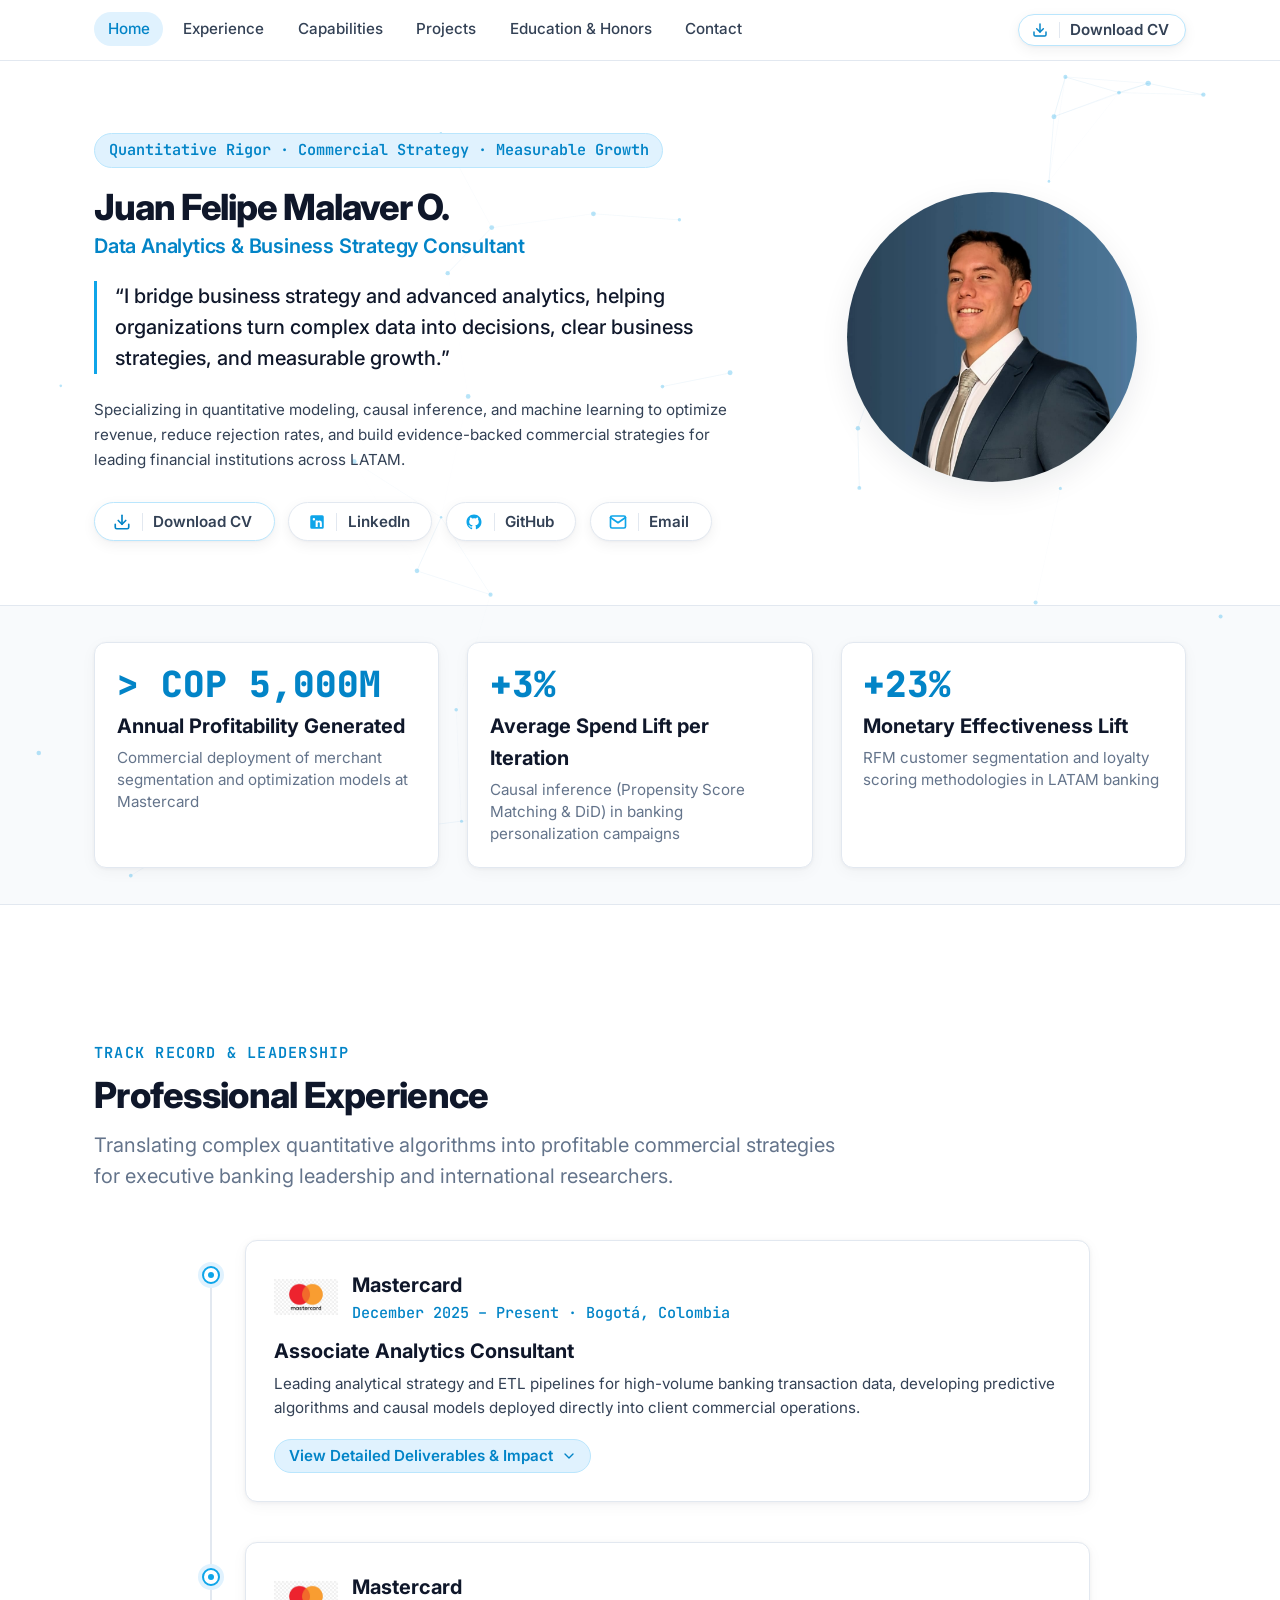
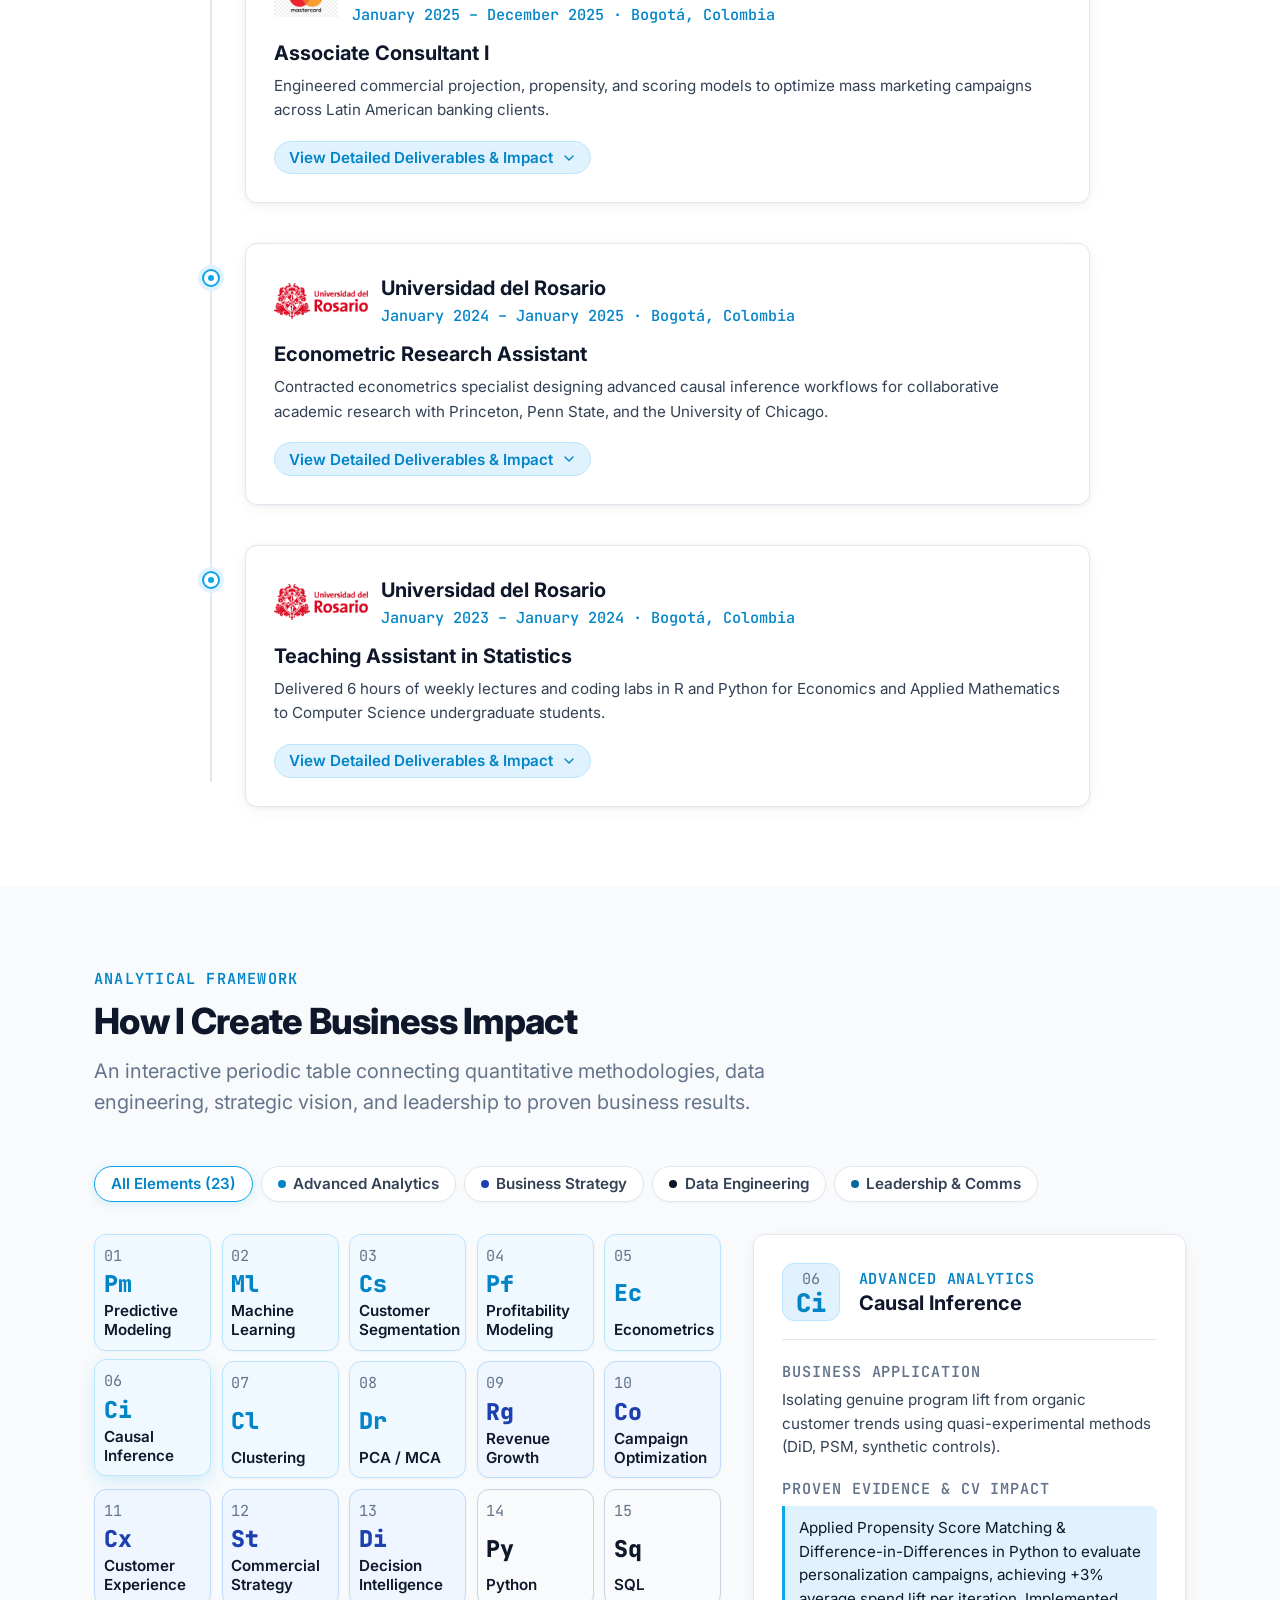
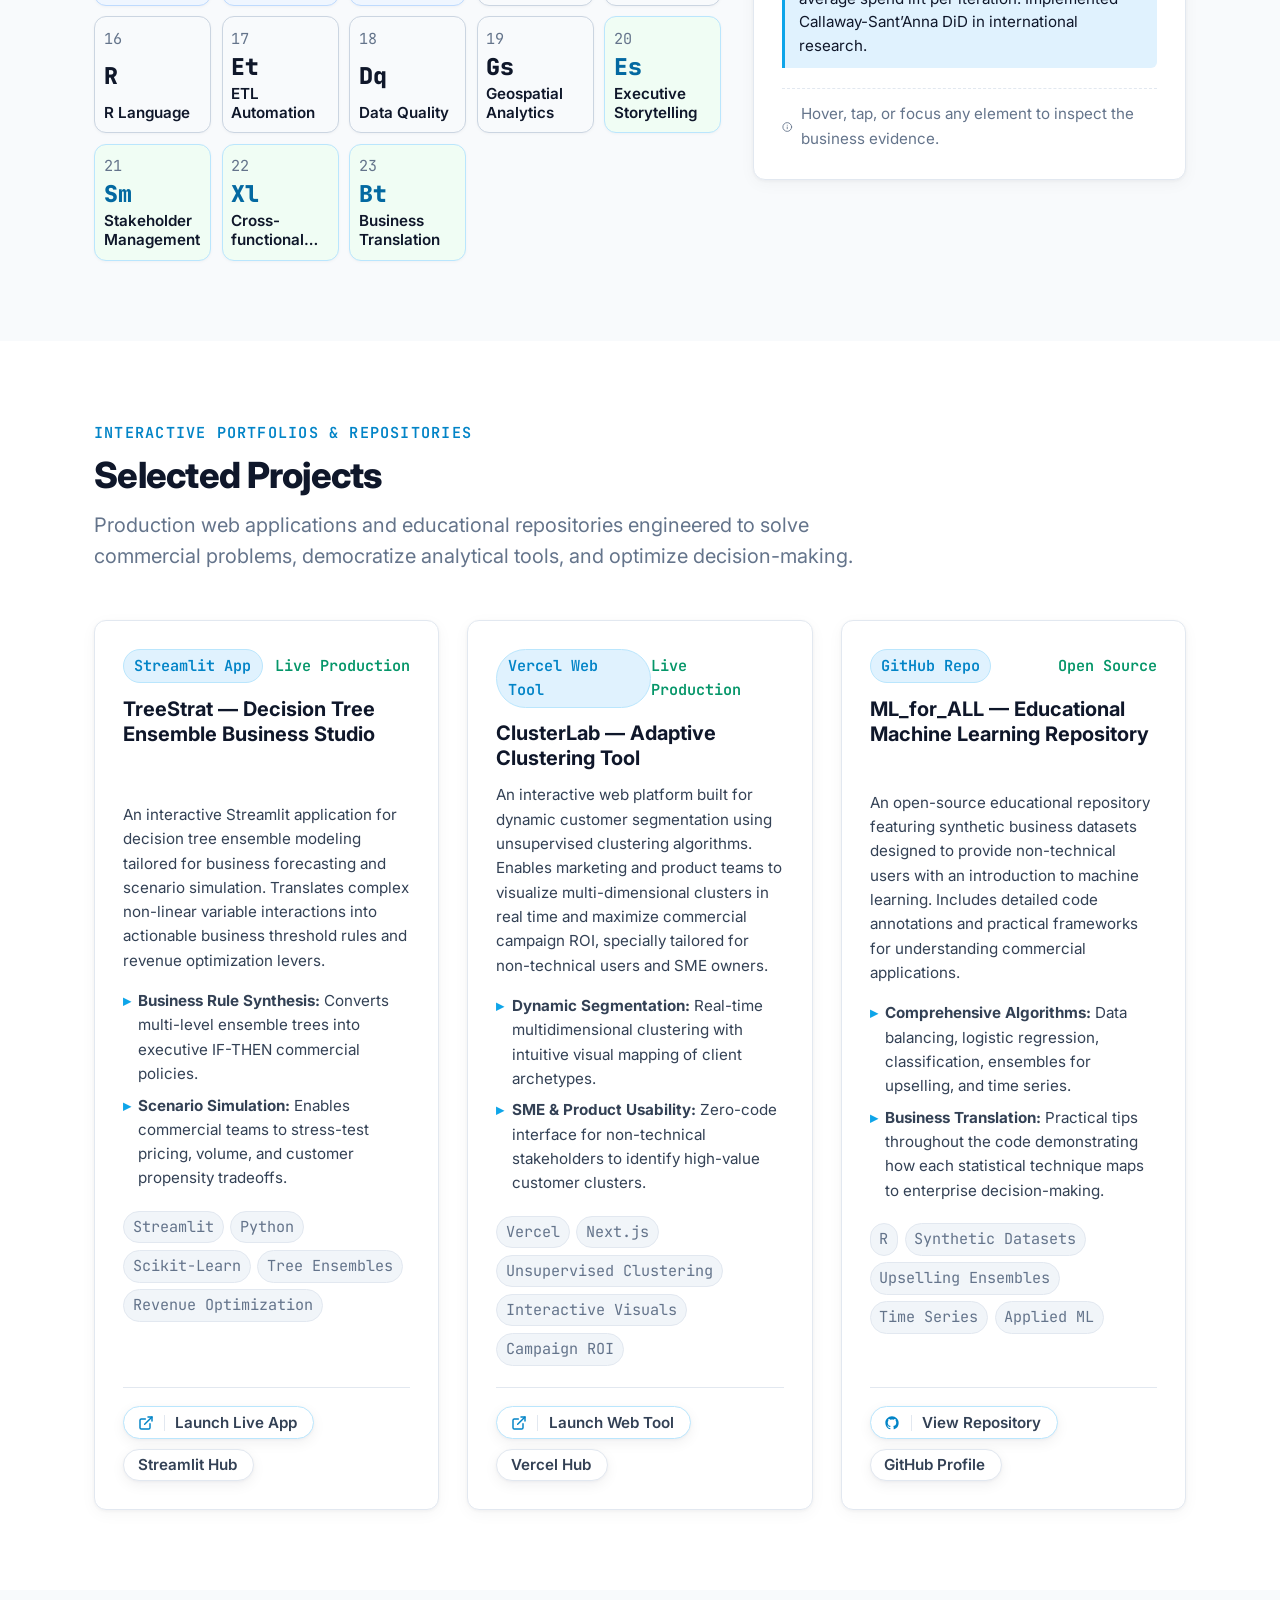
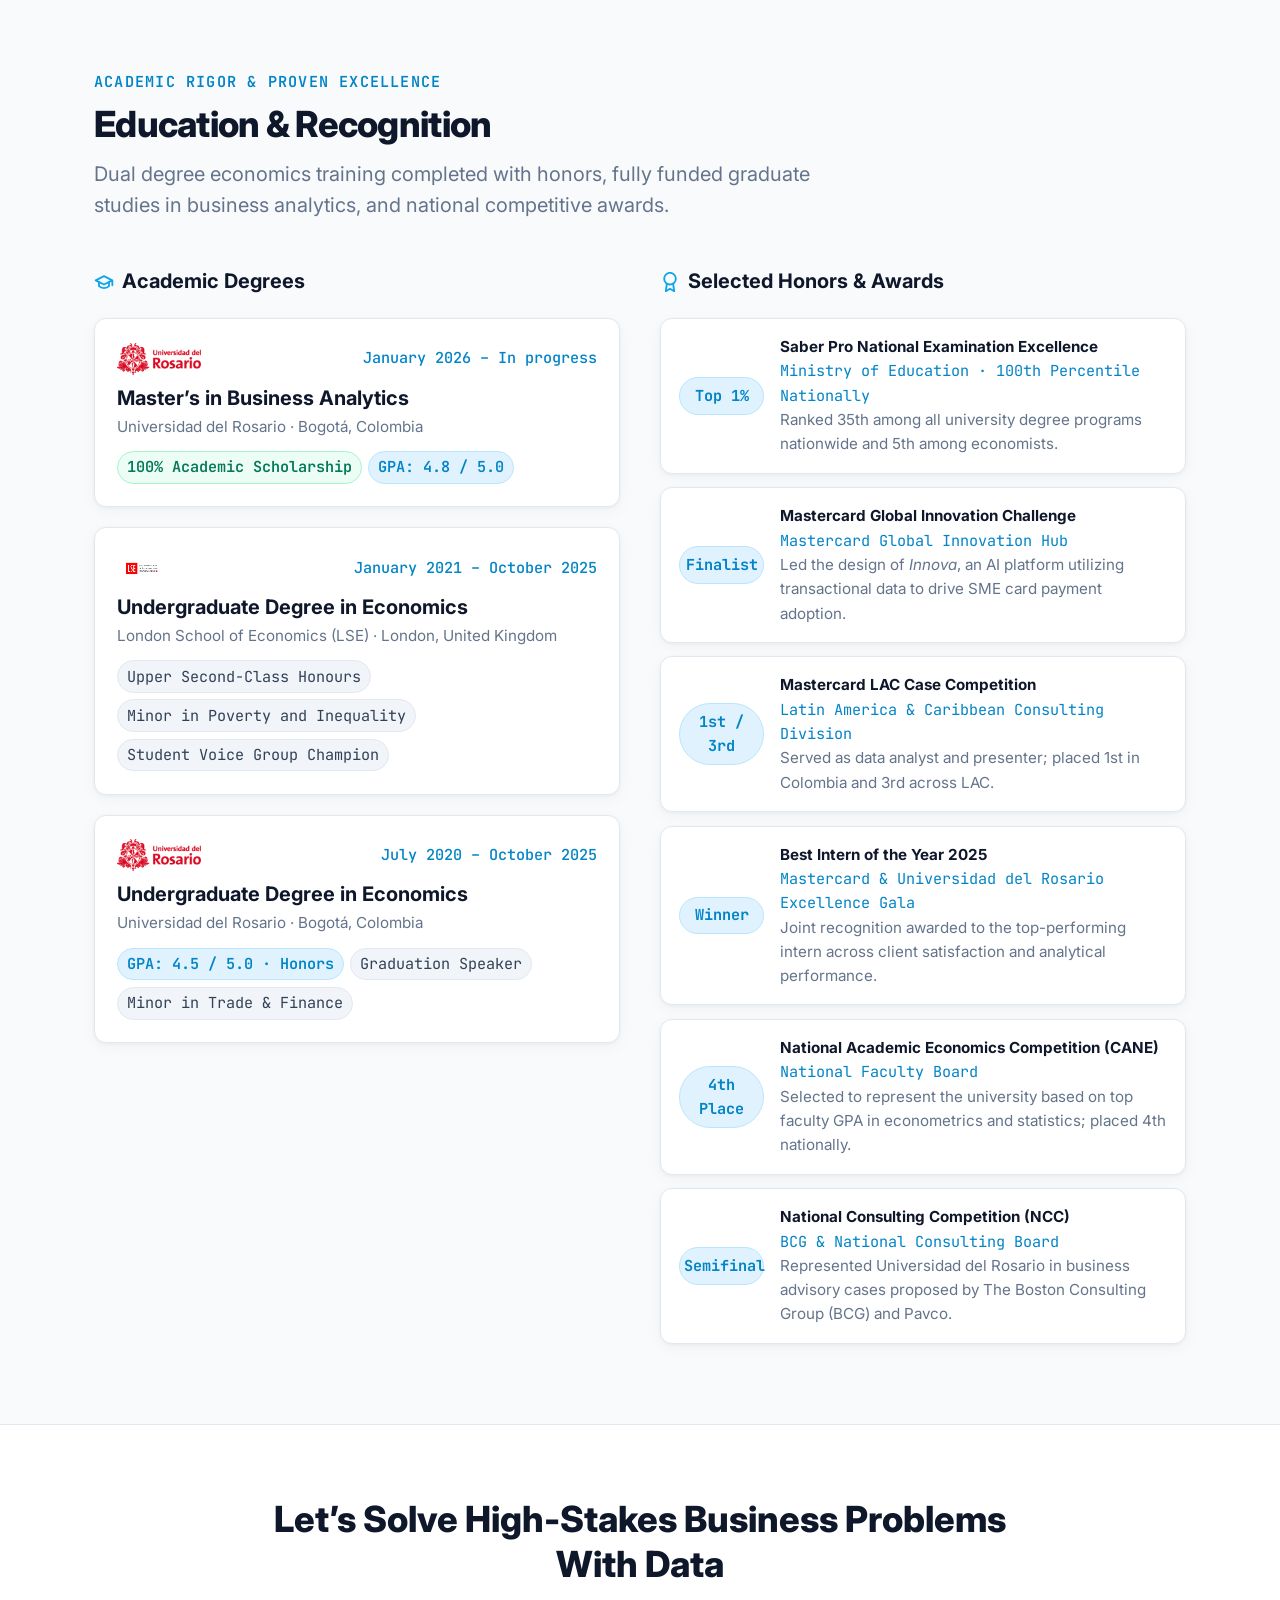
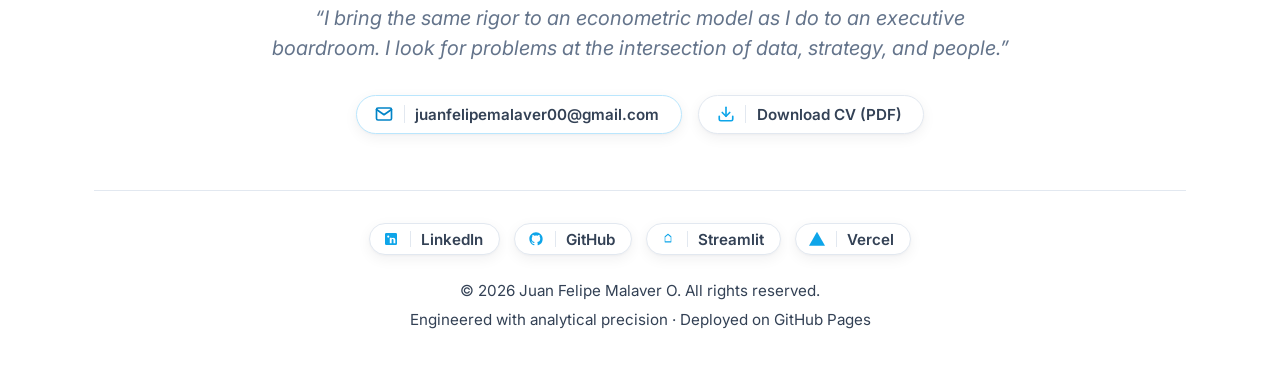
==== Landing Page/index.html @ 84e46c02 "style: white theme with sky-blue accents, tactile pill buttons, circular portrait and institutional " ====
<!DOCTYPE html>
<html lang="en">
<head>
  <meta charset="UTF-8">
  <meta name="viewport" content="width=device-width, initial-scale=1.0">
  <title>Juan Felipe Malaver O. | Data Analytics &amp; Business Strategy Consultant</title>
  
  <!-- Primary Meta Tags -->
  <meta name="title" content="Juan Felipe Malaver O. | Data Analytics &amp; Business Strategy Consultant">
  <meta name="description" content="Senior Data Analytics &amp; Business Strategy Consultant specializing in advanced quantitative modeling, causal inference, machine learning, and enterprise revenue optimization.">
  <meta name="author" content="Juan Felipe Malaver O.">
  <meta name="keywords" content="Data Analytics, Business Strategy, Econometrics, Machine Learning, Causal Inference, Mastercard, LSE, Universidad del Rosario, Juan Felipe Malaver">
  
  <!-- Open Graph / LinkedIn -->
  <meta property="og:type" content="profile">
  <meta property="og:url" content="https://juanfelipemalaver00-arch.github.io/About_me/">
  <meta property="og:title" content="Juan Felipe Malaver O. | Data Analytics &amp; Business Strategy Consultant">
  <meta property="og:description" content="I bridge business strategy and advanced analytics, helping organizations turn complex data into decisions, clear business strategies, and measurable growth.">
  <meta property="og:image" content="./Foto%20formal.jpg">
  
  <!-- Twitter -->
  <meta name="twitter:card" content="summary_large_image">
  <meta name="twitter:title" content="Juan Felipe Malaver O. | Data Analytics &amp; Business Strategy Consultant">
  <meta name="twitter:description" content="I bridge business strategy and advanced analytics, turning complex data into measurable commercial growth.">
  <meta name="twitter:image" content="./Foto%20formal.jpg">

  <!-- Favicon -->
  <link rel="icon" type="image/svg+xml" href="./assets/favicon.svg">

  <!-- Google Fonts: Inter & JetBrains Mono -->
  <link rel="preconnect" href="https://fonts.googleapis.com">
  <link rel="preconnect" href="https://fonts.gstatic.com" crossorigin>
  <link href="https://fonts.googleapis.com/css2?family=Inter:wght@400;500;600;700;800&family=JetBrains+Mono:wght@500;600;700&display=swap" rel="stylesheet">

  <!-- Main Stylesheet -->
  <link rel="stylesheet" href="./styles.css">

  <!-- Structured Data JSON-LD -->
  <script type="application/ld+json">
  {
    "@context": "https://schema.org",
    "@type": "Person",
    "name": "Juan Felipe Malaver O.",
    "jobTitle": "Data Analytics & Business Strategy Consultant",
    "worksFor": {
      "@type": "Organization",
      "name": "Mastercard"
    },
    "alumniOf": [
      {
        "@type": "EducationalOrganization",
        "name": "London School of Economics and Political Science (LSE)"
      },
      {
        "@type": "EducationalOrganization",
        "name": "Universidad del Rosario"
      }
    ],
    "email": "mailto:juanfelipemalaver00@gmail.com",
    "url": "https://juanfelipemalaver00-arch.github.io/About_me/",
    "sameAs": [
      "https://www.linkedin.com/in/juanfmalaverdataconsultant/",
      "https://github.com/juanfelipemalaver00-arch"
    ]
  }
  </script>
</head>
<body>
  <!-- Subtle Sky-Blue Analytical Canvas on White -->
  <canvas id="analytical-canvas" aria-hidden="true"></canvas>

  <!-- Clean Header: Sections Menu Only -->
  <header class="site-header" id="header">
    <div class="header-container">
      <nav class="main-nav" id="main-nav" aria-label="Sections Navigation">
        <ul class="nav-list">
          <li><a href="#hero" class="nav-link">Home</a></li>
          <li><a href="#experience" class="nav-link">Experience</a></li>
          <li><a href="#capabilities" class="nav-link">Capabilities</a></li>
          <li><a href="#projects" class="nav-link">Projects</a></li>
          <li><a href="#education" class="nav-link">Education &amp; Honors</a></li>
          <li><a href="#contact" class="nav-link">Contact</a></li>
        </ul>
      </nav>

      <div class="header-actions">
        <a href="./01_Juan_Felipe_Malaver_CV_EN.pdf" download="Juan_Felipe_Malaver_CV.pdf" class="btn-pill btn-pill-sm btn-pill-primary" id="nav-cv-btn">
          <span class="btn-pill-icon">
            <svg viewBox="0 0 24 24" width="16" height="16" fill="none" stroke="currentColor" stroke-width="2.2" stroke-linecap="round" stroke-linejoin="round" aria-hidden="true">
              <path d="M21 15v4a2 2 0 0 1-2 2H5a2 2 0 0 1-2-2v-4"></path>
              <polyline points="7 10 12 15 17 10"></polyline>
              <line x1="12" y1="15" x2="12" y2="3"></line>
            </svg>
          </span>
          <span class="btn-pill-text">Download CV</span>
        </a>

        <button class="mobile-toggle" id="mobile-menu-toggle" aria-expanded="false" aria-controls="main-nav" aria-label="Toggle navigation menu">
          <span class="hamburger-line"></span>
          <span class="hamburger-line"></span>
          <span class="hamburger-line"></span>
        </button>
      </div>
    </div>
  </header>

  <main id="main-content">
    <!-- HERO SECTION -->
    <section class="hero-section" id="hero" aria-labelledby="hero-name-id">
      <div class="section-container hero-container">
        
        <!-- Left: Editorial Content -->
        <div class="hero-content">
          <div class="hero-kicker-pill">
            <span>Quantitative Rigor · Commercial Strategy · Measurable Growth</span>
          </div>

          <div class="hero-title">
            <h1 class="hero-name" id="hero-name-id">Juan Felipe Malaver O.</h1>
            <h2 class="hero-role">Data Analytics &amp; Business Strategy Consultant</h2>
          </div>

          <p class="hero-value-prop">
            &ldquo;I bridge business strategy and advanced analytics, helping organizations turn complex data into decisions, clear business strategies, and measurable growth.&rdquo;
          </p>

          <p class="hero-narrative">
            Specializing in quantitative modeling, causal inference, and machine learning to optimize revenue, reduce rejection rates, and build evidence-backed commercial strategies for leading financial institutions across LATAM.
          </p>

          <!-- Tactile Pill Action Buttons (Matching User Reference) -->
          <div class="hero-cta-cluster" role="group" aria-label="Key Actions">
            <!-- 1. Download CV -->
            <a href="./01_Juan_Felipe_Malaver_CV_EN.pdf" download="Juan_Felipe_Malaver_CV.pdf" class="btn-pill btn-pill-primary" id="hero-download-cv">
              <span class="btn-pill-icon">
                <svg viewBox="0 0 24 24" width="18" height="18" fill="none" stroke="currentColor" stroke-width="2.2" stroke-linecap="round" stroke-linejoin="round" aria-hidden="true">
                  <path d="M21 15v4a2 2 0 0 1-2 2H5a2 2 0 0 1-2-2v-4"></path>
                  <polyline points="7 10 12 15 17 10"></polyline>
                  <line x1="12" y1="15" x2="12" y2="3"></line>
                </svg>
              </span>
              <span class="btn-pill-text">Download CV</span>
            </a>

            <!-- 2. LinkedIn -->
            <a href="https://www.linkedin.com/in/juanfmalaverdataconsultant/" target="_blank" rel="noopener noreferrer" class="btn-pill" id="hero-linkedin" aria-label="LinkedIn Profile">
              <span class="btn-pill-icon">
                <svg viewBox="0 0 24 24" width="18" height="18" fill="currentColor" aria-hidden="true">
                  <path d="M19 3a2 2 0 0 1 2 2v14a2 2 0 0 1-2 2H5a2 2 0 0 1-2-2V5a2 2 0 0 1 2-2h14m-.5 15.5v-5.3a3.26 3.26 0 0 0-3.26-3.26c-.85 0-1.84.52-2.28 1.3v-1.11h-2.79v8.37h2.79v-4.93c0-.77.62-1.4 1.39-1.4a1.4 1.4 0 0 1 1.4 1.4v4.93h2.75M6.46 10.9h2.79v8.37H6.46v-8.37M7.86 6.75a1.62 1.62 0 1 0 0 3.24 1.62 1.62 0 0 0 0-3.24z"/>
                </svg>
              </span>
              <span class="btn-pill-text">LinkedIn</span>
            </a>

            <!-- 3. GitHub -->
            <a href="https://github.com/juanfelipemalaver00-arch" target="_blank" rel="noopener noreferrer" class="btn-pill" id="hero-github" aria-label="GitHub Profile">
              <span class="btn-pill-icon">
                <svg viewBox="0 0 24 24" width="18" height="18" fill="currentColor" aria-hidden="true">
                  <path d="M12 2C6.477 2 2 6.484 2 12.017c0 4.425 2.865 8.18 6.839 9.504.5.092.682-.217.682-.483 0-.237-.008-.868-.013-1.703-2.782.605-3.369-1.343-3.369-1.343-.454-1.158-1.11-1.466-1.11-1.466-.908-.62.069-.608.069-.608 1.003.07 1.53 1.032 1.53 1.032.892 1.53 2.341 1.088 2.91.832.092-.647.35-1.088.636-1.338-2.22-.253-4.555-1.113-4.555-4.951 0-1.093.39-1.988 1.029-2.688-.103-.253-.446-1.272.098-2.65 0 0 .84-.27 2.75 1.026A9.564 9.564 0 0112 6.844c.85.004 1.705.115 2.504.337 1.909-1.296 2.747-1.027 2.747-1.027.546 1.379.202 2.398.1 2.651.64.7 1.028 1.595 1.028 2.688 0 3.848-2.339 4.695-4.566 4.943.359.309.678.92.678 1.855 0 1.338-.012 2.419-.012 2.747 0 .268.18.58.688.482A10.019 10.019 0 0022 12.017C22 6.484 17.522 2 12 2z"/>
                </svg>
              </span>
              <span class="btn-pill-text">GitHub</span>
            </a>

            <!-- 4. Email -->
            <a href="mailto:juanfelipemalaver00@gmail.com" class="btn-pill" id="hero-email" aria-label="Send Email">
              <span class="btn-pill-icon">
                <svg viewBox="0 0 24 24" width="18" height="18" fill="none" stroke="currentColor" stroke-width="2.2" stroke-linecap="round" stroke-linejoin="round" aria-hidden="true">
                  <path d="M4 4h16c1.1 0 2 .9 2 2v12c0 1.1-.9 2-2 2H4c-1.1 0-2-.9-2-2V6c0-1.1.9-2 2-2z"></path>
                  <polyline points="22,6 12,13 2,6"></polyline>
                </svg>
              </span>
              <span class="btn-pill-text">Email</span>
            </a>
          </div>
        </div>

        <!-- Right: Pure Circular Photo (No outline, no buttons) -->
        <div class="hero-visual">
          <div class="portrait-circle">
            <img src="./Foto%20formal.jpg" alt="Juan Felipe Malaver O." class="portrait-img" loading="eager" width="290" height="290">
          </div>
        </div>
      </div>

      <!-- Quantified Results Banner -->
      <div class="metrics-ribbon" role="region" aria-label="Quantified Business Impact">
        <div class="section-container metrics-grid">
          <div class="metric-card">
            <div class="metric-value">&gt; COP 5,000M</div>
            <div class="metric-label">Annual Profitability Generated</div>
            <div class="metric-context">Commercial deployment of merchant segmentation and optimization models at Mastercard</div>
          </div>
          <div class="metric-card">
            <div class="metric-value">+3%</div>
            <div class="metric-label">Average Spend Lift per Iteration</div>
            <div class="metric-context">Causal inference (Propensity Score Matching &amp; DiD) in banking personalization campaigns</div>
          </div>
          <div class="metric-card">
            <div class="metric-value">+23%</div>
            <div class="metric-label">Monetary Effectiveness Lift</div>
            <div class="metric-context">RFM customer segmentation and loyalty scoring methodologies in LATAM banking</div>
          </div>
        </div>
      </div>
    </section>

    <!-- PROFESSIONAL EXPERIENCE SECTION (With Official Logos) -->
    <section class="section experience-section" id="experience" aria-labelledby="experience-title">
      <div class="section-container">
        <div class="section-header">
          <div class="section-kicker">Track Record &amp; Leadership</div>
          <h2 class="section-title" id="experience-title">Professional Experience</h2>
          <p class="section-subtitle">
            Translating complex quantitative algorithms into profitable commercial strategies for executive banking leadership and international researchers.
          </p>
        </div>

        <div class="timeline-container">
          <div class="timeline-track" aria-hidden="true"></div>

          <!-- Mastercard: Associate Analytics Consultant -->
          <article class="timeline-item" data-timeline-id="exp-1">
            <div class="timeline-node" aria-hidden="true">
              <span class="node-inner"></span>
            </div>
            <div class="timeline-card">
              <div class="timeline-top-bar">
                <div class="timeline-org-brand">
                  <div class="org-logo-frame">
                    <img src="./Logos/Mastercard.webp" alt="Mastercard" class="org-logo-img">
                  </div>
                  <div class="timeline-meta">
                    <span class="company-title">Mastercard</span>
                    <span class="timeline-period-badge">December 2025 – Present · Bogotá, Colombia</span>
                  </div>
                </div>
              </div>

              <h3 class="timeline-role">Associate Analytics Consultant</h3>
              <p class="timeline-summary">
                Leading analytical strategy and ETL pipelines for high-volume banking transaction data, developing predictive algorithms and causal models deployed directly into client commercial operations.
              </p>

              <button class="timeline-expand-btn" aria-expanded="false" aria-controls="details-exp-1">
                <span class="btn-text">View Detailed Deliverables &amp; Impact</span>
                <svg class="chevron-icon" viewBox="0 0 24 24" width="16" height="16" fill="none" stroke="currentColor" stroke-width="2" stroke-linecap="round" stroke-linejoin="round" aria-hidden="true">
                  <polyline points="6 9 12 15 18 9"></polyline>
                </svg>
              </button>

              <div class="timeline-details" id="details-exp-1" hidden>
                <h4 class="detail-heading">Key Accomplishments &amp; Rigorous Methods</h4>
                <ul class="detail-list">
                  <li><strong>Automated Data Pipelines:</strong> Developed robust ETL pipelines in Python and SQL for large-scale transactional data, optimizing team throughput while strictly complying with PII and GDPR regulations.</li>
                  <li><strong>Merchant Segmentation &amp; Optimization:</strong> Designed and implemented Machine Learning solutions utilizing <em>K-Medoids Clustering with Gower Distance</em> alongside optimization models to segment merchants, generating <strong>over COP 5,000 million in annual profitability</strong> post-deployment.</li>
                  <li><strong>Causal Inference for Personalization:</strong> Applied Propensity Score Matching (PSM) and Difference-in-Differences (DiD) in Python to evaluate customer personalization campaigns, achieving a <strong>3% average spend lift per iteration</strong>.</li>
                  <li><strong>Executive Storytelling:</strong> Translated complex predictive models and data science metrics into clear C-level dashboards for bank boards of directors to drive strategic decisions.</li>
                </ul>
                <div class="tech-stack-row">
                  <span class="tech-tag">Python</span>
                  <span class="tech-tag">SQL</span>
                  <span class="tech-tag">K-Medoids (Gower)</span>
                  <span class="tech-tag">Causal DiD &amp; PSM</span>
                  <span class="tech-tag">GDPR &amp; PII Protocols</span>
                  <span class="tech-tag">Board Dashboards</span>
                </div>
              </div>
            </div>
          </article>

          <!-- Mastercard: Associate Consultant I -->
          <article class="timeline-item" data-timeline-id="exp-2">
            <div class="timeline-node" aria-hidden="true">
              <span class="node-inner"></span>
            </div>
            <div class="timeline-card">
              <div class="timeline-top-bar">
                <div class="timeline-org-brand">
                  <div class="org-logo-frame">
                    <img src="./Logos/Mastercard.webp" alt="Mastercard" class="org-logo-img">
                  </div>
                  <div class="timeline-meta">
                    <span class="company-title">Mastercard</span>
                    <span class="timeline-period-badge">January 2025 – December 2025 · Bogotá, Colombia</span>
                  </div>
                </div>
              </div>

              <h3 class="timeline-role">Associate Consultant I</h3>
              <p class="timeline-summary">
                Engineered commercial projection, propensity, and scoring models to optimize mass marketing campaigns across Latin American banking clients.
              </p>

              <button class="timeline-expand-btn" aria-expanded="false" aria-controls="details-exp-2">
                <span class="btn-text">View Detailed Deliverables &amp; Impact</span>
                <svg class="chevron-icon" viewBox="0 0 24 24" width="16" height="16" fill="none" stroke="currentColor" stroke-width="2" stroke-linecap="round" stroke-linejoin="round" aria-hidden="true">
                  <polyline points="6 9 12 15 18 9"></polyline>
                </svg>
              </button>

              <div class="timeline-details" id="details-exp-2" hidden>
                <h4 class="detail-heading">Key Accomplishments &amp; Rigorous Methods</h4>
                <ul class="detail-list">
                  <li><strong>Commercial Forecasting Models:</strong> Built predictive projection models in Python, R, and SQL to optimize high-impact campaigns in LATAM banking, establishing feature engineering, data governance, and data quality protocols.</li>
                  <li><strong>RFM Loyalty Optimization:</strong> Designed customer segmentation and scoring methodologies based on RFM models, increasing the <strong>monetary effectiveness of loyalty programs by 23%</strong>.</li>
                  <li><strong>Customer Propensity Ensembles:</strong> Constructed an ensemble classification system (Random Forest and XGBoost) to optimize communication strategies and predict purchase propensities, translating results into actionable marketing archetypes.</li>
                </ul>
                <div class="tech-stack-row">
                  <span class="tech-tag">Python</span>
                  <span class="tech-tag">R</span>
                  <span class="tech-tag">SQL</span>
                  <span class="tech-tag">Random Forest</span>
                  <span class="tech-tag">XGBoost</span>
                  <span class="tech-tag">RFM Scoring</span>
                </div>
              </div>
            </div>
          </article>

          <!-- Universidad del Rosario: Econometric Research Assistant -->
          <article class="timeline-item" data-timeline-id="exp-3">
            <div class="timeline-node" aria-hidden="true">
              <span class="node-inner"></span>
            </div>
            <div class="timeline-card">
              <div class="timeline-top-bar">
                <div class="timeline-org-brand">
                  <div class="org-logo-frame">
                    <img src="./Logos/Universidad%20del%20Rosario.png" alt="Universidad del Rosario" class="org-logo-img">
                  </div>
                  <div class="timeline-meta">
                    <span class="company-title">Universidad del Rosario</span>
                    <span class="timeline-period-badge">January 2024 – January 2025 · Bogotá, Colombia</span>
                  </div>
                </div>
              </div>

              <h3 class="timeline-role">Econometric Research Assistant</h3>
              <p class="timeline-summary">
                Contracted econometrics specialist designing advanced causal inference workflows for collaborative academic research with Princeton, Penn State, and the University of Chicago.
              </p>

              <button class="timeline-expand-btn" aria-expanded="false" aria-controls="details-exp-3">
                <span class="btn-text">View Detailed Deliverables &amp; Impact</span>
                <svg class="chevron-icon" viewBox="0 0 24 24" width="16" height="16" fill="none" stroke="currentColor" stroke-width="2" stroke-linecap="round" stroke-linejoin="round" aria-hidden="true">
                  <polyline points="6 9 12 15 18 9"></polyline>
                </svg>
              </button>

              <div class="timeline-details" id="details-exp-3" hidden>
                <h4 class="detail-heading">Key Accomplishments &amp; Rigorous Methods</h4>
                <ul class="detail-list">
                  <li><strong>Frontier Econometric Modeling:</strong> Implemented Callaway-Sant&rsquo;Anna Difference-in-Differences (DiD) estimators to resolve multi-period treatment effects in high-stakes socioeconomic research.</li>
                  <li><strong>Geospatial &amp; Satellite Analysis:</strong> Processed extensive spatial databases and built automated pipelines in Python and R for satellite image feature extraction.</li>
                  <li><strong>International Academic Collaboration:</strong> Partnered with faculty and doctoral researchers from Princeton, Penn State, and University of Chicago on reproducible empirical research.</li>
                </ul>
                <div class="tech-stack-row">
                  <span class="tech-tag">Callaway-Sant&rsquo;Anna DiD</span>
                  <span class="tech-tag">R</span>
                  <span class="tech-tag">Python</span>
                  <span class="tech-tag">Geospatial Analytics</span>
                  <span class="tech-tag">Satellite Imagery</span>
                </div>
              </div>
            </div>
          </article>

          <!-- Universidad del Rosario: Teaching Assistant in Statistics -->
          <article class="timeline-item" data-timeline-id="exp-4">
            <div class="timeline-node" aria-hidden="true">
              <span class="node-inner"></span>
            </div>
            <div class="timeline-card">
              <div class="timeline-top-bar">
                <div class="timeline-org-brand">
                  <div class="org-logo-frame">
                    <img src="./Logos/Universidad%20del%20Rosario.png" alt="Universidad del Rosario" class="org-logo-img">
                  </div>
                  <div class="timeline-meta">
                    <span class="company-title">Universidad del Rosario</span>
                    <span class="timeline-period-badge">January 2023 – January 2024 · Bogotá, Colombia</span>
                  </div>
                </div>
              </div>

              <h3 class="timeline-role">Teaching Assistant in Statistics</h3>
              <p class="timeline-summary">
                Delivered 6 hours of weekly lectures and coding labs in R and Python for Economics and Applied Mathematics to Computer Science undergraduate students.
              </p>

              <button class="timeline-expand-btn" aria-expanded="false" aria-controls="details-exp-4">
                <span class="btn-text">View Detailed Deliverables &amp; Impact</span>
                <svg class="chevron-icon" viewBox="0 0 24 24" width="16" height="16" fill="none" stroke="currentColor" stroke-width="2" stroke-linecap="round" stroke-linejoin="round" aria-hidden="true">
                  <polyline points="6 9 12 15 18 9"></polyline>
                </svg>
              </button>

              <div class="timeline-details" id="details-exp-4" hidden>
                <h4 class="detail-heading">Curriculum &amp; Pedagogical Scope</h4>
                <ul class="detail-list">
                  <li><strong>Core Methodology:</strong> Taught sampling designs, bias diagnosis, descriptive statistics, visualization, probability theory, hypothesis testing, and econometric regression.</li>
                  <li><strong>Computational Labs:</strong> Directed hands-on code sessions in R and Python covering panel data, Difference-in-Differences (DiD), Propensity Score Matching (PSM), and Monte Carlo simulations.</li>
                </ul>
                <div class="tech-stack-row">
                  <span class="tech-tag">R</span>
                  <span class="tech-tag">Python</span>
                  <span class="tech-tag">Monte Carlo</span>
                  <span class="tech-tag">Inference &amp; Hypothesis Testing</span>
                  <span class="tech-tag">Panel Data</span>
                </div>
              </div>
            </div>
          </article>
        </div>
      </div>
    </section>

    <!-- PERIODIC TABLE OF CAPABILITIES SECTION -->
    <section class="section capabilities-section" id="capabilities" aria-labelledby="capabilities-title">
      <div class="section-container">
        <div class="section-header">
          <div class="section-kicker">Analytical Framework</div>
          <h2 class="section-title" id="capabilities-title">How I Create Business Impact</h2>
          <p class="section-subtitle">
            An interactive periodic table connecting quantitative methodologies, data engineering, strategic vision, and leadership to proven business results.
          </p>
        </div>

        <!-- Category Filter Tabs -->
        <div class="capabilities-nav" role="tablist" aria-label="Filter capabilities by family">
          <button class="filter-tab active" data-filter="all" role="tab" aria-selected="true">All Elements (23)</button>
          <button class="filter-tab" data-filter="aa" role="tab" aria-selected="false">
            <span class="tab-indicator cat-aa-bg"></span> Advanced Analytics
          </button>
          <button class="filter-tab" data-filter="bs" role="tab" aria-selected="false">
            <span class="tab-indicator cat-bs-bg"></span> Business Strategy
          </button>
          <button class="filter-tab" data-filter="de" role="tab" aria-selected="false">
            <span class="tab-indicator cat-de-bg"></span> Data Engineering
          </button>
          <button class="filter-tab" data-filter="lc" role="tab" aria-selected="false">
            <span class="tab-indicator cat-lc-bg"></span> Leadership &amp; Comms
          </button>
        </div>

        <div class="periodic-layout">
          <div class="periodic-grid" id="periodic-table" role="region" aria-label="Periodic Table Elements">
            
            <!-- Category: Advanced Analytics (AA) -->
            <button class="pt-cell cat-aa" data-id="aa-1" data-cat="aa" tabindex="0">
              <span class="pt-number">01</span>
              <span class="pt-symbol">Pm</span>
              <span class="pt-name">Predictive Modeling</span>
            </button>

            <button class="pt-cell cat-aa" data-id="aa-2" data-cat="aa" tabindex="0">
              <span class="pt-number">02</span>
              <span class="pt-symbol">Ml</span>
              <span class="pt-name">Machine Learning</span>
            </button>

            <button class="pt-cell cat-aa" data-id="aa-3" data-cat="aa" tabindex="0">
              <span class="pt-number">03</span>
              <span class="pt-symbol">Cs</span>
              <span class="pt-name">Customer Segmentation</span>
            </button>

            <button class="pt-cell cat-aa" data-id="aa-4" data-cat="aa" tabindex="0">
              <span class="pt-number">04</span>
              <span class="pt-symbol">Pf</span>
              <span class="pt-name">Profitability Modeling</span>
            </button>

            <button class="pt-cell cat-aa" data-id="aa-5" data-cat="aa" tabindex="0">
              <span class="pt-number">05</span>
              <span class="pt-symbol">Ec</span>
              <span class="pt-name">Econometrics</span>
            </button>

            <button class="pt-cell cat-aa" data-id="aa-6" data-cat="aa" tabindex="0">
              <span class="pt-number">06</span>
              <span class="pt-symbol">Ci</span>
              <span class="pt-name">Causal Inference</span>
            </button>

            <button class="pt-cell cat-aa" data-id="aa-7" data-cat="aa" tabindex="0">
              <span class="pt-number">07</span>
              <span class="pt-symbol">Cl</span>
              <span class="pt-name">Clustering</span>
            </button>

            <button class="pt-cell cat-aa" data-id="aa-8" data-cat="aa" tabindex="0">
              <span class="pt-number">08</span>
              <span class="pt-symbol">Dr</span>
              <span class="pt-name">PCA / MCA</span>
            </button>

            <!-- Category: Business Strategy (BS) -->
            <button class="pt-cell cat-bs" data-id="bs-1" data-cat="bs" tabindex="0">
              <span class="pt-number">09</span>
              <span class="pt-symbol">Rg</span>
              <span class="pt-name">Revenue Growth</span>
            </button>

            <button class="pt-cell cat-bs" data-id="bs-2" data-cat="bs" tabindex="0">
              <span class="pt-number">10</span>
              <span class="pt-symbol">Co</span>
              <span class="pt-name">Campaign Optimization</span>
            </button>

            <button class="pt-cell cat-bs" data-id="bs-3" data-cat="bs" tabindex="0">
              <span class="pt-number">11</span>
              <span class="pt-symbol">Cx</span>
              <span class="pt-name">Customer Experience</span>
            </button>

            <button class="pt-cell cat-bs" data-id="bs-4" data-cat="bs" tabindex="0">
              <span class="pt-number">12</span>
              <span class="pt-symbol">St</span>
              <span class="pt-name">Commercial Strategy</span>
            </button>

            <button class="pt-cell cat-bs" data-id="bs-5" data-cat="bs" tabindex="0">
              <span class="pt-number">13</span>
              <span class="pt-symbol">Di</span>
              <span class="pt-name">Decision Intelligence</span>
            </button>

            <!-- Category: Data Engineering (DE) -->
            <button class="pt-cell cat-de" data-id="de-1" data-cat="de" tabindex="0">
              <span class="pt-number">14</span>
              <span class="pt-symbol">Py</span>
              <span class="pt-name">Python</span>
            </button>

            <button class="pt-cell cat-de" data-id="de-2" data-cat="de" tabindex="0">
              <span class="pt-number">15</span>
              <span class="pt-symbol">Sq</span>
              <span class="pt-name">SQL</span>
            </button>

            <button class="pt-cell cat-de" data-id="de-3" data-cat="de" tabindex="0">
              <span class="pt-number">16</span>
              <span class="pt-symbol">R</span>
              <span class="pt-name">R Language</span>
            </button>

            <button class="pt-cell cat-de" data-id="de-4" data-cat="de" tabindex="0">
              <span class="pt-number">17</span>
              <span class="pt-symbol">Et</span>
              <span class="pt-name">ETL Automation</span>
            </button>

            <button class="pt-cell cat-de" data-id="de-5" data-cat="de" tabindex="0">
              <span class="pt-number">18</span>
              <span class="pt-symbol">Dq</span>
              <span class="pt-name">Data Quality</span>
            </button>

            <button class="pt-cell cat-de" data-id="de-6" data-cat="de" tabindex="0">
              <span class="pt-number">19</span>
              <span class="pt-symbol">Gs</span>
              <span class="pt-name">Geospatial Analytics</span>
            </button>

            <!-- Category: Leadership & Communication (LC) -->
            <button class="pt-cell cat-lc" data-id="lc-1" data-cat="lc" tabindex="0">
              <span class="pt-number">20</span>
              <span class="pt-symbol">Es</span>
              <span class="pt-name">Executive Storytelling</span>
            </button>

            <button class="pt-cell cat-lc" data-id="lc-2" data-cat="lc" tabindex="0">
              <span class="pt-number">21</span>
              <span class="pt-symbol">Sm</span>
              <span class="pt-name">Stakeholder Management</span>
            </button>

            <button class="pt-cell cat-lc" data-id="lc-3" data-cat="lc" tabindex="0">
              <span class="pt-number">22</span>
              <span class="pt-symbol">Xl</span>
              <span class="pt-name">Cross-functional Lead</span>
            </button>

            <button class="pt-cell cat-lc" data-id="lc-4" data-cat="lc" tabindex="0">
              <span class="pt-number">23</span>
              <span class="pt-symbol">Bt</span>
              <span class="pt-name">Business Translation</span>
            </button>
          </div>

          <!-- Dynamic Capability Inspector Card -->
          <div class="capability-inspector" id="capability-inspector" aria-live="polite">
            <div class="inspector-header">
              <div class="inspector-badge-group">
                <span class="inspector-number" id="inspector-number">06</span>
                <span class="inspector-symbol" id="inspector-symbol">Ci</span>
              </div>
              <div class="inspector-title-group">
                <span class="inspector-family" id="inspector-family">Advanced Analytics</span>
                <h3 class="inspector-name" id="inspector-name">Causal Inference</h3>
              </div>
            </div>

            <div class="inspector-body">
              <div class="inspector-field">
                <span class="field-label">Business Application</span>
                <p class="field-value" id="inspector-app">
                  Measuring true incremental revenue and separating genuine program lift from organic customer trends through quasi-experimental designs.
                </p>
              </div>

              <div class="inspector-field">
                <span class="field-label">Proven Evidence &amp; CV Impact</span>
                <p class="field-value highlight-impact" id="inspector-impact">
                  Applied Propensity Score Matching (PSM) and Difference-in-Differences (DiD) at Mastercard to evaluate personalization campaigns, achieving a <strong>+3% average spend lift per iteration</strong>. Implemented Callaway-Sant&rsquo;Anna multi-period DiD models for academic research.
                </p>
              </div>
            </div>
            <div class="inspector-hint">
              <svg width="14" height="14" viewBox="0 0 24 24" fill="none" stroke="currentColor" stroke-width="2" stroke-linecap="round" stroke-linejoin="round" aria-hidden="true"><circle cx="12" cy="12" r="10"></circle><line x1="12" y1="16" x2="12" y2="12"></line><line x1="12" y1="8" x2="12.01" y2="8"></line></svg>
              <span>Hover, tap, or focus any element to inspect the business evidence.</span>
            </div>
          </div>
        </div>
      </div>
    </section>

    <!-- SELECTED PROJECTS SECTION -->
    <section class="section projects-section" id="projects" aria-labelledby="projects-title">
      <div class="section-container">
        <div class="section-header">
          <div class="section-kicker">Interactive Portfolios &amp; Repositories</div>
          <h2 class="section-title" id="projects-title">Selected Projects</h2>
          <p class="section-subtitle">
            Production web applications and educational repositories engineered to solve commercial problems, democratize analytical tools, and optimize decision-making.
          </p>
        </div>

        <div class="projects-grid">
          
          <!-- TreeStrat -->
          <article class="project-card">
            <div class="project-header">
              <div class="project-badge-row">
                <span class="project-platform-badge">Streamlit App</span>
                <span class="project-status">Live Production</span>
              </div>
              <h3 class="project-title">TreeStrat — Decision Tree Ensemble Business Studio</h3>
            </div>

            <div class="project-body">
              <p class="project-desc">
                An interactive Streamlit application for decision tree ensemble modeling tailored for business forecasting and scenario simulation. Translates complex non-linear variable interactions into actionable business threshold rules and revenue optimization levers.
              </p>

              <div class="project-feature-list">
                <div class="feature-item">
                  <span class="feature-bullet">▸</span>
                  <span><strong>Business Rule Synthesis:</strong> Converts multi-level ensemble trees into executive IF-THEN commercial policies.</span>
                </div>
                <div class="feature-item">
                  <span class="feature-bullet">▸</span>
                  <span><strong>Scenario Simulation:</strong> Enables commercial teams to stress-test pricing, volume, and customer propensity tradeoffs.</span>
                </div>
              </div>

              <div class="project-stack">
                <span class="stack-item">Streamlit</span>
                <span class="stack-item">Python</span>
                <span class="stack-item">Scikit-Learn</span>
                <span class="stack-item">Tree Ensembles</span>
                <span class="stack-item">Revenue Optimization</span>
              </div>
            </div>

            <div class="project-footer">
              <a href="https://treestrat-app-decision-tree-ensemble-business-studio.streamlit.app/" target="_blank" rel="noopener noreferrer" class="btn-pill btn-pill-sm btn-pill-primary" aria-label="Launch TreeStrat Live Application">
                <span class="btn-pill-icon">
                  <svg viewBox="0 0 24 24" width="16" height="16" fill="none" stroke="currentColor" stroke-width="2.2" stroke-linecap="round" stroke-linejoin="round" aria-hidden="true">
                    <path d="M18 13v6a2 2 0 0 1-2 2H5a2 2 0 0 1-2-2V8a2 2 0 0 1 2-2h6"></path>
                    <polyline points="15 3 21 3 21 9"></polyline>
                    <line x1="10" y1="14" x2="21" y2="3"></line>
                  </svg>
                </span>
                <span class="btn-pill-text">Launch Live App</span>
              </a>
              <a href="https://share.streamlit.io/user/juanfelipemalaver00-arch" target="_blank" rel="noopener noreferrer" class="btn-pill btn-pill-sm" aria-label="Streamlit Hub Profile">
                <span class="btn-pill-text">Streamlit Hub</span>
              </a>
            </div>
          </article>

          <!-- ClusterLab -->
          <article class="project-card">
            <div class="project-header">
              <div class="project-badge-row">
                <span class="project-platform-badge">Vercel Web Tool</span>
                <span class="project-status">Live Production</span>
              </div>
              <h3 class="project-title">ClusterLab — Adaptive Clustering Tool</h3>
            </div>

            <div class="project-body">
              <p class="project-desc">
                An interactive web platform built for dynamic customer segmentation using unsupervised clustering algorithms. Enables marketing and product teams to visualize multi-dimensional clusters in real time and maximize commercial campaign ROI, specially tailored for non-technical users and SME owners.
              </p>

              <div class="project-feature-list">
                <div class="feature-item">
                  <span class="feature-bullet">▸</span>
                  <span><strong>Dynamic Segmentation:</strong> Real-time multidimensional clustering with intuitive visual mapping of client archetypes.</span>
                </div>
                <div class="feature-item">
                  <span class="feature-bullet">▸</span>
                  <span><strong>SME &amp; Product Usability:</strong> Zero-code interface for non-technical stakeholders to identify high-value customer clusters.</span>
                </div>
              </div>

              <div class="project-stack">
                <span class="stack-item">Vercel</span>
                <span class="stack-item">Next.js</span>
                <span class="stack-item">Unsupervised Clustering</span>
                <span class="stack-item">Interactive Visuals</span>
                <span class="stack-item">Campaign ROI</span>
              </div>
            </div>

            <div class="project-footer">
              <a href="https://adaptative-clustering-tool-business.vercel.app/" target="_blank" rel="noopener noreferrer" class="btn-pill btn-pill-sm btn-pill-primary" aria-label="Launch ClusterLab Live Web Tool">
                <span class="btn-pill-icon">
                  <svg viewBox="0 0 24 24" width="16" height="16" fill="none" stroke="currentColor" stroke-width="2.2" stroke-linecap="round" stroke-linejoin="round" aria-hidden="true">
                    <path d="M18 13v6a2 2 0 0 1-2 2H5a2 2 0 0 1-2-2V8a2 2 0 0 1 2-2h6"></path>
                    <polyline points="15 3 21 3 21 9"></polyline>
                    <line x1="10" y1="14" x2="21" y2="3"></line>
                  </svg>
                </span>
                <span class="btn-pill-text">Launch Web Tool</span>
              </a>
              <a href="https://vercel.com/juanfelipemalaver00-arch" target="_blank" rel="noopener noreferrer" class="btn-pill btn-pill-sm" aria-label="Vercel Profile">
                <span class="btn-pill-text">Vercel Hub</span>
              </a>
            </div>
          </article>

          <!-- ML_for_ALL -->
          <article class="project-card">
            <div class="project-header">
              <div class="project-badge-row">
                <span class="project-platform-badge">GitHub Repo</span>
                <span class="project-status">Open Source</span>
              </div>
              <h3 class="project-title">ML_for_ALL — Educational Machine Learning Repository</h3>
            </div>

            <div class="project-body">
              <p class="project-desc">
                An open-source educational repository featuring synthetic business datasets designed to provide non-technical users with an introduction to machine learning. Includes detailed code annotations and practical frameworks for understanding commercial applications.
              </p>

              <div class="project-feature-list">
                <div class="feature-item">
                  <span class="feature-bullet">▸</span>
                  <span><strong>Comprehensive Algorithms:</strong> Data balancing, logistic regression, classification, ensembles for upselling, and time series.</span>
                </div>
                <div class="feature-item">
                  <span class="feature-bullet">▸</span>
                  <span><strong>Business Translation:</strong> Practical tips throughout the code demonstrating how each statistical technique maps to enterprise decision-making.</span>
                </div>
              </div>

              <div class="project-stack">
                <span class="stack-item">R</span>
                <span class="stack-item">Synthetic Datasets</span>
                <span class="stack-item">Upselling Ensembles</span>
                <span class="stack-item">Time Series</span>
                <span class="stack-item">Applied ML</span>
              </div>
            </div>

            <div class="project-footer">
              <a href="https://github.com/juanfelipemalaver00-arch/Educational_ML_Scripts" target="_blank" rel="noopener noreferrer" class="btn-pill btn-pill-sm btn-pill-primary" aria-label="View Educational_ML_Scripts Repository on GitHub">
                <span class="btn-pill-icon">
                  <svg viewBox="0 0 24 24" width="16" height="16" fill="currentColor" aria-hidden="true">
                    <path d="M12 2C6.477 2 2 6.484 2 12.017c0 4.425 2.865 8.18 6.839 9.504.5.092.682-.217.682-.483 0-.237-.008-.868-.013-1.703-2.782.605-3.369-1.343-3.369-1.343-.454-1.158-1.11-1.466-1.11-1.466-.908-.62.069-.608.069-.608 1.003.07 1.53 1.032 1.53 1.032.892 1.53 2.341 1.088 2.91.832.092-.647.35-1.088.636-1.338-2.22-.253-4.555-1.113-4.555-4.951 0-1.093.39-1.988 1.029-2.688-.103-.253-.446-1.272.098-2.65 0 0 .84-.27 2.75 1.026A9.564 9.564 0 0112 6.844c.85.004 1.705.115 2.504.337 1.909-1.296 2.747-1.027 2.747-1.027.546 1.379.202 2.398.1 2.651.64.7 1.028 1.595 1.028 2.688 0 3.848-2.339 4.695-4.566 4.943.359.309.678.92.678 1.855 0 1.338-.012 2.419-.012 2.747 0 .268.18.58.688.482A10.019 10.019 0 0022 12.017C22 6.484 17.522 2 12 2z"/>
                  </svg>
                </span>
                <span class="btn-pill-text">View Repository</span>
              </a>
              <a href="https://github.com/juanfelipemalaver00-arch" target="_blank" rel="noopener noreferrer" class="btn-pill btn-pill-sm" aria-label="GitHub Profile">
                <span class="btn-pill-text">GitHub Profile</span>
              </a>
            </div>
          </article>
        </div>
      </div>
    </section>

    <!-- EDUCATION & RECOGNITION (With Official Logos) -->
    <section class="section education-section" id="education" aria-labelledby="education-title">
      <div class="section-container">
        <div class="section-header">
          <div class="section-kicker">Academic Rigor &amp; Proven Excellence</div>
          <h2 class="section-title" id="education-title">Education &amp; Recognition</h2>
          <p class="section-subtitle">
            Dual degree economics training completed with honors, fully funded graduate studies in business analytics, and national competitive awards.
          </p>
        </div>

        <div class="edu-recognition-grid">
          
          <!-- Column 1: Academic Degrees -->
          <div class="edu-column">
            <h3 class="column-title">
              <svg viewBox="0 0 24 24" width="20" height="20" fill="none" stroke="currentColor" stroke-width="2.2" stroke-linecap="round" stroke-linejoin="round" aria-hidden="true" style="color: var(--accent-sky);">
                <path d="M22 10v6M2 10l10-5 10 5-10 5z"></path>
                <path d="M6 12v5c3 3 9 3 12 0v-5"></path>
              </svg>
              <span>Academic Degrees</span>
            </h3>

            <div class="edu-cards-wrapper">
              <!-- Rosario Masters -->
              <div class="credential-card">
                <div class="credential-header-row">
                  <div class="edu-logo-frame">
                    <img src="./Logos/Universidad%20del%20Rosario.png" alt="Universidad del Rosario" class="edu-logo-img">
                  </div>
                  <span class="credential-period">January 2026 – In progress</span>
                </div>
                <h4 class="credential-degree">Master&rsquo;s in Business Analytics</h4>
                <div class="credential-school">Universidad del Rosario · Bogotá, Colombia</div>
                <div class="credential-details">
                  <span class="credential-badge badge-scholarship">100% Academic Scholarship</span>
                  <span class="credential-badge badge-gpa">GPA: 4.8 / 5.0</span>
                </div>
              </div>

              <!-- LSE -->
              <div class="credential-card">
                <div class="credential-header-row">
                  <div class="edu-logo-frame">
                    <img src="./Logos/LSE.png" alt="London School of Economics" class="edu-logo-img">
                  </div>
                  <span class="credential-period">January 2021 – October 2025</span>
                </div>
                <h4 class="credential-degree">Undergraduate Degree in Economics</h4>
                <div class="credential-school">London School of Economics (LSE) · London, United Kingdom</div>
                <div class="credential-details">
                  <span class="credential-badge">Upper Second-Class Honours</span>
                  <span class="credential-badge">Minor in Poverty and Inequality</span>
                  <span class="credential-badge">Student Voice Group Champion</span>
                </div>
              </div>

              <!-- Rosario BSc -->
              <div class="credential-card">
                <div class="credential-header-row">
                  <div class="edu-logo-frame">
                    <img src="./Logos/Universidad%20del%20Rosario.png" alt="Universidad del Rosario" class="edu-logo-img">
                  </div>
                  <span class="credential-period">July 2020 – October 2025</span>
                </div>
                <h4 class="credential-degree">Undergraduate Degree in Economics</h4>
                <div class="credential-school">Universidad del Rosario · Bogotá, Colombia</div>
                <div class="credential-details">
                  <span class="credential-badge badge-gpa">GPA: 4.5 / 5.0 · Honors</span>
                  <span class="credential-badge">Graduation Speaker</span>
                  <span class="credential-badge">Minor in Trade &amp; Finance</span>
                </div>
              </div>
            </div>
          </div>

          <!-- Column 2: Selected Recognitions & Awards -->
          <div class="recognition-column">
            <h3 class="column-title">
              <svg viewBox="0 0 24 24" width="20" height="20" fill="none" stroke="currentColor" stroke-width="2.2" stroke-linecap="round" stroke-linejoin="round" aria-hidden="true" style="color: var(--accent-sky);">
                <circle cx="12" cy="8" r="7"></circle>
                <polyline points="8.21 13.89 7 23 12 20 17 23 15.79 13.88"></polyline>
              </svg>
              <span>Selected Honors &amp; Awards</span>
            </h3>

            <div class="recognition-list">
              <!-- Saber Pro -->
              <div class="recognition-item">
                <div class="recognition-rank">Top 1%</div>
                <div class="recognition-content">
                  <div class="recognition-name">Saber Pro National Examination Excellence</div>
                  <div class="recognition-source">Ministry of Education · 100th Percentile Nationally</div>
                  <p class="recognition-desc">Ranked 35th among all university degree programs nationwide and 5th among economists.</p>
                </div>
              </div>

              <!-- Innovation Challenge -->
              <div class="recognition-item">
                <div class="recognition-rank">Finalist</div>
                <div class="recognition-content">
                  <div class="recognition-name">Mastercard Global Innovation Challenge</div>
                  <div class="recognition-source">Mastercard Global Innovation Hub</div>
                  <p class="recognition-desc">Led the design of <em>Innova</em>, an AI platform utilizing transactional data to drive SME card payment adoption.</p>
                </div>
              </div>

              <!-- LAC Case -->
              <div class="recognition-item">
                <div class="recognition-rank">1st / 3rd</div>
                <div class="recognition-content">
                  <div class="recognition-name">Mastercard LAC Case Competition</div>
                  <div class="recognition-source">Latin America &amp; Caribbean Consulting Division</div>
                  <p class="recognition-desc">Served as data analyst and presenter; placed 1st in Colombia and 3rd across LAC.</p>
                </div>
              </div>

              <!-- Best Intern -->
              <div class="recognition-item">
                <div class="recognition-rank">Winner</div>
                <div class="recognition-content">
                  <div class="recognition-name">Best Intern of the Year 2025</div>
                  <div class="recognition-source">Mastercard &amp; Universidad del Rosario Excellence Gala</div>
                  <p class="recognition-desc">Joint recognition awarded to the top-performing intern across client satisfaction and analytical performance.</p>
                </div>
              </div>

              <!-- CANE -->
              <div class="recognition-item">
                <div class="recognition-rank">4th Place</div>
                <div class="recognition-content">
                  <div class="recognition-name">National Academic Economics Competition (CANE)</div>
                  <div class="recognition-source">National Faculty Board</div>
                  <p class="recognition-desc">Selected to represent the university based on top faculty GPA in econometrics and statistics; placed 4th nationally.</p>
                </div>
              </div>

              <!-- NCC -->
              <div class="recognition-item">
                <div class="recognition-rank">Semifinal</div>
                <div class="recognition-content">
                  <div class="recognition-name">National Consulting Competition (NCC)</div>
                  <div class="recognition-source">BCG &amp; National Consulting Board</div>
                  <p class="recognition-desc">Represented Universidad del Rosario in business advisory cases proposed by The Boston Consulting Group (BCG) and Pavco.</p>
                </div>
              </div>
            </div>
          </div>
        </div>
      </div>
    </section>
  </main>

  <!-- FOOTER SECTION -->
  <footer class="site-footer" id="contact" aria-labelledby="footer-title">
    <div class="section-container footer-container">
      <div class="footer-cta-block">
        <h2 class="footer-title" id="footer-title">Let&rsquo;s Solve High-Stakes Business Problems With Data</h2>
        <p class="footer-quote">
          &ldquo;I bring the same rigor to an econometric model as I do to an executive boardroom. I look for problems at the intersection of data, strategy, and people.&rdquo;
        </p>
        <div class="footer-cta-actions">
          <a href="mailto:juanfelipemalaver00@gmail.com" class="btn-pill btn-pill-primary" id="footer-email-btn">
            <span class="btn-pill-icon">
              <svg viewBox="0 0 24 24" width="18" height="18" fill="none" stroke="currentColor" stroke-width="2.2" stroke-linecap="round" stroke-linejoin="round" aria-hidden="true">
                <path d="M4 4h16c1.1 0 2 .9 2 2v12c0 1.1-.9 2-2 2H4c-1.1 0-2-.9-2-2V6c0-1.1.9-2 2-2z"></path>
                <polyline points="22,6 12,13 2,6"></polyline>
              </svg>
            </span>
            <span class="btn-pill-text">juanfelipemalaver00@gmail.com</span>
          </a>
          <a href="./01_Juan_Felipe_Malaver_CV_EN.pdf" download="Juan_Felipe_Malaver_CV.pdf" class="btn-pill" id="footer-cv-btn">
            <span class="btn-pill-icon">
              <svg viewBox="0 0 24 24" width="18" height="18" fill="none" stroke="currentColor" stroke-width="2.2" stroke-linecap="round" stroke-linejoin="round" aria-hidden="true">
                <path d="M21 15v4a2 2 0 0 1-2 2H5a2 2 0 0 1-2-2v-4"></path>
                <polyline points="7 10 12 15 17 10"></polyline>
                <line x1="12" y1="15" x2="12" y2="3"></line>
              </svg>
            </span>
            <span class="btn-pill-text">Download CV (PDF)</span>
          </a>
        </div>
      </div>

      <div class="footer-bottom">
        <div class="footer-social-links" aria-label="Social and Portfolio Links">
          <a href="https://www.linkedin.com/in/juanfmalaverdataconsultant/" target="_blank" rel="noopener noreferrer" class="btn-pill btn-pill-sm" aria-label="LinkedIn">
            <span class="btn-pill-icon">
              <svg viewBox="0 0 24 24" width="16" height="16" fill="currentColor" aria-hidden="true">
                <path d="M19 3a2 2 0 0 1 2 2v14a2 2 0 0 1-2 2H5a2 2 0 0 1-2-2V5a2 2 0 0 1 2-2h14m-.5 15.5v-5.3a3.26 3.26 0 0 0-3.26-3.26c-.85 0-1.84.52-2.28 1.3v-1.11h-2.79v8.37h2.79v-4.93c0-.77.62-1.4 1.39-1.4a1.4 1.4 0 0 1 1.4 1.4v4.93h2.75M6.46 10.9h2.79v8.37H6.46v-8.37M7.86 6.75a1.62 1.62 0 1 0 0 3.24 1.62 1.62 0 0 0 0-3.24z"/>
              </svg>
            </span>
            <span class="btn-pill-text">LinkedIn</span>
          </a>
          <a href="https://github.com/juanfelipemalaver00-arch" target="_blank" rel="noopener noreferrer" class="btn-pill btn-pill-sm" aria-label="GitHub">
            <span class="btn-pill-icon">
              <svg viewBox="0 0 24 24" width="16" height="16" fill="currentColor" aria-hidden="true">
                <path d="M12 2C6.477 2 2 6.484 2 12.017c0 4.425 2.865 8.18 6.839 9.504.5.092.682-.217.682-.483 0-.237-.008-.868-.013-1.703-2.782.605-3.369-1.343-3.369-1.343-.454-1.158-1.11-1.466-1.11-1.466-.908-.62.069-.608.069-.608 1.003.07 1.53 1.032 1.53 1.032.892 1.53 2.341 1.088 2.91.832.092-.647.35-1.088.636-1.338-2.22-.253-4.555-1.113-4.555-4.951 0-1.093.39-1.988 1.029-2.688-.103-.253-.446-1.272.098-2.65 0 0 .84-.27 2.75 1.026A9.564 9.564 0 0112 6.844c.85.004 1.705.115 2.504.337 1.909-1.296 2.747-1.027 2.747-1.027.546 1.379.202 2.398.1 2.651.64.7 1.028 1.595 1.028 2.688 0 3.848-2.339 4.695-4.566 4.943.359.309.678.92.678 1.855 0 1.338-.012 2.419-.012 2.747 0 .268.18.58.688.482A10.019 10.019 0 0022 12.017C22 6.484 17.522 2 12 2z"/>
              </svg>
            </span>
            <span class="btn-pill-text">GitHub</span>
          </a>
          <a href="https://share.streamlit.io/user/juanfelipemalaver00-arch" target="_blank" rel="noopener noreferrer" class="btn-pill btn-pill-sm" aria-label="Streamlit Hub">
            <span class="btn-pill-icon">
              <svg viewBox="0 0 24 24" width="16" height="16" fill="currentColor" aria-hidden="true">
                <path d="M11.666 4.093a.5.5 0 0 1 .668 0l4.5 3.857a.5.5 0 0 1 .174.378v8.344a.5.5 0 0 1-.5.5h-9a.5.5 0 0 1-.5-.5V8.328a.5.5 0 0 1 .174-.378l4.5-3.857zM8 9.5v6h8v-6l-4-3.429L8 9.5z"/>
              </svg>
            </span>
            <span class="btn-pill-text">Streamlit</span>
          </a>
          <a href="https://vercel.com/juanfelipemalaver00-arch" target="_blank" rel="noopener noreferrer" class="btn-pill btn-pill-sm" aria-label="Vercel Hub">
            <span class="btn-pill-icon">
              <svg viewBox="0 0 24 24" width="16" height="16" fill="currentColor" aria-hidden="true">
                <path d="M12 1L24 22H0L12 1Z"/>
              </svg>
            </span>
            <span class="btn-pill-text">Vercel</span>
          </a>
        </div>

        <div class="footer-meta">
          <p>&copy; 2026 Juan Felipe Malaver O. All rights reserved.</p>
          <p>Engineered with analytical precision · Deployed on GitHub Pages</p>
        </div>
      </div>
    </div>
  </footer>

  <div class="toast-notification" id="toast" role="status" aria-live="polite"></div>

  <script src="./script.js"></script>
</body>
</html>
---- Landing Page/styles.css ----
/* ==========================================================================
   JUAN FELIPE MALAVER O. - PORTFOLIO STYLESHEET
   Design System: Clean White Editorial, Sky Blue Details, Navy & Grayscale
   ========================================================================== */

/* --- CSS Variables & Design Tokens --- */
:root {
  /* Color Palette - White Background, Sky Blue Accents, Dark Navy & Grays */
  --bg-primary: #FFFFFF;
  --bg-secondary: #F8FAFC;
  --bg-subtle: #F1F5F9;
  --bg-card: #FFFFFF;
  --bg-card-hover: #F8FAFC;

  --border-subtle: #E2E8F0;
  --border-medium: #CBD5E1;
  --border-accent: #38BDF8;

  --accent-sky: #0EA5E9;
  --accent-sky-dark: #0284C7;
  --accent-sky-light: #E0F2FE;
  --accent-navy: #0F172A;
  --accent-blue-deep: #1E3A8A;

  --text-dark: #0F172A;        /* Dark navy/black for primary titles when needed */
  --text-body: #334155;        /* Neutral dark slate for comfortable reading */
  --text-muted: #64748B;       /* Neutral gray for secondary annotations */
  --text-sky: #0284C7;         /* Accent sky blue text */

  /* Capabilities Categories (strictly blue, navy, and slate tones) */
  --cat-aa-color: #0284C7;
  --cat-aa-bg: #F0F9FF;
  --cat-aa-border: #BAE6FD;

  --cat-bs-color: #1E40AF;
  --cat-bs-bg: #EFF6FF;
  --cat-bs-border: #BFDBFE;

  --cat-de-color: #0F172A;
  --cat-de-bg: #F8FAFC;
  --cat-de-border: #CBD5E1;

  --cat-lc-color: #0369A1;
  --cat-lc-bg: #F0FDF4;
  --cat-lc-border: #BAE6FD;

  /* Typography: ONLY THREE FIXED FONT SIZES across the entire site */
  --font-size-title: 2.25rem;     /* 1. Grandes títulos y nombre */
  --font-size-subtitle: 1.25rem;  /* 2. Subtítulos y roles */
  --font-size-body: 0.95rem;      /* 3. Cuerpo de texto, datos, botones y detalles */

  --font-sans: 'Inter', -apple-system, BlinkMacSystemFont, "Segoe UI", Roboto, sans-serif;
  --font-mono: 'JetBrains Mono', 'Fira Code', Consolas, monospace;

  /* Shadows - Tactile, soft, modern (as requested in the button reference) */
  --shadow-soft: 0 4px 14px rgba(15, 23, 42, 0.06), 0 1px 3px rgba(15, 23, 42, 0.04);
  --shadow-hover: 0 8px 24px rgba(15, 23, 42, 0.1), 0 2px 6px rgba(15, 23, 42, 0.05);
  --shadow-card: 0 1px 4px rgba(15, 23, 42, 0.05), 0 4px 16px rgba(15, 23, 42, 0.04);

  /* Dimensions */
  --container-max: 1140px;
  --section-padding-y: 5rem;
  --radius-sm: 6px;
  --radius-md: 12px;
  --radius-pill: 9999px;
}

/* --- Base & Reset --- */
*, *::before, *::after {
  box-sizing: border-box;
  margin: 0;
  padding: 0;
}

html {
  font-size: 16px;
  scroll-behavior: smooth;
  scroll-padding-top: 5rem;
}

body {
  font-family: var(--font-sans);
  background-color: var(--bg-primary);
  color: var(--text-body);
  line-height: 1.6;
  font-size: var(--font-size-body);
  overflow-x: hidden;
  position: relative;
  min-height: 100vh;
}

/* Canvas Background with Floating Points on White */
#analytical-canvas {
  position: fixed;
  top: 0;
  left: 0;
  width: 100vw;
  height: 100vh;
  pointer-events: none;
  z-index: 0;
  opacity: 0.65;
}

:focus-visible {
  outline: 2px solid var(--accent-sky);
  outline-offset: 3px;
}

h1, h2, h3, h4 {
  color: var(--text-dark);
  font-weight: 700;
  line-height: 1.25;
}

p {
  color: var(--text-body);
  font-size: var(--font-size-body);
}

a {
  color: inherit;
  text-decoration: none;
  transition: all 0.2s ease;
}

img {
  max-width: 100%;
  height: auto;
  display: block;
}

button {
  font-family: inherit;
  cursor: pointer;
  border: none;
  background: none;
}

/* --- Layout Containers --- */
.section-container {
  width: 100%;
  max-width: var(--container-max);
  margin-left: auto;
  margin-right: auto;
  padding-left: 1.5rem;
  padding-right: 1.5rem;
  position: relative;
  z-index: 1;
}

.section {
  padding-top: var(--section-padding-y);
  padding-bottom: var(--section-padding-y);
  position: relative;
}

.section-header {
  margin-bottom: 3rem;
  text-align: left;
}

.section-kicker {
  display: inline-block;
  font-family: var(--font-mono);
  font-size: var(--font-size-body);
  font-weight: 600;
  text-transform: uppercase;
  letter-spacing: 0.08em;
  color: var(--accent-sky-dark);
  margin-bottom: 0.5rem;
}

.section-title {
  font-size: var(--font-size-title);
  font-weight: 800;
  color: var(--text-dark);
  margin-bottom: 0.75rem;
  letter-spacing: -0.02em;
}

.section-subtitle {
  font-size: var(--font-size-subtitle);
  color: var(--text-muted);
  max-width: 760px;
  line-height: 1.55;
  font-weight: 400;
}

/* --- CLEAN TACTILE PILL BUTTONS (Matching User Reference Image) --- */
.btn-pill {
  display: inline-flex;
  align-items: center;
  background: #FFFFFF;
  border: 1px solid var(--border-subtle);
  border-radius: var(--radius-pill);
  box-shadow: var(--shadow-soft);
  color: var(--text-body);
  font-size: var(--font-size-body);
  font-weight: 600;
  padding: 0.6rem 1.35rem 0.6rem 1.15rem;
  transition: all 0.22s cubic-bezier(0.16, 1, 0.3, 1);
  white-space: nowrap;
  line-height: 1;
  text-decoration: none;
}

.btn-pill:hover {
  background: #FFFFFF;
  border-color: var(--border-medium);
  box-shadow: var(--shadow-hover);
  color: var(--accent-sky-dark);
  transform: translateY(-2px);
}

.btn-pill:active {
  transform: translateY(0);
  box-shadow: 0 2px 8px rgba(15, 23, 42, 0.08);
}

/* Sky blue icon with subtle vertical separator matching reference */
.btn-pill-icon {
  display: inline-flex;
  align-items: center;
  justify-content: center;
  color: var(--accent-sky);
  margin-right: 0.65rem;
  padding-right: 0.65rem;
  border-right: 1px solid #E2E8F0;
}

.btn-pill-text {
  font-size: var(--font-size-body);
  color: inherit;
}

/* Primary variant with sky blue accent text */
.btn-pill-primary {
  border-color: #BAE6FD;
}
.btn-pill-primary .btn-pill-icon {
  color: var(--accent-sky-dark);
}

.btn-pill-sm {
  padding: 0.45rem 1rem 0.45rem 0.85rem;
}

/* --- HEADER & NAVIGATION --- */
/* Clean navigation with only sections menu */
.site-header {
  position: sticky;
  top: 0;
  left: 0;
  width: 100%;
  z-index: 100;
  background: rgba(255, 255, 255, 0.94);
  backdrop-filter: blur(12px);
  border-bottom: 1px solid var(--border-subtle);
}

.header-container {
  max-width: var(--container-max);
  margin: 0 auto;
  padding: 0.85rem 1.5rem;
  display: flex;
  align-items: center;
  justify-content: space-between;
}

.main-nav {
  display: flex;
  align-items: center;
}

.nav-list {
  display: flex;
  align-items: center;
  list-style: none;
  gap: 0.4rem;
}

.nav-link {
  font-size: var(--font-size-body);
  font-weight: 500;
  color: var(--text-body);
  padding: 0.45rem 0.85rem;
  border-radius: var(--radius-pill);
  transition: all 0.18s ease;
}

.nav-link:hover, .nav-link.active {
  color: var(--accent-sky-dark);
  background: var(--accent-sky-light);
}

.header-actions {
  display: flex;
  align-items: center;
  gap: 0.75rem;
}

.mobile-toggle {
  display: none;
  flex-direction: column;
  justify-content: center;
  gap: 5px;
  width: 38px;
  height: 38px;
  padding: 8px;
  border-radius: var(--radius-sm);
  border: 1px solid var(--border-subtle);
  background: #FFFFFF;
}

.hamburger-line {
  display: block;
  width: 100%;
  height: 2px;
  background: var(--text-dark);
}

/* --- HERO SECTION --- */
.hero-section {
  padding-top: 4.5rem;
  padding-bottom: 3.5rem;
}

.hero-container {
  display: grid;
  grid-template-columns: 1.25fr 0.75fr;
  align-items: center;
  gap: 3.5rem;
  margin-bottom: 4rem;
}

.hero-content {
  display: flex;
  flex-direction: column;
  gap: 1.15rem;
}

.hero-kicker-pill {
  display: inline-flex;
  align-items: center;
  gap: 0.5rem;
  font-family: var(--font-mono);
  font-size: var(--font-size-body);
  color: var(--accent-sky-dark);
  background: var(--accent-sky-light);
  border: 1px solid #BAE6FD;
  padding: 0.3rem 0.85rem;
  border-radius: var(--radius-pill);
  width: fit-content;
  font-weight: 600;
}

.hero-title {
  display: flex;
  flex-direction: column;
  gap: 0.35rem;
}

.hero-name {
  font-size: var(--font-size-title);
  font-weight: 800;
  letter-spacing: -0.03em;
  color: var(--text-dark);
  line-height: 1.15;
}

.hero-role {
  font-size: var(--font-size-subtitle);
  font-weight: 600;
  color: var(--accent-sky-dark);
  letter-spacing: -0.01em;
}

.hero-value-prop {
  font-size: var(--font-size-subtitle);
  line-height: 1.55;
  color: var(--text-dark);
  font-weight: 500;
  border-left: 3px solid var(--accent-sky);
  padding-left: 1.15rem;
  margin: 0.25rem 0;
}

.hero-narrative {
  font-size: var(--font-size-body);
  line-height: 1.65;
  color: var(--text-body);
}

/* Clean CTA Cluster with Pill Buttons */
.hero-cta-cluster {
  display: flex;
  flex-wrap: wrap;
  align-items: center;
  gap: 0.85rem;
  margin-top: 0.75rem;
}

/* HERO CIRCULAR PHOTO (No outline, no buttons, purely circular) */
.hero-visual {
  display: flex;
  justify-content: center;
  align-items: center;
}

.portrait-circle {
  width: 290px;
  height: 290px;
  border-radius: 50%;
  overflow: hidden;
  position: relative;
  box-shadow: 0 10px 30px rgba(15, 23, 42, 0.08);
  background: #F1F5F9;
}

.portrait-img {
  width: 100%;
  height: 100%;
  object-fit: cover;
  object-position: center 15%;
  display: block;
}

/* --- QUANTIFIED RESULTS RIBBON --- */
.metrics-ribbon {
  background: var(--bg-secondary);
  border-top: 1px solid var(--border-subtle);
  border-bottom: 1px solid var(--border-subtle);
  padding: 2.25rem 0;
}

.metrics-grid {
  display: grid;
  grid-template-columns: repeat(3, 1fr);
  gap: 1.75rem;
}

.metric-card {
  padding: 1.35rem;
  border-radius: var(--radius-md);
  background: #FFFFFF;
  border: 1px solid var(--border-subtle);
  box-shadow: var(--shadow-card);
  transition: transform 0.2s ease, box-shadow 0.2s ease;
}

.metric-card:hover {
  transform: translateY(-2px);
  box-shadow: var(--shadow-hover);
  border-color: #BAE6FD;
}

.metric-value {
  font-family: var(--font-mono);
  font-size: var(--font-size-title);
  font-weight: 800;
  color: var(--accent-sky-dark);
  line-height: 1.1;
  margin-bottom: 0.35rem;
}

.metric-label {
  font-size: var(--font-size-subtitle);
  font-weight: 700;
  color: var(--text-dark);
  margin-bottom: 0.3rem;
}

.metric-context {
  font-size: var(--font-size-body);
  color: var(--text-muted);
  line-height: 1.45;
}

/* --- PROFESSIONAL EXPERIENCE (TIMELINE WITH LOGOS) --- */
.experience-section {
  background: var(--bg-primary);
}

.timeline-container {
  position: relative;
  max-width: 900px;
  margin: 0 auto;
}

.timeline-track {
  position: absolute;
  top: 25px;
  bottom: 25px;
  left: 20px;
  width: 2px;
  background: #E2E8F0;
  z-index: 1;
}

.timeline-item {
  position: relative;
  padding-left: 55px;
  margin-bottom: 2.5rem;
}

.timeline-item:last-child {
  margin-bottom: 0;
}

.timeline-node {
  position: absolute;
  left: 12px;
  top: 26px;
  width: 18px;
  height: 18px;
  border-radius: 50%;
  background: #FFFFFF;
  border: 2px solid var(--accent-sky);
  display: flex;
  align-items: center;
  justify-content: center;
  z-index: 2;
  box-shadow: 0 0 0 4px var(--accent-sky-light);
}

.node-inner {
  width: 6px;
  height: 6px;
  border-radius: 50%;
  background-color: var(--accent-sky);
}

.timeline-card {
  background: #FFFFFF;
  border: 1px solid var(--border-subtle);
  border-radius: var(--radius-md);
  padding: 1.75rem;
  box-shadow: var(--shadow-card);
  transition: all 0.2s ease;
}

.timeline-card:hover {
  border-color: #BAE6FD;
  box-shadow: var(--shadow-hover);
}

.timeline-top-bar {
  display: flex;
  align-items: center;
  justify-content: space-between;
  gap: 1rem;
  margin-bottom: 0.85rem;
}

.timeline-org-brand {
  display: flex;
  align-items: center;
  gap: 0.85rem;
}

.org-logo-frame {
  height: 38px;
  max-width: 120px;
  display: flex;
  align-items: center;
  justify-content: center;
}

.org-logo-img {
  max-height: 36px;
  max-width: 110px;
  object-fit: contain;
}

.timeline-meta {
  display: flex;
  flex-direction: column;
}

.company-title {
  font-size: var(--font-size-subtitle);
  font-weight: 700;
  color: var(--text-dark);
}

.timeline-period-badge {
  font-family: var(--font-mono);
  font-size: var(--font-size-body);
  color: var(--accent-sky-dark);
  font-weight: 500;
}

.timeline-role {
  font-size: var(--font-size-subtitle);
  font-weight: 700;
  color: var(--accent-navy);
  margin-bottom: 0.5rem;
}

.timeline-summary {
  font-size: var(--font-size-body);
  color: var(--text-body);
  margin-bottom: 1.15rem;
}

/* Timeline expandable toggle */
.timeline-expand-btn {
  display: inline-flex;
  align-items: center;
  gap: 0.5rem;
  font-size: var(--font-size-body);
  font-weight: 600;
  color: var(--accent-sky-dark);
  padding: 0.4rem 0.85rem;
  background: var(--accent-sky-light);
  border: 1px solid #BAE6FD;
  border-radius: var(--radius-pill);
  transition: all 0.18s ease;
}

.timeline-expand-btn:hover {
  background: #BAE6FD;
  color: var(--accent-blue-deep);
}

.timeline-expand-btn .chevron-icon {
  transition: transform 0.2s ease;
}

.timeline-expand-btn[aria-expanded="true"] .chevron-icon {
  transform: rotate(180deg);
}

.timeline-details {
  margin-top: 1.25rem;
  padding-top: 1.25rem;
  border-top: 1px solid var(--border-subtle);
}

.detail-heading {
  font-size: var(--font-size-body);
  font-weight: 700;
  color: var(--text-dark);
  text-transform: uppercase;
  letter-spacing: 0.05em;
  margin-bottom: 0.75rem;
}

.detail-list {
  list-style: none;
  display: flex;
  flex-direction: column;
  gap: 0.65rem;
  margin-bottom: 1.15rem;
}

.detail-list li {
  font-size: var(--font-size-body);
  color: var(--text-body);
  position: relative;
  padding-left: 1.25rem;
}

.detail-list li::before {
  content: "▸";
  position: absolute;
  left: 0;
  top: 0;
  color: var(--accent-sky);
  font-weight: 700;
}

.detail-list strong {
  color: var(--text-dark);
}

.tech-stack-row {
  display: flex;
  flex-wrap: wrap;
  gap: 0.45rem;
}

.tech-tag {
  font-family: var(--font-mono);
  font-size: var(--font-size-body);
  padding: 0.2rem 0.6rem;
  background: var(--bg-subtle);
  border: 1px solid var(--border-subtle);
  border-radius: var(--radius-pill);
  color: var(--text-muted);
}

/* --- PERIODIC TABLE OF CAPABILITIES (Cohesive Blue/Navy/Slate Palette) --- */
.capabilities-section {
  background: var(--bg-secondary);
}

.capabilities-nav {
  display: flex;
  flex-wrap: wrap;
  gap: 0.5rem;
  margin-bottom: 2rem;
}

.filter-tab {
  display: inline-flex;
  align-items: center;
  gap: 0.45rem;
  font-size: var(--font-size-body);
  font-weight: 600;
  padding: 0.45rem 1rem;
  border-radius: var(--radius-pill);
  background: #FFFFFF;
  border: 1px solid var(--border-subtle);
  box-shadow: 0 1px 3px rgba(15, 23, 42, 0.04);
  color: var(--text-body);
  transition: all 0.18s ease;
}

.filter-tab:hover {
  border-color: var(--border-medium);
  color: var(--accent-sky-dark);
}

.filter-tab.active {
  background: #FFFFFF;
  border-color: var(--accent-sky);
  color: var(--accent-sky-dark);
  box-shadow: 0 2px 10px rgba(14, 165, 233, 0.15);
}

.tab-indicator {
  width: 8px;
  height: 8px;
  border-radius: 50%;
}

.cat-aa-bg { background-color: var(--cat-aa-color); }
.cat-bs-bg { background-color: var(--cat-bs-color); }
.cat-de-bg { background-color: var(--cat-de-color); }
.cat-lc-bg { background-color: var(--cat-lc-color); }

.periodic-layout {
  display: grid;
  grid-template-columns: 1.45fr 1fr;
  gap: 2rem;
  align-items: start;
}

.periodic-grid {
  display: grid;
  grid-template-columns: repeat(auto-fill, minmax(105px, 1fr));
  gap: 0.65rem;
}

.pt-cell {
  aspect-ratio: 1 / 1;
  border-radius: var(--radius-md);
  padding: 0.65rem 0.55rem;
  display: flex;
  flex-direction: column;
  justify-content: space-between;
  align-items: flex-start;
  text-align: left;
  border: 1px solid var(--border-subtle);
  background: #FFFFFF;
  box-shadow: 0 1px 3px rgba(15, 23, 42, 0.04);
  transition: all 0.18s ease;
}

.pt-cell:hover, .pt-cell:focus, .pt-cell.is-active {
  transform: translateY(-2px);
  border-color: var(--accent-sky);
  box-shadow: 0 6px 16px rgba(14, 165, 233, 0.15);
  background: #FFFFFF;
}

.pt-number {
  font-family: var(--font-mono);
  font-size: var(--font-size-body);
  color: var(--text-muted);
}

.pt-symbol {
  font-family: var(--font-mono);
  font-size: 1.45rem;
  font-weight: 800;
  line-height: 1;
}

.pt-name {
  font-size: var(--font-size-body);
  font-weight: 600;
  line-height: 1.25;
  color: var(--text-dark);
  display: -webkit-box;
  -webkit-line-clamp: 2;
  -webkit-box-orient: vertical;
  overflow: hidden;
}

/* Category tones (strict palette) */
.pt-cell.cat-aa { background: var(--cat-aa-bg); border-color: var(--cat-aa-border); }
.pt-cell.cat-aa .pt-symbol { color: var(--cat-aa-color); }

.pt-cell.cat-bs { background: var(--cat-bs-bg); border-color: var(--cat-bs-border); }
.pt-cell.cat-bs .pt-symbol { color: var(--cat-bs-color); }

.pt-cell.cat-de { background: var(--cat-de-bg); border-color: var(--cat-de-border); }
.pt-cell.cat-de .pt-symbol { color: var(--cat-de-color); }

.pt-cell.cat-lc { background: var(--cat-lc-bg); border-color: var(--cat-lc-border); }
.pt-cell.cat-lc .pt-symbol { color: var(--cat-lc-color); }

/* Capability Inspector Card */
.capability-inspector {
  background: #FFFFFF;
  border: 1px solid var(--border-subtle);
  border-radius: var(--radius-md);
  padding: 1.75rem;
  box-shadow: var(--shadow-card);
  position: sticky;
  top: 5rem;
}

.inspector-header {
  display: flex;
  align-items: center;
  gap: 1.15rem;
  padding-bottom: 1.15rem;
  border-bottom: 1px solid var(--border-subtle);
  margin-bottom: 1.25rem;
}

.inspector-badge-group {
  display: flex;
  flex-direction: column;
  align-items: center;
  justify-content: center;
  width: 58px;
  height: 58px;
  border-radius: var(--radius-md);
  background: var(--accent-sky-light);
  border: 1px solid #BAE6FD;
}

.inspector-number {
  font-family: var(--font-mono);
  font-size: var(--font-size-body);
  color: var(--text-muted);
}

.inspector-symbol {
  font-family: var(--font-mono);
  font-size: 1.6rem;
  font-weight: 800;
  line-height: 1;
  color: var(--accent-sky-dark);
}

.inspector-family {
  font-family: var(--font-mono);
  font-size: var(--font-size-body);
  text-transform: uppercase;
  letter-spacing: 0.05em;
  color: var(--accent-sky-dark);
  font-weight: 600;
}

.inspector-name {
  font-size: var(--font-size-subtitle);
  color: var(--text-dark);
  font-weight: 700;
}

.inspector-body {
  display: flex;
  flex-direction: column;
  gap: 1.15rem;
}

.inspector-field {
  display: flex;
  flex-direction: column;
  gap: 0.25rem;
}

.field-label {
  font-family: var(--font-mono);
  font-size: var(--font-size-body);
  text-transform: uppercase;
  letter-spacing: 0.06em;
  color: var(--text-muted);
  font-weight: 600;
}

.field-value {
  font-size: var(--font-size-body);
  line-height: 1.55;
  color: var(--text-body);
}

.highlight-impact {
  background: var(--accent-sky-light);
  border-left: 3px solid var(--accent-sky);
  padding: 0.65rem 0.85rem;
  border-radius: 0 var(--radius-sm) var(--radius-sm) 0;
  color: var(--text-dark);
}

.highlight-impact strong {
  color: var(--accent-sky-dark);
}

.inspector-hint {
  display: flex;
  align-items: center;
  gap: 0.5rem;
  margin-top: 1.25rem;
  padding-top: 0.85rem;
  border-top: 1px dashed var(--border-subtle);
  font-size: var(--font-size-body);
  color: var(--text-muted);
}

/* --- SELECTED PROJECTS SECTION --- */
.projects-section {
  background: var(--bg-primary);
}

.projects-grid {
  display: grid;
  grid-template-columns: repeat(3, 1fr);
  gap: 1.75rem;
}

.project-card {
  background: #FFFFFF;
  border: 1px solid var(--border-subtle);
  border-radius: var(--radius-md);
  padding: 1.75rem;
  display: flex;
  flex-direction: column;
  justify-content: space-between;
  box-shadow: var(--shadow-card);
  transition: all 0.2s ease;
}

.project-card:hover {
  transform: translateY(-3px);
  border-color: #BAE6FD;
  box-shadow: var(--shadow-hover);
}

.project-badge-row {
  display: flex;
  align-items: center;
  justify-content: space-between;
  margin-bottom: 0.85rem;
}

.project-platform-badge {
  font-family: var(--font-mono);
  font-size: var(--font-size-body);
  font-weight: 600;
  padding: 0.25rem 0.65rem;
  border-radius: var(--radius-pill);
  background: var(--accent-sky-light);
  color: var(--accent-sky-dark);
  border: 1px solid #BAE6FD;
}

.project-status {
  font-family: var(--font-mono);
  font-size: var(--font-size-body);
  color: #059669;
  font-weight: 600;
}

.project-title {
  font-size: var(--font-size-subtitle);
  font-weight: 700;
  color: var(--text-dark);
  margin-bottom: 0.75rem;
}

.project-desc {
  font-size: var(--font-size-body);
  color: var(--text-body);
  margin-bottom: 1rem;
}

.project-feature-list {
  display: flex;
  flex-direction: column;
  gap: 0.45rem;
  margin-bottom: 1.25rem;
}

.feature-item {
  display: flex;
  align-items: flex-start;
  gap: 0.45rem;
  font-size: var(--font-size-body);
}

.feature-bullet {
  color: var(--accent-sky);
  font-weight: 700;
}

.project-stack {
  display: flex;
  flex-wrap: wrap;
  gap: 0.4rem;
  margin-bottom: 1.35rem;
}

.stack-item {
  font-family: var(--font-mono);
  font-size: var(--font-size-body);
  padding: 0.2rem 0.55rem;
  background: var(--bg-subtle);
  border: 1px solid var(--border-subtle);
  border-radius: var(--radius-pill);
  color: var(--text-muted);
}

.project-footer {
  display: flex;
  flex-wrap: wrap;
  align-items: center;
  gap: 0.65rem;
  padding-top: 1.15rem;
  border-top: 1px solid var(--border-subtle);
}

/* --- EDUCATION & RECOGNITION (WITH REAL LOGOS) --- */
.education-section {
  background: var(--bg-secondary);
}

.edu-recognition-grid {
  display: grid;
  grid-template-columns: 1fr 1fr;
  gap: 2.5rem;
}

.column-title {
  display: flex;
  align-items: center;
  gap: 0.5rem;
  font-size: var(--font-size-subtitle);
  font-weight: 700;
  color: var(--text-dark);
  margin-bottom: 1.5rem;
}

.edu-cards-wrapper {
  display: flex;
  flex-direction: column;
  gap: 1.25rem;
}

.credential-card {
  background: #FFFFFF;
  border: 1px solid var(--border-subtle);
  border-radius: var(--radius-md);
  padding: 1.4rem;
  box-shadow: var(--shadow-card);
  transition: all 0.2s ease;
}

.credential-card:hover {
  border-color: #BAE6FD;
  box-shadow: var(--shadow-hover);
}

.credential-header-row {
  display: flex;
  align-items: center;
  justify-content: space-between;
  margin-bottom: 0.65rem;
}

.edu-logo-frame {
  height: 34px;
  max-width: 100px;
  display: flex;
  align-items: center;
}

.edu-logo-img {
  max-height: 32px;
  max-width: 90px;
  object-fit: contain;
}

.credential-period {
  font-family: var(--font-mono);
  font-size: var(--font-size-body);
  color: var(--accent-sky-dark);
  font-weight: 500;
}

.credential-degree {
  font-size: var(--font-size-subtitle);
  font-weight: 700;
  color: var(--text-dark);
  margin-bottom: 0.25rem;
}

.credential-school {
  font-size: var(--font-size-body);
  color: var(--text-muted);
  margin-bottom: 0.75rem;
}

.credential-details {
  display: flex;
  flex-wrap: wrap;
  gap: 0.4rem;
}

.credential-badge {
  font-family: var(--font-mono);
  font-size: var(--font-size-body);
  padding: 0.2rem 0.55rem;
  border-radius: var(--radius-pill);
  background: var(--bg-subtle);
  border: 1px solid var(--border-subtle);
  color: var(--text-body);
}

.badge-scholarship {
  background: #ECFDF5;
  border-color: #A7F3D0;
  color: #047857;
  font-weight: 600;
}

.badge-gpa {
  background: var(--accent-sky-light);
  border-color: #BAE6FD;
  color: var(--accent-sky-dark);
  font-weight: 600;
}

/* Honors List */
.recognition-list {
  display: flex;
  flex-direction: column;
  gap: 0.85rem;
}

.recognition-item {
  display: grid;
  grid-template-columns: 85px 1fr;
  gap: 1rem;
  align-items: center;
  background: #FFFFFF;
  border: 1px solid var(--border-subtle);
  border-radius: var(--radius-md);
  padding: 1rem 1.15rem;
  box-shadow: var(--shadow-card);
  transition: all 0.2s ease;
}

.recognition-item:hover {
  border-color: #BAE6FD;
  transform: translateX(3px);
  box-shadow: var(--shadow-hover);
}

.recognition-rank {
  font-family: var(--font-mono);
  font-size: var(--font-size-body);
  font-weight: 700;
  text-align: center;
  padding: 0.35rem 0.25rem;
  border-radius: var(--radius-pill);
  background: var(--accent-sky-light);
  color: var(--accent-sky-dark);
  border: 1px solid #BAE6FD;
}

.recognition-name {
  font-size: var(--font-size-body);
  font-weight: 700;
  color: var(--text-dark);
}

.recognition-source {
  font-family: var(--font-mono);
  font-size: var(--font-size-body);
  color: var(--accent-sky-dark);
}

.recognition-desc {
  font-size: var(--font-size-body);
  color: var(--text-muted);
}

/* --- FOOTER & CONTACT --- */
.site-footer {
  background: #FFFFFF;
  border-top: 1px solid var(--border-subtle);
  padding-top: 4.5rem;
  padding-bottom: 3.5rem;
}

.footer-cta-block {
  text-align: center;
  max-width: 760px;
  margin: 0 auto 3.5rem;
}

.footer-title {
  font-size: var(--font-size-title);
  font-weight: 800;
  color: var(--text-dark);
  margin-bottom: 1rem;
}

.footer-quote {
  font-size: var(--font-size-subtitle);
  color: var(--text-muted);
  font-style: italic;
  margin-bottom: 2rem;
  line-height: 1.5;
}

.footer-cta-actions {
  display: flex;
  flex-wrap: wrap;
  justify-content: center;
  gap: 1rem;
}

.footer-bottom {
  display: flex;
  flex-direction: column;
  align-items: center;
  gap: 1.5rem;
  padding-top: 2rem;
  border-top: 1px solid var(--border-subtle);
}

.footer-social-links {
  display: flex;
  flex-wrap: wrap;
  align-items: center;
  gap: 0.85rem;
}

.footer-meta {
  text-align: center;
  display: flex;
  flex-direction: column;
  gap: 0.25rem;
  font-size: var(--font-size-body);
  color: var(--text-muted);
}

/* Toast */
.toast-notification {
  position: fixed;
  bottom: 24px;
  right: 24px;
  background: #FFFFFF;
  border: 1px solid var(--border-medium);
  box-shadow: 0 10px 30px rgba(15, 23, 42, 0.12);
  color: var(--text-dark);
  padding: 0.75rem 1.25rem;
  border-radius: var(--radius-pill);
  font-size: var(--font-size-body);
  z-index: 1000;
  opacity: 0;
  pointer-events: none;
  transform: translateY(12px);
  transition: all 0.25s ease;
}

.toast-notification.show {
  opacity: 1;
  pointer-events: auto;
  transform: translateY(0);
}

/* --- RESPONSIVE MEDIA QUERIES --- */
@media (max-width: 1024px) {
  .hero-container {
    grid-template-columns: 1fr;
    gap: 2.5rem;
  }

  .hero-visual {
    order: -1;
    justify-content: flex-start;
  }

  .portrait-circle {
    width: 230px;
    height: 230px;
  }

  .periodic-layout {
    grid-template-columns: 1fr;
  }

  .capability-inspector {
    position: static;
  }

  .projects-grid {
    grid-template-columns: 1fr 1fr;
  }

  .edu-recognition-grid {
    grid-template-columns: 1fr;
  }
}

@media (max-width: 768px) {
  :root {
    --font-size-title: 1.85rem;
    --font-size-subtitle: 1.15rem;
    --font-size-body: 0.9rem;
    --section-padding-y: 3.5rem;
  }

  .main-nav {
    display: none;
    position: absolute;
    top: 100%;
    left: 0;
    width: 100%;
    background: #FFFFFF;
    border-bottom: 1px solid var(--border-subtle);
    padding: 1.25rem 1.5rem;
    box-shadow: var(--shadow-hover);
  }

  .main-nav.is-open {
    display: block;
  }

  .nav-list {
    flex-direction: column;
    align-items: flex-start;
    gap: 0.5rem;
  }

  .nav-link {
    width: 100%;
    padding: 0.5rem 0.75rem;
  }

  .mobile-toggle {
    display: flex;
  }

  .metrics-grid {
    grid-template-columns: 1fr;
  }

  .projects-grid {
    grid-template-columns: 1fr;
  }

  .hero-cta-cluster {
    flex-direction: column;
    align-items: stretch;
  }

  .hero-cta-cluster .btn-pill {
    width: 100%;
    justify-content: center;
  }

  .recognition-item {
    grid-template-columns: 1fr;
    gap: 0.35rem;
  }

  .recognition-rank {
    width: fit-content;
    padding: 0.2rem 0.6rem;
  }
}

@media (prefers-reduced-motion: reduce) {
  *, *::before, *::after {
    animation-duration: 0.01ms !important;
    transition-duration: 0.01ms !important;
    scroll-behavior: auto !important;
  }
  #analytical-canvas {
    display: none;
  }
}
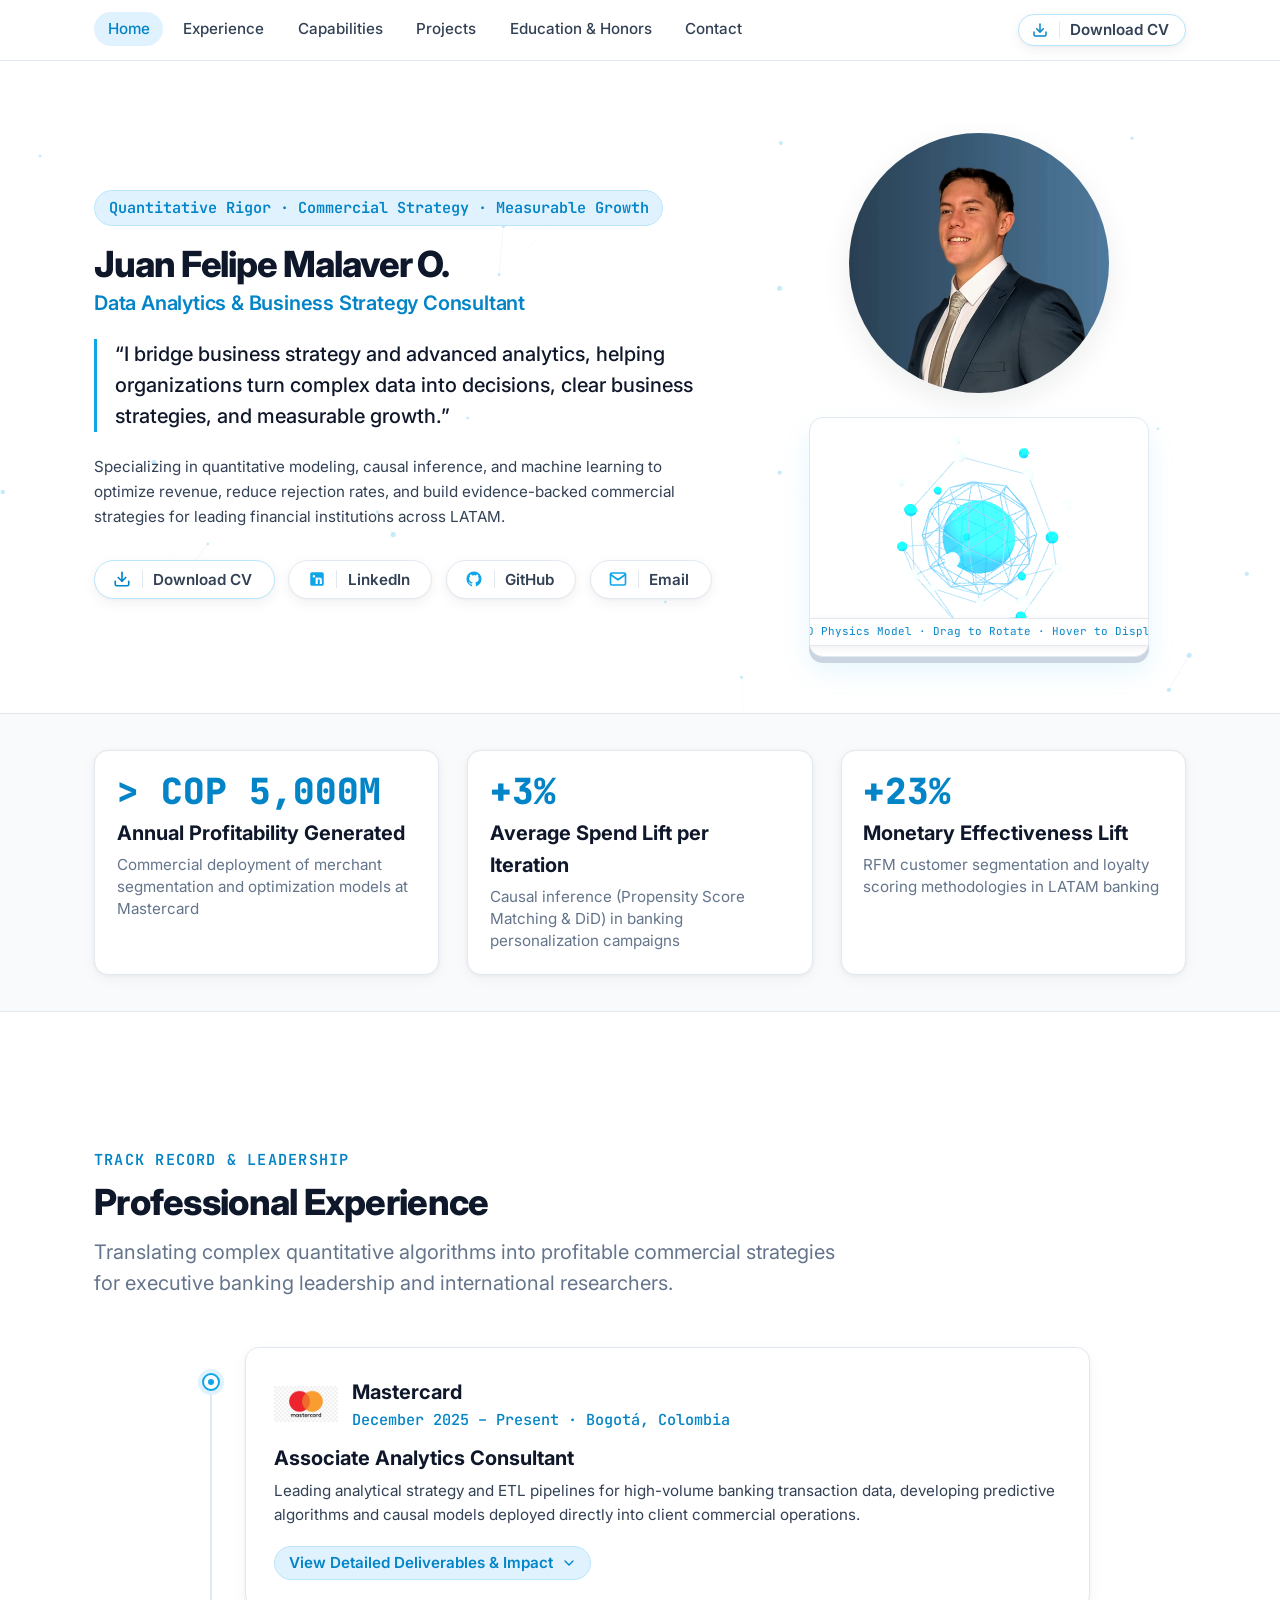
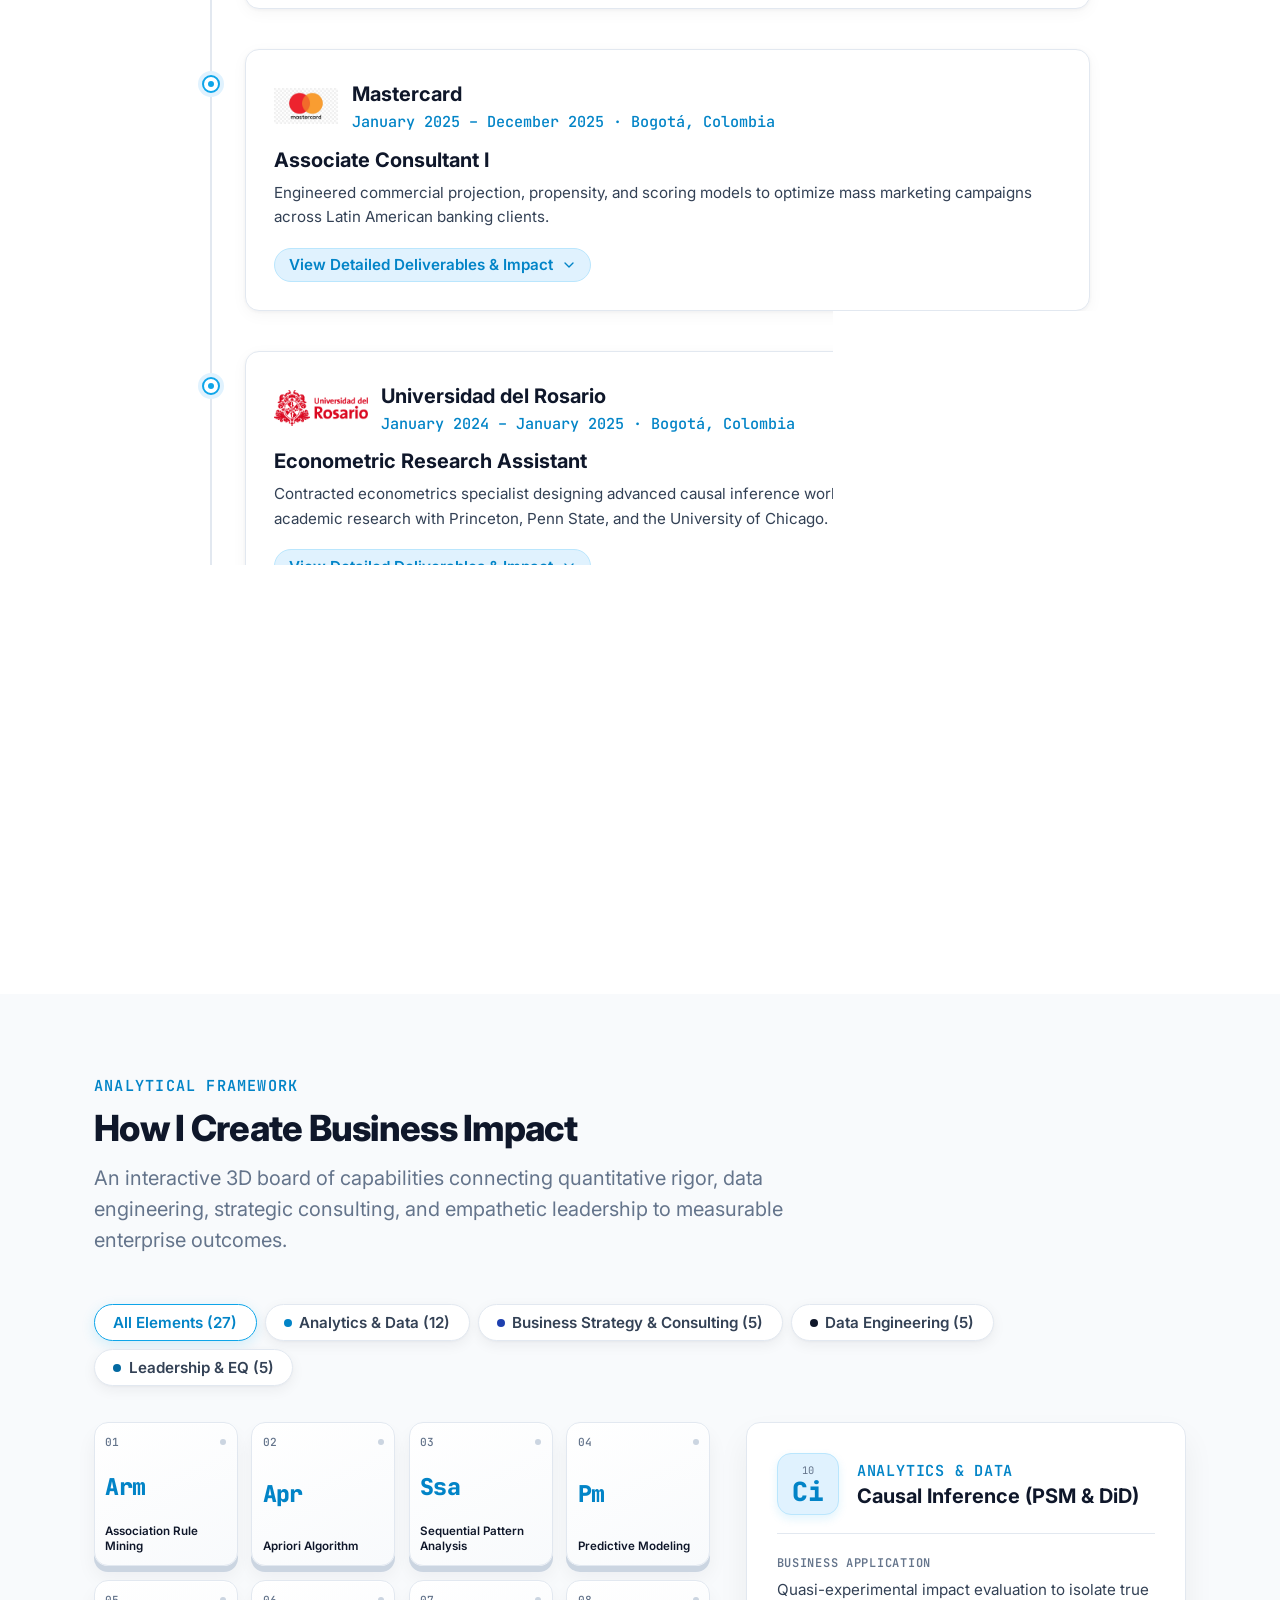
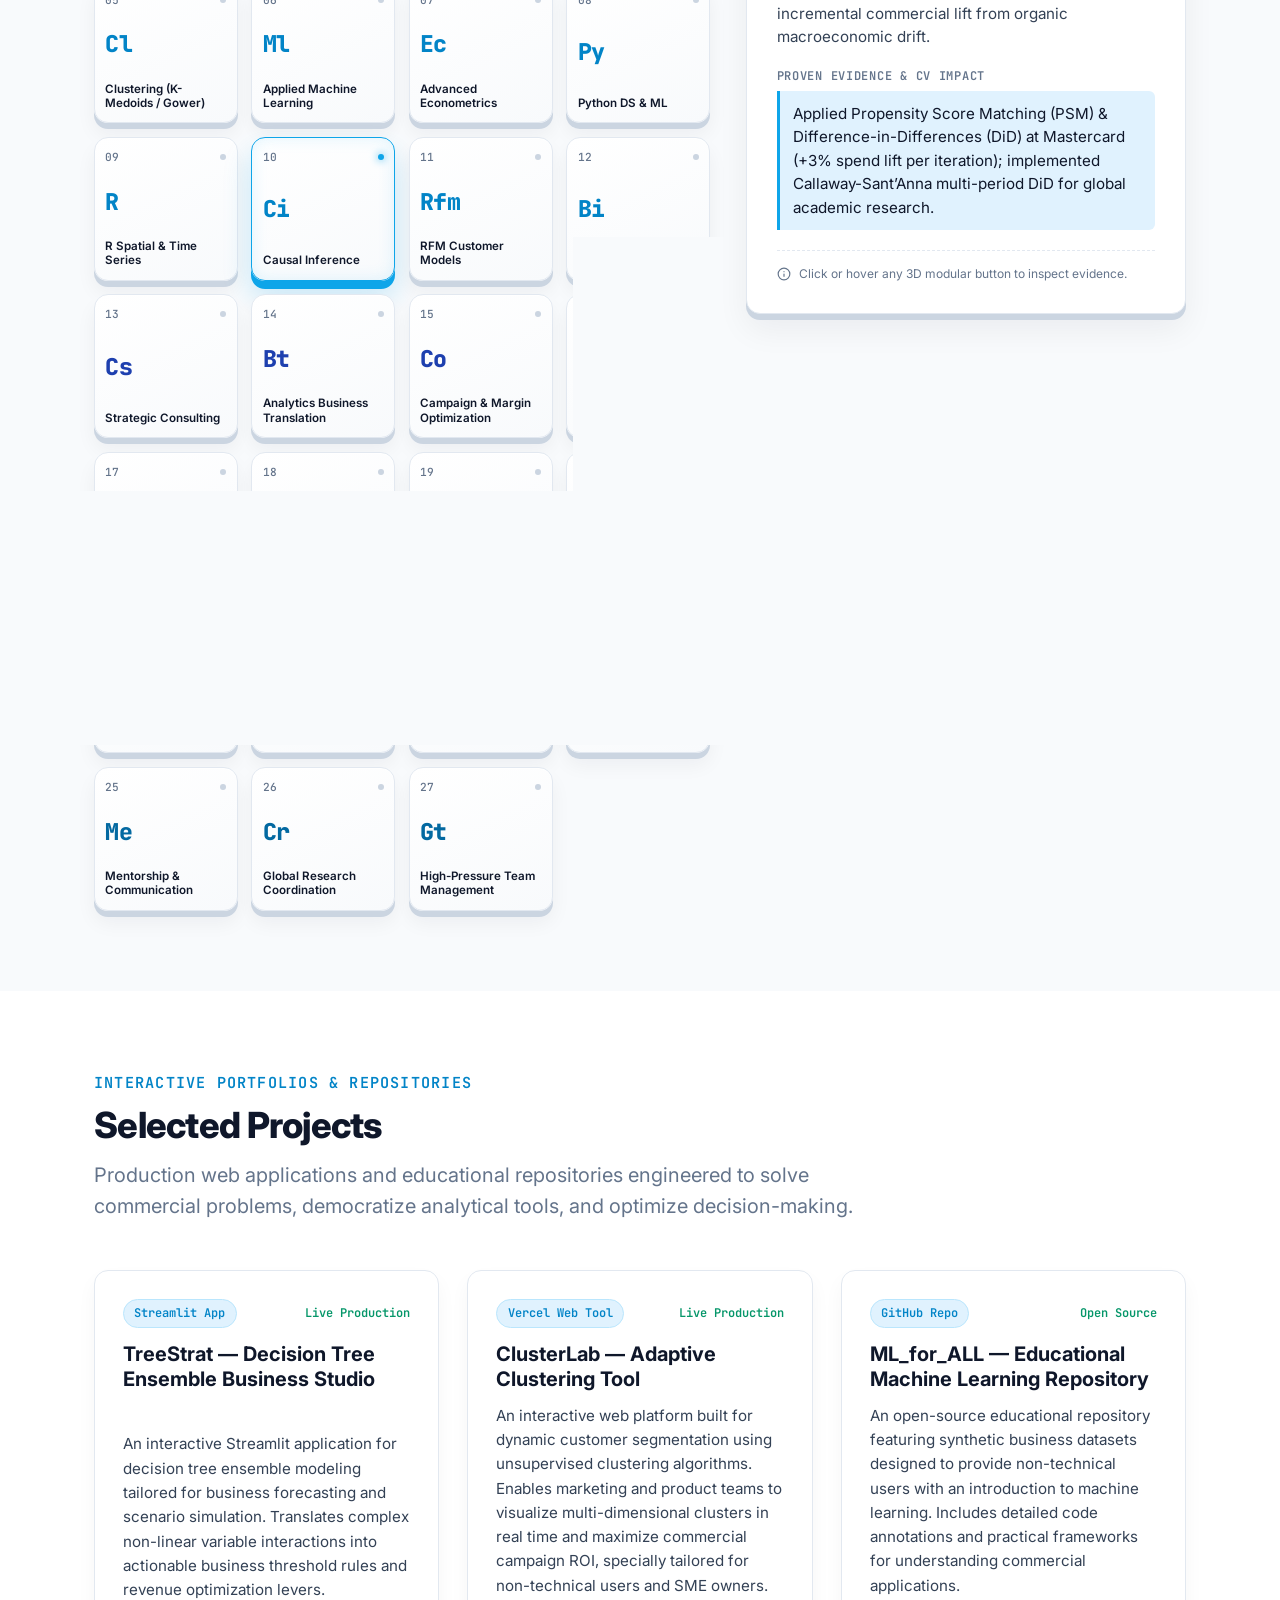
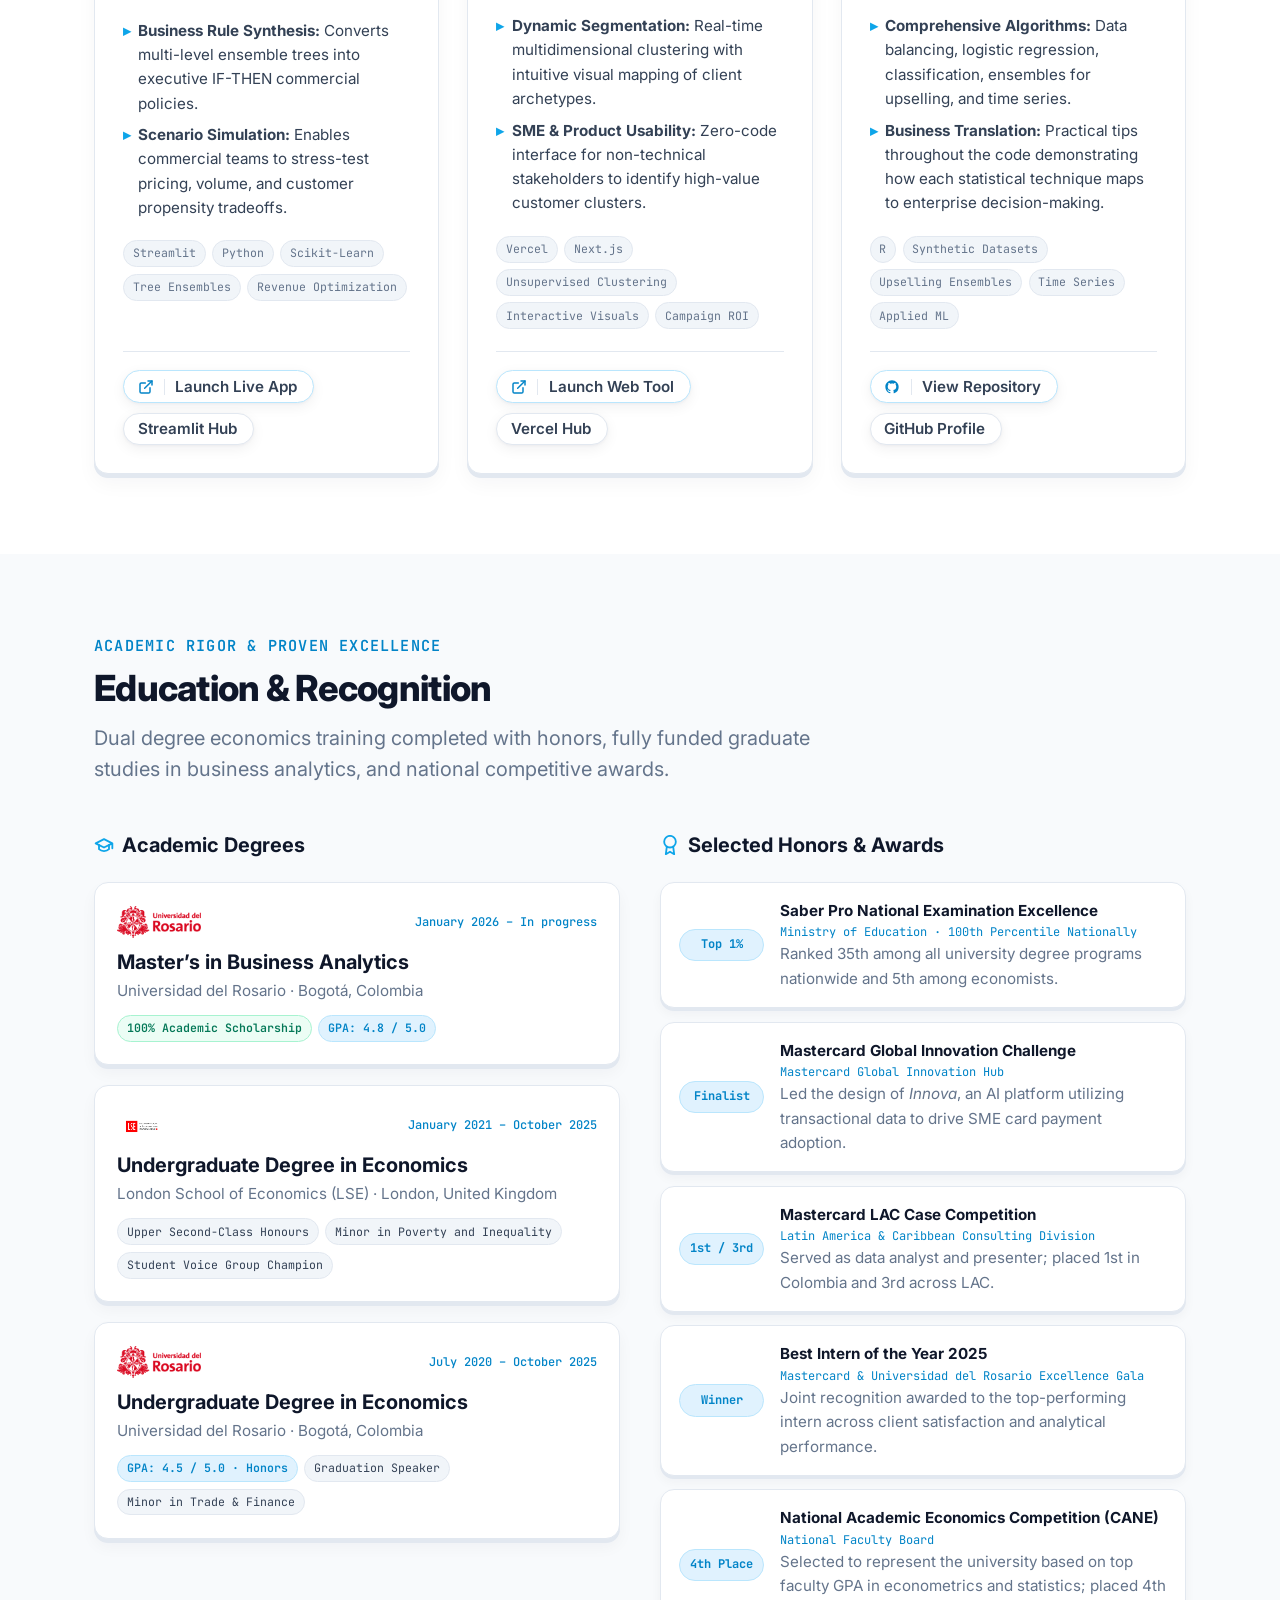
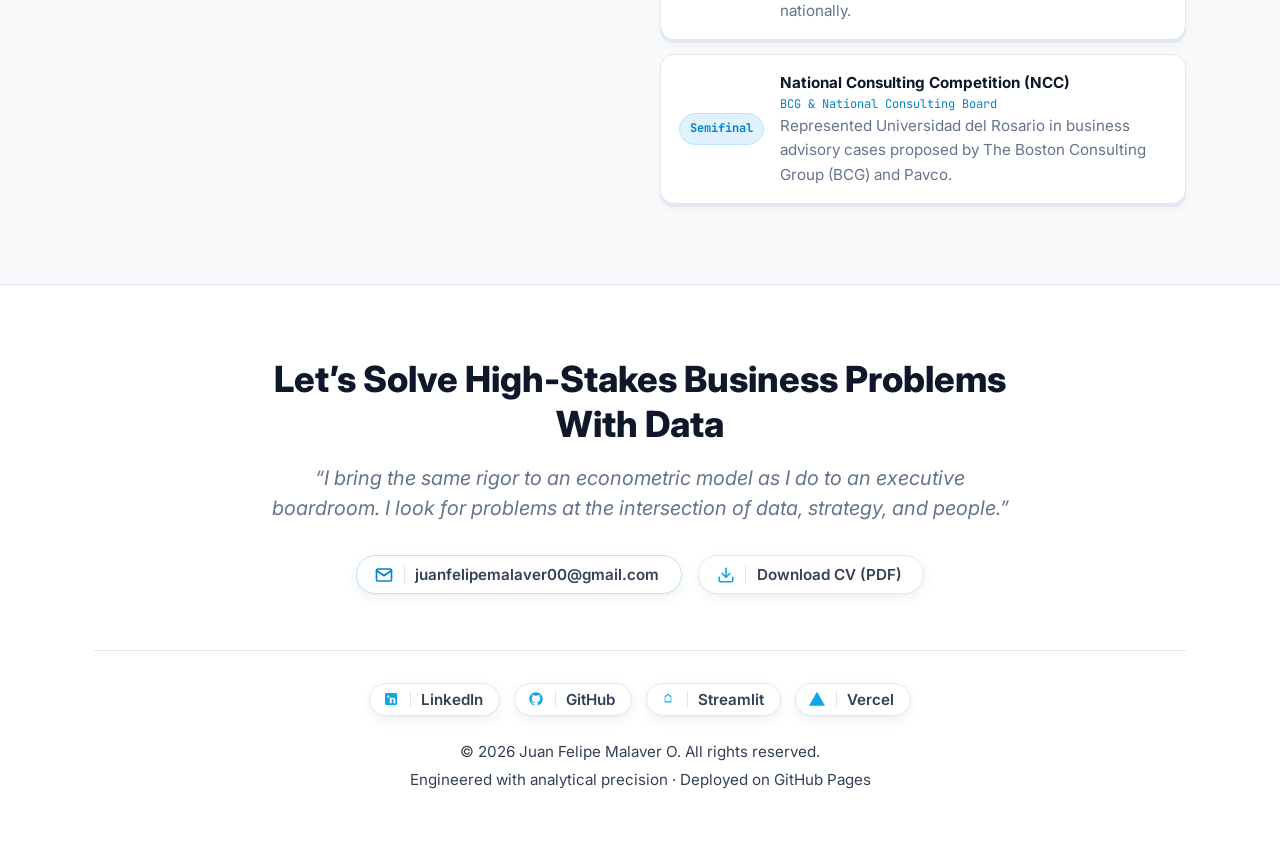
==== commit 52f9e758: "feat: 27 3D futuristic skills buttons, Three.js interactive physics data sculpture, and page entranc" ====
--- a/Landing Page/index.html
+++ b/Landing Page/index.html
@@ -30,10 +30,13 @@
   <!-- Google Fonts: Inter & JetBrains Mono -->
   <link rel="preconnect" href="https://fonts.googleapis.com">
   <link rel="preconnect" href="https://fonts.gstatic.com" crossorigin>
-  <link href="https://fonts.googleapis.com/css2?family=Inter:wght@400;500;600;700;800&family=JetBrains+Mono:wght@500;600;700&display=swap" rel="stylesheet">
+  <link href="https://fonts.googleapis.com/css2?family=Inter:wght@400;500;600;700;800&family=JetBrains+Mono:wght@500;600;700;800&display=swap" rel="stylesheet">
 
   <!-- Main Stylesheet -->
   <link rel="stylesheet" href="./styles.css">
+
+  <!-- Local Three.js Engine for 3D Interactive Physics -->
+  <script src="./assets/three.min.js"></script>
 
   <!-- Structured Data JSON-LD -->
   <script type="application/ld+json">
@@ -65,7 +68,7 @@
   }
   </script>
 </head>
-<body>
+<body class="page-loaded">
   <!-- Subtle Sky-Blue Analytical Canvas on White -->
   <canvas id="analytical-canvas" aria-hidden="true"></canvas>
 
@@ -105,32 +108,32 @@
   </header>
 
   <main id="main-content">
-    <!-- HERO SECTION -->
+    <!-- HERO SECTION WITH ENTRANCE FADE & 3D INTERACTIVE PHYSICS -->
     <section class="hero-section" id="hero" aria-labelledby="hero-name-id">
       <div class="section-container hero-container">
         
-        <!-- Left: Editorial Content -->
+        <!-- Left Column: Editorial & Value Proposition -->
         <div class="hero-content">
-          <div class="hero-kicker-pill">
+          <div class="hero-kicker-pill anim-fade-up anim-delay-1">
             <span>Quantitative Rigor · Commercial Strategy · Measurable Growth</span>
           </div>
 
-          <div class="hero-title">
+          <div class="hero-title anim-fade-up anim-delay-2">
             <h1 class="hero-name" id="hero-name-id">Juan Felipe Malaver O.</h1>
             <h2 class="hero-role">Data Analytics &amp; Business Strategy Consultant</h2>
           </div>
 
-          <p class="hero-value-prop">
+          <p class="hero-value-prop anim-fade-up anim-delay-3">
             &ldquo;I bridge business strategy and advanced analytics, helping organizations turn complex data into decisions, clear business strategies, and measurable growth.&rdquo;
           </p>
 
-          <p class="hero-narrative">
+          <p class="hero-narrative anim-fade-up anim-delay-4">
             Specializing in quantitative modeling, causal inference, and machine learning to optimize revenue, reduce rejection rates, and build evidence-backed commercial strategies for leading financial institutions across LATAM.
           </p>
 
-          <!-- Tactile Pill Action Buttons (Matching User Reference) -->
-          <div class="hero-cta-cluster" role="group" aria-label="Key Actions">
-            <!-- 1. Download CV -->
+          <!-- Tactile Pill Action Buttons -->
+          <div class="hero-cta-cluster anim-fade-up anim-delay-5" role="group" aria-label="Key Actions">
+            <!-- Download CV -->
             <a href="./01_Juan_Felipe_Malaver_CV_EN.pdf" download="Juan_Felipe_Malaver_CV.pdf" class="btn-pill btn-pill-primary" id="hero-download-cv">
               <span class="btn-pill-icon">
                 <svg viewBox="0 0 24 24" width="18" height="18" fill="none" stroke="currentColor" stroke-width="2.2" stroke-linecap="round" stroke-linejoin="round" aria-hidden="true">
@@ -142,7 +145,7 @@
               <span class="btn-pill-text">Download CV</span>
             </a>
 
-            <!-- 2. LinkedIn -->
+            <!-- LinkedIn -->
             <a href="https://www.linkedin.com/in/juanfmalaverdataconsultant/" target="_blank" rel="noopener noreferrer" class="btn-pill" id="hero-linkedin" aria-label="LinkedIn Profile">
               <span class="btn-pill-icon">
                 <svg viewBox="0 0 24 24" width="18" height="18" fill="currentColor" aria-hidden="true">
@@ -152,7 +155,7 @@
               <span class="btn-pill-text">LinkedIn</span>
             </a>
 
-            <!-- 3. GitHub -->
+            <!-- GitHub -->
             <a href="https://github.com/juanfelipemalaver00-arch" target="_blank" rel="noopener noreferrer" class="btn-pill" id="hero-github" aria-label="GitHub Profile">
               <span class="btn-pill-icon">
                 <svg viewBox="0 0 24 24" width="18" height="18" fill="currentColor" aria-hidden="true">
@@ -162,7 +165,7 @@
               <span class="btn-pill-text">GitHub</span>
             </a>
 
-            <!-- 4. Email -->
+            <!-- Email -->
             <a href="mailto:juanfelipemalaver00@gmail.com" class="btn-pill" id="hero-email" aria-label="Send Email">
               <span class="btn-pill-icon">
                 <svg viewBox="0 0 24 24" width="18" height="18" fill="none" stroke="currentColor" stroke-width="2.2" stroke-linecap="round" stroke-linejoin="round" aria-hidden="true">
@@ -175,16 +178,30 @@
           </div>
         </div>
 
-        <!-- Right: Pure Circular Photo (No outline, no buttons) -->
-        <div class="hero-visual">
-          <div class="portrait-circle">
-            <img src="./Foto%20formal.jpg" alt="Juan Felipe Malaver O." class="portrait-img" loading="eager" width="290" height="290">
+        <!-- Right Column: Pure Circular Photo & 3D Interactive Physics Widget -->
+        <div class="hero-visual anim-fade-up anim-delay-3">
+          <div class="hero-media-stack">
+            <!-- Pure Circular Photo (No outline, no buttons) -->
+            <div class="portrait-circle">
+              <img src="./Foto%20formal.jpg" alt="Juan Felipe Malaver O." class="portrait-img" loading="eager" width="280" height="280">
+            </div>
+
+            <!-- 3D Interactive Analytical Physics Sculpture -->
+            <div class="interactive-3d-card" id="interactive-3d-card">
+              <div class="interactive-3d-canvas-wrap" id="three-canvas-container">
+                <!-- Three.js Canvas injected dynamically via script.js -->
+              </div>
+              <div class="interactive-3d-badge">
+                <span class="badge-live-dot"></span>
+                <span>3D Physics Model · Drag to Rotate · Hover to Displace</span>
+              </div>
+            </div>
           </div>
         </div>
       </div>
 
-      <!-- Quantified Results Banner -->
-      <div class="metrics-ribbon" role="region" aria-label="Quantified Business Impact">
+      <!-- Quantified Results Ribbon -->
+      <div class="metrics-ribbon anim-fade-up anim-delay-6" role="region" aria-label="Quantified Business Impact">
         <div class="section-container metrics-grid">
           <div class="metric-card">
             <div class="metric-value">&gt; COP 5,000M</div>
@@ -205,7 +222,7 @@
       </div>
     </section>
 
-    <!-- PROFESSIONAL EXPERIENCE SECTION (With Official Logos) -->
+    <!-- PROFESSIONAL EXPERIENCE SECTION -->
     <section class="section experience-section" id="experience" aria-labelledby="experience-title">
       <div class="section-container">
         <div class="section-header">
@@ -416,177 +433,310 @@
       </div>
     </section>
 
-    <!-- PERIODIC TABLE OF CAPABILITIES SECTION -->
+    <!-- PERIODIC TABLE OF CAPABILITIES (27 3D FUTURISTIC BUTTONS ACROSS 4 CORE CATEGORIES) -->
     <section class="section capabilities-section" id="capabilities" aria-labelledby="capabilities-title">
       <div class="section-container">
         <div class="section-header">
           <div class="section-kicker">Analytical Framework</div>
           <h2 class="section-title" id="capabilities-title">How I Create Business Impact</h2>
           <p class="section-subtitle">
-            An interactive periodic table connecting quantitative methodologies, data engineering, strategic vision, and leadership to proven business results.
+            An interactive 3D board of capabilities connecting quantitative rigor, data engineering, strategic consulting, and empathetic leadership to measurable enterprise outcomes.
           </p>
         </div>
 
         <!-- Category Filter Tabs -->
         <div class="capabilities-nav" role="tablist" aria-label="Filter capabilities by family">
-          <button class="filter-tab active" data-filter="all" role="tab" aria-selected="true">All Elements (23)</button>
-          <button class="filter-tab" data-filter="aa" role="tab" aria-selected="false">
-            <span class="tab-indicator cat-aa-bg"></span> Advanced Analytics
+          <button class="filter-tab active" data-filter="all" role="tab" aria-selected="true">All Elements (27)</button>
+          <button class="filter-tab" data-filter="ad" role="tab" aria-selected="false">
+            <span class="tab-indicator cat-ad-bg"></span> Analytics &amp; Data (12)
           </button>
-          <button class="filter-tab" data-filter="bs" role="tab" aria-selected="false">
-            <span class="tab-indicator cat-bs-bg"></span> Business Strategy
+          <button class="filter-tab" data-filter="bc" role="tab" aria-selected="false">
+            <span class="tab-indicator cat-bc-bg"></span> Business Strategy &amp; Consulting (5)
           </button>
           <button class="filter-tab" data-filter="de" role="tab" aria-selected="false">
-            <span class="tab-indicator cat-de-bg"></span> Data Engineering
+            <span class="tab-indicator cat-de-bg"></span> Data Engineering (5)
           </button>
-          <button class="filter-tab" data-filter="lc" role="tab" aria-selected="false">
-            <span class="tab-indicator cat-lc-bg"></span> Leadership &amp; Comms
+          <button class="filter-tab" data-filter="le" role="tab" aria-selected="false">
+            <span class="tab-indicator cat-le-bg"></span> Leadership &amp; EQ (5)
           </button>
         </div>
 
         <div class="periodic-layout">
-          <div class="periodic-grid" id="periodic-table" role="region" aria-label="Periodic Table Elements">
+          <!-- 3D Futuristic Modular Button Grid -->
+          <div class="periodic-grid" id="periodic-table" role="region" aria-label="3D Capabilities Grid">
             
-            <!-- Category: Advanced Analytics (AA) -->
-            <button class="pt-cell cat-aa" data-id="aa-1" data-cat="aa" tabindex="0">
-              <span class="pt-number">01</span>
+            <!-- Category 1: Analytics & Data (AD - 12 elements) -->
+            <button class="pt-cell cat-ad" data-id="ad-1" data-cat="ad" tabindex="0">
+              <span class="pt-glare"></span>
+              <div class="pt-cell-top">
+                <span class="pt-number">01</span>
+                <span class="pt-pip"></span>
+              </div>
+              <span class="pt-symbol">Arm</span>
+              <span class="pt-name">Association Rule Mining</span>
+            </button>
+
+            <button class="pt-cell cat-ad" data-id="ad-2" data-cat="ad" tabindex="0">
+              <span class="pt-glare"></span>
+              <div class="pt-cell-top">
+                <span class="pt-number">02</span>
+                <span class="pt-pip"></span>
+              </div>
+              <span class="pt-symbol">Apr</span>
+              <span class="pt-name">Apriori Algorithm</span>
+            </button>
+
+            <button class="pt-cell cat-ad" data-id="ad-3" data-cat="ad" tabindex="0">
+              <span class="pt-glare"></span>
+              <div class="pt-cell-top">
+                <span class="pt-number">03</span>
+                <span class="pt-pip"></span>
+              </div>
+              <span class="pt-symbol">Ssa</span>
+              <span class="pt-name">Sequential Pattern Analysis</span>
+            </button>
+
+            <button class="pt-cell cat-ad" data-id="ad-4" data-cat="ad" tabindex="0">
+              <span class="pt-glare"></span>
+              <div class="pt-cell-top">
+                <span class="pt-number">04</span>
+                <span class="pt-pip"></span>
+              </div>
               <span class="pt-symbol">Pm</span>
               <span class="pt-name">Predictive Modeling</span>
             </button>
 
-            <button class="pt-cell cat-aa" data-id="aa-2" data-cat="aa" tabindex="0">
-              <span class="pt-number">02</span>
+            <button class="pt-cell cat-ad" data-id="ad-5" data-cat="ad" tabindex="0">
+              <span class="pt-glare"></span>
+              <div class="pt-cell-top">
+                <span class="pt-number">05</span>
+                <span class="pt-pip"></span>
+              </div>
+              <span class="pt-symbol">Cl</span>
+              <span class="pt-name">Clustering (K-Medoids / Gower)</span>
+            </button>
+
+            <button class="pt-cell cat-ad" data-id="ad-6" data-cat="ad" tabindex="0">
+              <span class="pt-glare"></span>
+              <div class="pt-cell-top">
+                <span class="pt-number">06</span>
+                <span class="pt-pip"></span>
+              </div>
               <span class="pt-symbol">Ml</span>
-              <span class="pt-name">Machine Learning</span>
-            </button>
-
-            <button class="pt-cell cat-aa" data-id="aa-3" data-cat="aa" tabindex="0">
-              <span class="pt-number">03</span>
-              <span class="pt-symbol">Cs</span>
-              <span class="pt-name">Customer Segmentation</span>
-            </button>
-
-            <button class="pt-cell cat-aa" data-id="aa-4" data-cat="aa" tabindex="0">
-              <span class="pt-number">04</span>
-              <span class="pt-symbol">Pf</span>
-              <span class="pt-name">Profitability Modeling</span>
-            </button>
-
-            <button class="pt-cell cat-aa" data-id="aa-5" data-cat="aa" tabindex="0">
-              <span class="pt-number">05</span>
+              <span class="pt-name">Applied Machine Learning</span>
+            </button>
+
+            <button class="pt-cell cat-ad" data-id="ad-7" data-cat="ad" tabindex="0">
+              <span class="pt-glare"></span>
+              <div class="pt-cell-top">
+                <span class="pt-number">07</span>
+                <span class="pt-pip"></span>
+              </div>
               <span class="pt-symbol">Ec</span>
-              <span class="pt-name">Econometrics</span>
-            </button>
-
-            <button class="pt-cell cat-aa" data-id="aa-6" data-cat="aa" tabindex="0">
-              <span class="pt-number">06</span>
+              <span class="pt-name">Advanced Econometrics</span>
+            </button>
+
+            <button class="pt-cell cat-ad" data-id="ad-8" data-cat="ad" tabindex="0">
+              <span class="pt-glare"></span>
+              <div class="pt-cell-top">
+                <span class="pt-number">08</span>
+                <span class="pt-pip"></span>
+              </div>
+              <span class="pt-symbol">Py</span>
+              <span class="pt-name">Python DS &amp; ML</span>
+            </button>
+
+            <button class="pt-cell cat-ad" data-id="ad-9" data-cat="ad" tabindex="0">
+              <span class="pt-glare"></span>
+              <div class="pt-cell-top">
+                <span class="pt-number">09</span>
+                <span class="pt-pip"></span>
+              </div>
+              <span class="pt-symbol">R</span>
+              <span class="pt-name">R Spatial &amp; Time Series</span>
+            </button>
+
+            <button class="pt-cell cat-ad is-active" data-id="ad-10" data-cat="ad" tabindex="0">
+              <span class="pt-glare"></span>
+              <div class="pt-cell-top">
+                <span class="pt-number">10</span>
+                <span class="pt-pip"></span>
+              </div>
               <span class="pt-symbol">Ci</span>
               <span class="pt-name">Causal Inference</span>
             </button>
 
-            <button class="pt-cell cat-aa" data-id="aa-7" data-cat="aa" tabindex="0">
-              <span class="pt-number">07</span>
-              <span class="pt-symbol">Cl</span>
-              <span class="pt-name">Clustering</span>
-            </button>
-
-            <button class="pt-cell cat-aa" data-id="aa-8" data-cat="aa" tabindex="0">
-              <span class="pt-number">08</span>
-              <span class="pt-symbol">Dr</span>
-              <span class="pt-name">PCA / MCA</span>
-            </button>
-
-            <!-- Category: Business Strategy (BS) -->
-            <button class="pt-cell cat-bs" data-id="bs-1" data-cat="bs" tabindex="0">
-              <span class="pt-number">09</span>
-              <span class="pt-symbol">Rg</span>
-              <span class="pt-name">Revenue Growth</span>
-            </button>
-
-            <button class="pt-cell cat-bs" data-id="bs-2" data-cat="bs" tabindex="0">
-              <span class="pt-number">10</span>
+            <button class="pt-cell cat-ad" data-id="ad-11" data-cat="ad" tabindex="0">
+              <span class="pt-glare"></span>
+              <div class="pt-cell-top">
+                <span class="pt-number">11</span>
+                <span class="pt-pip"></span>
+              </div>
+              <span class="pt-symbol">Rfm</span>
+              <span class="pt-name">RFM Customer Models</span>
+            </button>
+
+            <button class="pt-cell cat-ad" data-id="ad-12" data-cat="ad" tabindex="0">
+              <span class="pt-glare"></span>
+              <div class="pt-cell-top">
+                <span class="pt-number">12</span>
+                <span class="pt-pip"></span>
+              </div>
+              <span class="pt-symbol">Bi</span>
+              <span class="pt-name">Business Intelligence</span>
+            </button>
+
+            <!-- Category 2: Business Strategy & Consulting (BC - 5 elements) -->
+            <button class="pt-cell cat-bc" data-id="bc-1" data-cat="bc" tabindex="0">
+              <span class="pt-glare"></span>
+              <div class="pt-cell-top">
+                <span class="pt-number">13</span>
+                <span class="pt-pip"></span>
+              </div>
+              <span class="pt-symbol">Cs</span>
+              <span class="pt-name">Strategic Consulting</span>
+            </button>
+
+            <button class="pt-cell cat-bc" data-id="bc-2" data-cat="bc" tabindex="0">
+              <span class="pt-glare"></span>
+              <div class="pt-cell-top">
+                <span class="pt-number">14</span>
+                <span class="pt-pip"></span>
+              </div>
+              <span class="pt-symbol">Bt</span>
+              <span class="pt-name">Analytics Business Translation</span>
+            </button>
+
+            <button class="pt-cell cat-bc" data-id="bc-3" data-cat="bc" tabindex="0">
+              <span class="pt-glare"></span>
+              <div class="pt-cell-top">
+                <span class="pt-number">15</span>
+                <span class="pt-pip"></span>
+              </div>
               <span class="pt-symbol">Co</span>
-              <span class="pt-name">Campaign Optimization</span>
-            </button>
-
-            <button class="pt-cell cat-bs" data-id="bs-3" data-cat="bs" tabindex="0">
-              <span class="pt-number">11</span>
-              <span class="pt-symbol">Cx</span>
-              <span class="pt-name">Customer Experience</span>
-            </button>
-
-            <button class="pt-cell cat-bs" data-id="bs-4" data-cat="bs" tabindex="0">
-              <span class="pt-number">12</span>
-              <span class="pt-symbol">St</span>
-              <span class="pt-name">Commercial Strategy</span>
-            </button>
-
-            <button class="pt-cell cat-bs" data-id="bs-5" data-cat="bs" tabindex="0">
-              <span class="pt-number">13</span>
+              <span class="pt-name">Campaign &amp; Margin Optimization</span>
+            </button>
+
+            <button class="pt-cell cat-bc" data-id="bc-4" data-cat="bc" tabindex="0">
+              <span class="pt-glare"></span>
+              <div class="pt-cell-top">
+                <span class="pt-number">16</span>
+                <span class="pt-pip"></span>
+              </div>
               <span class="pt-symbol">Di</span>
-              <span class="pt-name">Decision Intelligence</span>
-            </button>
-
-            <!-- Category: Data Engineering (DE) -->
+              <span class="pt-name">Interactive Business Studios</span>
+            </button>
+
+            <button class="pt-cell cat-bc" data-id="bc-5" data-cat="bc" tabindex="0">
+              <span class="pt-glare"></span>
+              <div class="pt-cell-top">
+                <span class="pt-number">17</span>
+                <span class="pt-pip"></span>
+              </div>
+              <span class="pt-symbol">Cc</span>
+              <span class="pt-name">Case Resolution (Mastercard/BCG)</span>
+            </button>
+
+            <!-- Category 3: Data Engineering (DE - 5 elements) -->
             <button class="pt-cell cat-de" data-id="de-1" data-cat="de" tabindex="0">
-              <span class="pt-number">14</span>
-              <span class="pt-symbol">Py</span>
-              <span class="pt-name">Python</span>
+              <span class="pt-glare"></span>
+              <div class="pt-cell-top">
+                <span class="pt-number">18</span>
+                <span class="pt-pip"></span>
+              </div>
+              <span class="pt-symbol">Etl</span>
+              <span class="pt-name">ETL Pipelines (Python/SQL)</span>
             </button>
 
             <button class="pt-cell cat-de" data-id="de-2" data-cat="de" tabindex="0">
-              <span class="pt-number">15</span>
-              <span class="pt-symbol">Sq</span>
-              <span class="pt-name">SQL</span>
+              <span class="pt-glare"></span>
+              <div class="pt-cell-top">
+                <span class="pt-number">19</span>
+                <span class="pt-pip"></span>
+              </div>
+              <span class="pt-symbol">Sql</span>
+              <span class="pt-name">Advanced SQL &amp; Big Data</span>
             </button>
 
             <button class="pt-cell cat-de" data-id="de-3" data-cat="de" tabindex="0">
-              <span class="pt-number">16</span>
-              <span class="pt-symbol">R</span>
-              <span class="pt-name">R Language</span>
+              <span class="pt-glare"></span>
+              <div class="pt-cell-top">
+                <span class="pt-number">20</span>
+                <span class="pt-pip"></span>
+              </div>
+              <span class="pt-symbol">Aws</span>
+              <span class="pt-name">Cloud Computing &amp; AWS</span>
             </button>
 
             <button class="pt-cell cat-de" data-id="de-4" data-cat="de" tabindex="0">
-              <span class="pt-number">17</span>
-              <span class="pt-symbol">Et</span>
-              <span class="pt-name">ETL Automation</span>
+              <span class="pt-glare"></span>
+              <div class="pt-cell-top">
+                <span class="pt-number">21</span>
+                <span class="pt-pip"></span>
+              </div>
+              <span class="pt-symbol">Ing</span>
+              <span class="pt-name">Ingestion Platforms</span>
             </button>
 
             <button class="pt-cell cat-de" data-id="de-5" data-cat="de" tabindex="0">
-              <span class="pt-number">18</span>
+              <span class="pt-glare"></span>
+              <div class="pt-cell-top">
+                <span class="pt-number">22</span>
+                <span class="pt-pip"></span>
+              </div>
               <span class="pt-symbol">Dq</span>
-              <span class="pt-name">Data Quality</span>
-            </button>
-
-            <button class="pt-cell cat-de" data-id="de-6" data-cat="de" tabindex="0">
-              <span class="pt-number">19</span>
-              <span class="pt-symbol">Gs</span>
-              <span class="pt-name">Geospatial Analytics</span>
-            </button>
-
-            <!-- Category: Leadership & Communication (LC) -->
-            <button class="pt-cell cat-lc" data-id="lc-1" data-cat="lc" tabindex="0">
-              <span class="pt-number">20</span>
-              <span class="pt-symbol">Es</span>
-              <span class="pt-name">Executive Storytelling</span>
-            </button>
-
-            <button class="pt-cell cat-lc" data-id="lc-2" data-cat="lc" tabindex="0">
-              <span class="pt-number">21</span>
-              <span class="pt-symbol">Sm</span>
-              <span class="pt-name">Stakeholder Management</span>
-            </button>
-
-            <button class="pt-cell cat-lc" data-id="lc-3" data-cat="lc" tabindex="0">
-              <span class="pt-number">22</span>
-              <span class="pt-symbol">Xl</span>
-              <span class="pt-name">Cross-functional Lead</span>
-            </button>
-
-            <button class="pt-cell cat-lc" data-id="lc-4" data-cat="lc" tabindex="0">
-              <span class="pt-number">23</span>
-              <span class="pt-symbol">Bt</span>
-              <span class="pt-name">Business Translation</span>
+              <span class="pt-name">Data Governance &amp; Quality</span>
+            </button>
+
+            <!-- Category 4: Leadership & EQ (LE - 5 elements) -->
+            <button class="pt-cell cat-le" data-id="le-1" data-cat="le" tabindex="0">
+              <span class="pt-glare"></span>
+              <div class="pt-cell-top">
+                <span class="pt-number">23</span>
+                <span class="pt-pip"></span>
+              </div>
+              <span class="pt-symbol">Lp</span>
+              <span class="pt-name">High-Impact Project Leadership</span>
+            </button>
+
+            <button class="pt-cell cat-le" data-id="le-2" data-cat="le" tabindex="0">
+              <span class="pt-glare"></span>
+              <div class="pt-cell-top">
+                <span class="pt-number">24</span>
+                <span class="pt-pip"></span>
+              </div>
+              <span class="pt-symbol">Li</span>
+              <span class="pt-name">Institutional Leadership (LSE)</span>
+            </button>
+
+            <button class="pt-cell cat-le" data-id="le-3" data-cat="le" tabindex="0">
+              <span class="pt-glare"></span>
+              <div class="pt-cell-top">
+                <span class="pt-number">25</span>
+                <span class="pt-pip"></span>
+              </div>
+              <span class="pt-symbol">Me</span>
+              <span class="pt-name">Mentorship &amp; Communication</span>
+            </button>
+
+            <button class="pt-cell cat-le" data-id="le-4" data-cat="le" tabindex="0">
+              <span class="pt-glare"></span>
+              <div class="pt-cell-top">
+                <span class="pt-number">26</span>
+                <span class="pt-pip"></span>
+              </div>
+              <span class="pt-symbol">Cr</span>
+              <span class="pt-name">Global Research Coordination</span>
+            </button>
+
+            <button class="pt-cell cat-le" data-id="le-5" data-cat="le" tabindex="0">
+              <span class="pt-glare"></span>
+              <div class="pt-cell-top">
+                <span class="pt-number">27</span>
+                <span class="pt-pip"></span>
+              </div>
+              <span class="pt-symbol">Gt</span>
+              <span class="pt-name">High-Pressure Team Management</span>
             </button>
           </div>
 
@@ -594,12 +744,12 @@
           <div class="capability-inspector" id="capability-inspector" aria-live="polite">
             <div class="inspector-header">
               <div class="inspector-badge-group">
-                <span class="inspector-number" id="inspector-number">06</span>
+                <span class="inspector-number" id="inspector-number">10</span>
                 <span class="inspector-symbol" id="inspector-symbol">Ci</span>
               </div>
               <div class="inspector-title-group">
-                <span class="inspector-family" id="inspector-family">Advanced Analytics</span>
-                <h3 class="inspector-name" id="inspector-name">Causal Inference</h3>
+                <span class="inspector-family" id="inspector-family">Analytics &amp; Data</span>
+                <h3 class="inspector-name" id="inspector-name">Causal Inference (PSM &amp; DiD)</h3>
               </div>
             </div>
 
@@ -607,20 +757,20 @@
               <div class="inspector-field">
                 <span class="field-label">Business Application</span>
                 <p class="field-value" id="inspector-app">
-                  Measuring true incremental revenue and separating genuine program lift from organic customer trends through quasi-experimental designs.
+                  Isolating genuine commercial treatment lift from organic consumer trends using quasi-experimental methods.
                 </p>
               </div>
 
               <div class="inspector-field">
                 <span class="field-label">Proven Evidence &amp; CV Impact</span>
                 <p class="field-value highlight-impact" id="inspector-impact">
-                  Applied Propensity Score Matching (PSM) and Difference-in-Differences (DiD) at Mastercard to evaluate personalization campaigns, achieving a <strong>+3% average spend lift per iteration</strong>. Implemented Callaway-Sant&rsquo;Anna multi-period DiD models for academic research.
+                  Applied Propensity Score Matching (PSM) and Difference-in-Differences (DiD) at Mastercard to evaluate personalization campaigns, achieving a <strong>+3% average spend lift per iteration</strong>. Implemented Callaway-Sant&rsquo;Anna multi-period DiD models for academic research with Princeton, Penn State, and UChicago.
                 </p>
               </div>
             </div>
             <div class="inspector-hint">
               <svg width="14" height="14" viewBox="0 0 24 24" fill="none" stroke="currentColor" stroke-width="2" stroke-linecap="round" stroke-linejoin="round" aria-hidden="true"><circle cx="12" cy="12" r="10"></circle><line x1="12" y1="16" x2="12" y2="12"></line><line x1="12" y1="8" x2="12.01" y2="8"></line></svg>
-              <span>Hover, tap, or focus any element to inspect the business evidence.</span>
+              <span>Click or hover any 3D modular button to inspect evidence.</span>
             </div>
           </div>
         </div>
@@ -1027,6 +1177,7 @@
 
   <div class="toast-notification" id="toast" role="status" aria-live="polite"></div>
 
+  <!-- Main JavaScript File -->
   <script src="./script.js"></script>
 </body>
 </html>
--- a/Landing Page/styles.css
+++ b/Landing Page/styles.css
@@ -1,6 +1,6 @@
 /* ==========================================================================
    JUAN FELIPE MALAVER O. - PORTFOLIO STYLESHEET
-   Design System: Clean White Editorial, Sky Blue Details, Navy & Grayscale
+   Design System: Clean White Editorial, Sky Blue Details, 3D Futuristic Keys
    ========================================================================== */
 
 /* --- CSS Variables & Design Tokens --- */
@@ -27,22 +27,26 @@
   --text-muted: #64748B;       /* Neutral gray for secondary annotations */
   --text-sky: #0284C7;         /* Accent sky blue text */
 
-  /* Capabilities Categories (strictly blue, navy, and slate tones) */
-  --cat-aa-color: #0284C7;
-  --cat-aa-bg: #F0F9FF;
-  --cat-aa-border: #BAE6FD;
-
-  --cat-bs-color: #1E40AF;
-  --cat-bs-bg: #EFF6FF;
-  --cat-bs-border: #BFDBFE;
+  /* Capabilities Categories (strictly blue, cobalt, navy, and slate tones) */
+  --cat-ad-color: #0284C7;
+  --cat-ad-bg: #F0F9FF;
+  --cat-ad-border: #BAE6FD;
+  --cat-ad-shadow: #93C5FD;
+
+  --cat-bc-color: #1E40AF;
+  --cat-bc-bg: #EFF6FF;
+  --cat-bc-border: #BFDBFE;
+  --cat-bc-shadow: #93C5FD;
 
   --cat-de-color: #0F172A;
   --cat-de-bg: #F8FAFC;
   --cat-de-border: #CBD5E1;
-
-  --cat-lc-color: #0369A1;
-  --cat-lc-bg: #F0FDF4;
-  --cat-lc-border: #BAE6FD;
+  --cat-de-shadow: #94A3B8;
+
+  --cat-le-color: #0369A1;
+  --cat-le-bg: #F0FDF4;
+  --cat-le-border: #BAE6FD;
+  --cat-le-shadow: #7DD3FC;
 
   /* Typography: ONLY THREE FIXED FONT SIZES across the entire site */
   --font-size-title: 2.25rem;     /* 1. Grandes títulos y nombre */
@@ -52,16 +56,20 @@
   --font-sans: 'Inter', -apple-system, BlinkMacSystemFont, "Segoe UI", Roboto, sans-serif;
   --font-mono: 'JetBrains Mono', 'Fira Code', Consolas, monospace;
 
-  /* Shadows - Tactile, soft, modern (as requested in the button reference) */
+  /* Shadows - Tactile, soft, modern (as requested in button reference) */
   --shadow-soft: 0 4px 14px rgba(15, 23, 42, 0.06), 0 1px 3px rgba(15, 23, 42, 0.04);
   --shadow-hover: 0 8px 24px rgba(15, 23, 42, 0.1), 0 2px 6px rgba(15, 23, 42, 0.05);
   --shadow-card: 0 1px 4px rgba(15, 23, 42, 0.05), 0 4px 16px rgba(15, 23, 42, 0.04);
+
+  /* Easing curves */
+  --ease-spring: cubic-bezier(0.16, 1, 0.3, 1);
+  --ease-smooth: cubic-bezier(0.2, 0.8, 0.2, 1);
 
   /* Dimensions */
   --container-max: 1140px;
   --section-padding-y: 5rem;
   --radius-sm: 6px;
-  --radius-md: 12px;
+  --radius-md: 14px;
   --radius-pill: 9999px;
 }
 
@@ -89,7 +97,43 @@
   min-height: 100vh;
 }
 
-/* Canvas Background with Floating Points on White */
+/* --- PAGE ENTRANCE FADE ANIMATION --- */
+.anim-fade-up {
+  opacity: 0;
+  transform: translateY(22px);
+  animation: heroFadeUp 0.85s var(--ease-spring) forwards;
+}
+
+.anim-delay-1 { animation-delay: 0.08s; }
+.anim-delay-2 { animation-delay: 0.16s; }
+.anim-delay-3 { animation-delay: 0.24s; }
+.anim-delay-4 { animation-delay: 0.32s; }
+.anim-delay-5 { animation-delay: 0.40s; }
+.anim-delay-6 { animation-delay: 0.50s; }
+
+@keyframes heroFadeUp {
+  0% {
+    opacity: 0;
+    transform: translateY(22px);
+  }
+  100% {
+    opacity: 1;
+    transform: translateY(0);
+  }
+}
+
+@keyframes scaleFadeIn {
+  0% {
+    opacity: 0;
+    transform: scale(0.92);
+  }
+  100% {
+    opacity: 1;
+    transform: scale(1);
+  }
+}
+
+/* Background Canvas */
 #analytical-canvas {
   position: fixed;
   top: 0;
@@ -98,7 +142,7 @@
   height: 100vh;
   pointer-events: none;
   z-index: 0;
-  opacity: 0.65;
+  opacity: 0.55;
 }
 
 :focus-visible {
@@ -120,7 +164,7 @@
 a {
   color: inherit;
   text-decoration: none;
-  transition: all 0.2s ease;
+  transition: all 0.2s var(--ease-smooth);
 }
 
 img {
@@ -198,7 +242,7 @@
   font-size: var(--font-size-body);
   font-weight: 600;
   padding: 0.6rem 1.35rem 0.6rem 1.15rem;
-  transition: all 0.22s cubic-bezier(0.16, 1, 0.3, 1);
+  transition: all 0.22s var(--ease-spring);
   white-space: nowrap;
   line-height: 1;
   text-decoration: none;
@@ -217,7 +261,6 @@
   box-shadow: 0 2px 8px rgba(15, 23, 42, 0.08);
 }
 
-/* Sky blue icon with subtle vertical separator matching reference */
 .btn-pill-icon {
   display: inline-flex;
   align-items: center;
@@ -233,7 +276,6 @@
   color: inherit;
 }
 
-/* Primary variant with sky blue accent text */
 .btn-pill-primary {
   border-color: #BAE6FD;
 }
@@ -246,7 +288,6 @@
 }
 
 /* --- HEADER & NAVIGATION --- */
-/* Clean navigation with only sections menu */
 .site-header {
   position: sticky;
   top: 0;
@@ -327,10 +368,10 @@
 
 .hero-container {
   display: grid;
-  grid-template-columns: 1.25fr 0.75fr;
+  grid-template-columns: 1.2fr 0.8fr;
   align-items: center;
   gap: 3.5rem;
-  margin-bottom: 4rem;
+  margin-bottom: 3.5rem;
 }
 
 .hero-content {
@@ -391,7 +432,6 @@
   color: var(--text-body);
 }
 
-/* Clean CTA Cluster with Pill Buttons */
 .hero-cta-cluster {
   display: flex;
   flex-wrap: wrap;
@@ -400,21 +440,29 @@
   margin-top: 0.75rem;
 }
 
-/* HERO CIRCULAR PHOTO (No outline, no buttons, purely circular) */
+/* HERO VISUAL: CIRCULAR PHOTO & 3D INTERACTIVE PHYSICS WIDGET */
 .hero-visual {
   display: flex;
   justify-content: center;
   align-items: center;
 }
 
+.hero-media-stack {
+  display: flex;
+  flex-direction: column;
+  align-items: center;
+  gap: 1.5rem;
+  width: 100%;
+}
+
 .portrait-circle {
-  width: 290px;
-  height: 290px;
+  width: 260px;
+  height: 260px;
   border-radius: 50%;
   overflow: hidden;
-  position: relative;
   box-shadow: 0 10px 30px rgba(15, 23, 42, 0.08);
   background: #F1F5F9;
+  animation: scaleFadeIn 0.8s var(--ease-spring) forwards;
 }
 
 .portrait-img {
@@ -425,6 +473,77 @@
   display: block;
 }
 
+/* 3D Interactive Analytical Physics Card */
+.interactive-3d-card {
+  width: 100%;
+  max-width: 340px;
+  height: 240px;
+  border-radius: var(--radius-md);
+  background: #FFFFFF;
+  border: 1px solid var(--border-subtle);
+  box-shadow: 
+    0 6px 0 #CBD5E1,
+    0 14px 28px rgba(14, 165, 233, 0.1),
+    inset 0 1px 0 #FFFFFF;
+  position: relative;
+  overflow: hidden;
+  transition: transform 0.25s var(--ease-spring), box-shadow 0.25s ease;
+}
+
+.interactive-3d-card:hover {
+  transform: translateY(-3px);
+  box-shadow: 
+    0 8px 0 #93C5FD,
+    0 18px 32px rgba(14, 165, 233, 0.16),
+    inset 0 0 16px rgba(56, 189, 248, 0.08);
+  border-color: #38BDF8;
+}
+
+.interactive-3d-canvas-wrap {
+  width: 100%;
+  height: 100%;
+  cursor: grab;
+}
+
+.interactive-3d-canvas-wrap:active {
+  cursor: grabbing;
+}
+
+.interactive-3d-badge {
+  position: absolute;
+  bottom: 10px;
+  left: 50%;
+  transform: translateX(-50%);
+  font-family: var(--font-mono);
+  font-size: 0.6875rem;
+  background: rgba(255, 255, 255, 0.9);
+  backdrop-filter: blur(8px);
+  padding: 0.25rem 0.65rem;
+  border-radius: var(--radius-pill);
+  border: 1px solid var(--border-subtle);
+  color: var(--accent-sky-dark);
+  display: flex;
+  align-items: center;
+  gap: 0.4rem;
+  pointer-events: none;
+  white-space: nowrap;
+  box-shadow: 0 2px 8px rgba(15, 23, 42, 0.06);
+}
+
+.badge-live-dot {
+  width: 6px;
+  height: 6px;
+  border-radius: 50%;
+  background-color: var(--accent-sky);
+  box-shadow: 0 0 8px var(--accent-sky);
+  animation: pulseLive 1.8s infinite ease-in-out;
+}
+
+@keyframes pulseLive {
+  0%, 100% { transform: scale(1); opacity: 1; }
+  50% { transform: scale(1.4); opacity: 0.6; }
+}
+
 /* --- QUANTIFIED RESULTS RIBBON --- */
 .metrics-ribbon {
   background: var(--bg-secondary);
@@ -445,7 +564,7 @@
   background: #FFFFFF;
   border: 1px solid var(--border-subtle);
   box-shadow: var(--shadow-card);
-  transition: transform 0.2s ease, box-shadow 0.2s ease;
+  transition: transform 0.2s var(--ease-spring), box-shadow 0.2s ease;
 }
 
 .metric-card:hover {
@@ -536,7 +655,7 @@
   border-radius: var(--radius-md);
   padding: 1.75rem;
   box-shadow: var(--shadow-card);
-  transition: all 0.2s ease;
+  transition: all 0.2s var(--ease-spring);
 }
 
 .timeline-card:hover {
@@ -603,7 +722,6 @@
   margin-bottom: 1.15rem;
 }
 
-/* Timeline expandable toggle */
 .timeline-expand-btn {
   display: inline-flex;
   align-items: center;
@@ -690,7 +808,7 @@
   color: var(--text-muted);
 }
 
-/* --- PERIODIC TABLE OF CAPABILITIES (Cohesive Blue/Navy/Slate Palette) --- */
+/* --- PERIODIC TABLE OF CAPABILITIES: 3D FUTURISTIC BUTTONS --- */
 .capabilities-section {
   background: var(--bg-secondary);
 }
@@ -699,7 +817,7 @@
   display: flex;
   flex-wrap: wrap;
   gap: 0.5rem;
-  margin-bottom: 2rem;
+  margin-bottom: 2.25rem;
 }
 
 .filter-tab {
@@ -708,25 +826,26 @@
   gap: 0.45rem;
   font-size: var(--font-size-body);
   font-weight: 600;
-  padding: 0.45rem 1rem;
+  padding: 0.5rem 1.15rem;
   border-radius: var(--radius-pill);
   background: #FFFFFF;
   border: 1px solid var(--border-subtle);
-  box-shadow: 0 1px 3px rgba(15, 23, 42, 0.04);
+  box-shadow: var(--shadow-soft);
   color: var(--text-body);
-  transition: all 0.18s ease;
+  transition: all 0.2s var(--ease-spring);
 }
 
 .filter-tab:hover {
   border-color: var(--border-medium);
   color: var(--accent-sky-dark);
+  transform: translateY(-1px);
 }
 
 .filter-tab.active {
   background: #FFFFFF;
   border-color: var(--accent-sky);
   color: var(--accent-sky-dark);
-  box-shadow: 0 2px 10px rgba(14, 165, 233, 0.15);
+  box-shadow: 0 4px 14px rgba(14, 165, 233, 0.16);
 }
 
 .tab-indicator {
@@ -735,50 +854,106 @@
   border-radius: 50%;
 }
 
-.cat-aa-bg { background-color: var(--cat-aa-color); }
-.cat-bs-bg { background-color: var(--cat-bs-color); }
+.cat-ad-bg { background-color: var(--cat-ad-color); }
+.cat-bc-bg { background-color: var(--cat-bc-color); }
 .cat-de-bg { background-color: var(--cat-de-color); }
-.cat-lc-bg { background-color: var(--cat-lc-color); }
+.cat-le-bg { background-color: var(--cat-le-color); }
 
 .periodic-layout {
   display: grid;
-  grid-template-columns: 1.45fr 1fr;
-  gap: 2rem;
+  grid-template-columns: 1.4fr 1fr;
+  gap: 2.25rem;
   align-items: start;
 }
 
+/* 3D Modular Grid Container with Perspective */
 .periodic-grid {
   display: grid;
-  grid-template-columns: repeat(auto-fill, minmax(105px, 1fr));
-  gap: 0.65rem;
-}
-
+  grid-template-columns: repeat(auto-fill, minmax(115px, 1fr));
+  gap: 0.85rem;
+  perspective: 1200px;
+}
+
+/* 3D Futuristic Modular Button Key */
 .pt-cell {
+  position: relative;
   aspect-ratio: 1 / 1;
   border-radius: var(--radius-md);
-  padding: 0.65rem 0.55rem;
+  padding: 0.75rem 0.65rem;
   display: flex;
   flex-direction: column;
   justify-content: space-between;
   align-items: flex-start;
   text-align: left;
-  border: 1px solid var(--border-subtle);
-  background: #FFFFFF;
-  box-shadow: 0 1px 3px rgba(15, 23, 42, 0.04);
-  transition: all 0.18s ease;
-}
-
-.pt-cell:hover, .pt-cell:focus, .pt-cell.is-active {
-  transform: translateY(-2px);
+  border: 1px solid #E2E8F0;
+  background: linear-gradient(155deg, #FFFFFF 0%, #F8FAFC 100%);
+  box-shadow: 
+    0 6px 0 #CBD5E1,
+    0 12px 20px rgba(15, 23, 42, 0.05),
+    inset 0 1px 0 #FFFFFF;
+  transform-style: preserve-3d;
+  transition: 
+    transform 0.22s var(--ease-spring), 
+    box-shadow 0.22s ease, 
+    border-color 0.22s ease;
+  cursor: pointer;
+  overflow: hidden;
+  user-select: none;
+}
+
+/* Hover: 3D Lift & Futuristic Sky-Blue Glow */
+.pt-cell:hover, .pt-cell:focus-visible {
+  transform: translateY(-4px) translateZ(10px);
+  border-color: #38BDF8;
+  box-shadow: 
+    0 10px 0 #93C5FD,
+    0 18px 28px rgba(14, 165, 233, 0.18),
+    inset 0 0 14px rgba(56, 189, 248, 0.12);
+  z-index: 5;
+}
+
+/* Active Press: Tactile Extrusion Compression */
+.pt-cell:active, .pt-cell.is-pressed {
+  transform: translateY(4px) translateZ(0);
+  box-shadow: 
+    0 2px 0 #94A3B8,
+    0 4px 10px rgba(14, 165, 233, 0.08),
+    inset 0 2px 4px rgba(15, 23, 42, 0.04);
+}
+
+.pt-cell.is-active {
   border-color: var(--accent-sky);
-  box-shadow: 0 6px 16px rgba(14, 165, 233, 0.15);
-  background: #FFFFFF;
+  box-shadow: 
+    0 8px 0 var(--accent-sky),
+    0 16px 28px rgba(14, 165, 233, 0.22),
+    inset 0 0 16px rgba(56, 189, 248, 0.15);
+}
+
+.pt-cell-top {
+  display: flex;
+  align-items: center;
+  justify-content: space-between;
+  width: 100%;
 }
 
 .pt-number {
   font-family: var(--font-mono);
-  font-size: var(--font-size-body);
+  font-size: 0.7rem;
   color: var(--text-muted);
+  font-weight: 500;
+}
+
+.pt-pip {
+  width: 6px;
+  height: 6px;
+  border-radius: 50%;
+  background-color: var(--border-medium);
+  transition: all 0.2s ease;
+}
+
+.pt-cell:hover .pt-pip, .pt-cell.is-active .pt-pip {
+  background-color: var(--accent-sky);
+  box-shadow: 0 0 8px var(--accent-sky);
 }
 
 .pt-symbol {
@@ -786,10 +961,13 @@
   font-size: 1.45rem;
   font-weight: 800;
   line-height: 1;
+  letter-spacing: -0.03em;
+  margin: 0.2rem 0;
+  transition: color 0.2s ease;
 }
 
 .pt-name {
-  font-size: var(--font-size-body);
+  font-size: 0.725rem;
   font-weight: 600;
   line-height: 1.25;
   color: var(--text-dark);
@@ -799,28 +977,39 @@
   overflow: hidden;
 }
 
-/* Category tones (strict palette) */
-.pt-cell.cat-aa { background: var(--cat-aa-bg); border-color: var(--cat-aa-border); }
-.pt-cell.cat-aa .pt-symbol { color: var(--cat-aa-color); }
-
-.pt-cell.cat-bs { background: var(--cat-bs-bg); border-color: var(--cat-bs-border); }
-.pt-cell.cat-bs .pt-symbol { color: var(--cat-bs-color); }
-
-.pt-cell.cat-de { background: var(--cat-de-bg); border-color: var(--cat-de-border); }
+/* Dynamic Glare Overlay */
+.pt-glare {
+  position: absolute;
+  inset: 0;
+  pointer-events: none;
+  opacity: 0;
+  background: radial-gradient(circle at var(--mouse-x, 50%) var(--mouse-y, 50%), rgba(255, 255, 255, 0.85) 0%, transparent 65%);
+  transition: opacity 0.2s ease;
+}
+
+.pt-cell:hover .pt-glare {
+  opacity: 1;
+}
+
+/* Category Accent Styling */
+.pt-cell.cat-ad .pt-symbol { color: var(--cat-ad-color); }
+.pt-cell.cat-bc .pt-symbol { color: var(--cat-bc-color); }
 .pt-cell.cat-de .pt-symbol { color: var(--cat-de-color); }
-
-.pt-cell.cat-lc { background: var(--cat-lc-bg); border-color: var(--cat-lc-border); }
-.pt-cell.cat-lc .pt-symbol { color: var(--cat-lc-color); }
-
-/* Capability Inspector Card */
+.pt-cell.cat-le .pt-symbol { color: var(--cat-le-color); }
+
+/* Capability Inspector Card with 3D Elevation */
 .capability-inspector {
   background: #FFFFFF;
   border: 1px solid var(--border-subtle);
   border-radius: var(--radius-md);
-  padding: 1.75rem;
-  box-shadow: var(--shadow-card);
+  padding: 1.85rem;
+  box-shadow: 
+    0 6px 0 #CBD5E1,
+    0 16px 32px rgba(15, 23, 42, 0.06),
+    inset 0 1px 0 #FFFFFF;
   position: sticky;
   top: 5rem;
+  transition: all 0.25s var(--ease-spring);
 }
 
 .inspector-header {
@@ -837,22 +1026,23 @@
   flex-direction: column;
   align-items: center;
   justify-content: center;
-  width: 58px;
-  height: 58px;
+  width: 62px;
+  height: 62px;
   border-radius: var(--radius-md);
   background: var(--accent-sky-light);
   border: 1px solid #BAE6FD;
+  box-shadow: 0 4px 10px rgba(14, 165, 233, 0.12);
 }
 
 .inspector-number {
   font-family: var(--font-mono);
-  font-size: var(--font-size-body);
+  font-size: 0.65rem;
   color: var(--text-muted);
 }
 
 .inspector-symbol {
   font-family: var(--font-mono);
-  font-size: 1.6rem;
+  font-size: 1.65rem;
   font-weight: 800;
   line-height: 1;
   color: var(--accent-sky-dark);
@@ -882,12 +1072,12 @@
 .inspector-field {
   display: flex;
   flex-direction: column;
-  gap: 0.25rem;
+  gap: 0.3rem;
 }
 
 .field-label {
   font-family: var(--font-mono);
-  font-size: var(--font-size-body);
+  font-size: 0.75rem;
   text-transform: uppercase;
   letter-spacing: 0.06em;
   color: var(--text-muted);
@@ -919,7 +1109,7 @@
   margin-top: 1.25rem;
   padding-top: 0.85rem;
   border-top: 1px dashed var(--border-subtle);
-  font-size: var(--font-size-body);
+  font-size: 0.75rem;
   color: var(--text-muted);
 }
 
@@ -942,14 +1132,18 @@
   display: flex;
   flex-direction: column;
   justify-content: space-between;
-  box-shadow: var(--shadow-card);
-  transition: all 0.2s ease;
+  box-shadow: 
+    0 4px 0 #E2E8F0,
+    0 10px 20px rgba(15, 23, 42, 0.04);
+  transition: all 0.22s var(--ease-spring);
 }
 
 .project-card:hover {
-  transform: translateY(-3px);
+  transform: translateY(-4px);
   border-color: #BAE6FD;
-  box-shadow: var(--shadow-hover);
+  box-shadow: 
+    0 8px 0 #93C5FD,
+    0 18px 30px rgba(14, 165, 233, 0.12);
 }
 
 .project-badge-row {
@@ -961,7 +1155,7 @@
 
 .project-platform-badge {
   font-family: var(--font-mono);
-  font-size: var(--font-size-body);
+  font-size: 0.75rem;
   font-weight: 600;
   padding: 0.25rem 0.65rem;
   border-radius: var(--radius-pill);
@@ -972,7 +1166,7 @@
 
 .project-status {
   font-family: var(--font-mono);
-  font-size: var(--font-size-body);
+  font-size: 0.75rem;
   color: #059669;
   font-weight: 600;
 }
@@ -1018,7 +1212,7 @@
 
 .stack-item {
   font-family: var(--font-mono);
-  font-size: var(--font-size-body);
+  font-size: 0.725rem;
   padding: 0.2rem 0.55rem;
   background: var(--bg-subtle);
   border: 1px solid var(--border-subtle);
@@ -1067,13 +1261,18 @@
   border: 1px solid var(--border-subtle);
   border-radius: var(--radius-md);
   padding: 1.4rem;
-  box-shadow: var(--shadow-card);
-  transition: all 0.2s ease;
+  box-shadow: 
+    0 4px 0 #E2E8F0,
+    0 8px 16px rgba(15, 23, 42, 0.04);
+  transition: all 0.22s var(--ease-spring);
 }
 
 .credential-card:hover {
+  transform: translateY(-2px);
   border-color: #BAE6FD;
-  box-shadow: var(--shadow-hover);
+  box-shadow: 
+    0 6px 0 #93C5FD,
+    0 12px 24px rgba(14, 165, 233, 0.1);
 }
 
 .credential-header-row {
@@ -1098,7 +1297,7 @@
 
 .credential-period {
   font-family: var(--font-mono);
-  font-size: var(--font-size-body);
+  font-size: 0.75rem;
   color: var(--accent-sky-dark);
   font-weight: 500;
 }
@@ -1124,7 +1323,7 @@
 
 .credential-badge {
   font-family: var(--font-mono);
-  font-size: var(--font-size-body);
+  font-size: 0.725rem;
   padding: 0.2rem 0.55rem;
   border-radius: var(--radius-pill);
   background: var(--bg-subtle);
@@ -1162,19 +1361,23 @@
   border: 1px solid var(--border-subtle);
   border-radius: var(--radius-md);
   padding: 1rem 1.15rem;
-  box-shadow: var(--shadow-card);
-  transition: all 0.2s ease;
+  box-shadow: 
+    0 3px 0 #E2E8F0,
+    0 6px 12px rgba(15, 23, 42, 0.04);
+  transition: all 0.2s var(--ease-spring);
 }
 
 .recognition-item:hover {
   border-color: #BAE6FD;
-  transform: translateX(3px);
-  box-shadow: var(--shadow-hover);
+  transform: translateX(4px);
+  box-shadow: 
+    0 4px 0 #93C5FD,
+    0 10px 20px rgba(14, 165, 233, 0.08);
 }
 
 .recognition-rank {
   font-family: var(--font-mono);
-  font-size: var(--font-size-body);
+  font-size: 0.75rem;
   font-weight: 700;
   text-align: center;
   padding: 0.35rem 0.25rem;
@@ -1192,7 +1395,7 @@
 
 .recognition-source {
   font-family: var(--font-mono);
-  font-size: var(--font-size-body);
+  font-size: 0.75rem;
   color: var(--accent-sky-dark);
 }
 
@@ -1299,9 +1502,19 @@
     justify-content: flex-start;
   }
 
+  .hero-media-stack {
+    flex-direction: row;
+    justify-content: flex-start;
+  }
+
   .portrait-circle {
-    width: 230px;
-    height: 230px;
+    width: 200px;
+    height: 200px;
+  }
+
+  .interactive-3d-card {
+    max-width: 280px;
+    height: 200px;
   }
 
   .periodic-layout {
@@ -1327,6 +1540,21 @@
     --font-size-subtitle: 1.15rem;
     --font-size-body: 0.9rem;
     --section-padding-y: 3.5rem;
+  }
+
+  .hero-media-stack {
+    flex-direction: column;
+    align-items: center;
+  }
+
+  .portrait-circle {
+    width: 220px;
+    height: 220px;
+  }
+
+  .interactive-3d-card {
+    max-width: 100%;
+    height: 220px;
   }
 
   .main-nav {
@@ -1378,6 +1606,11 @@
     justify-content: center;
   }
 
+  .periodic-grid {
+    grid-template-columns: repeat(auto-fill, minmax(95px, 1fr));
+    gap: 0.55rem;
+  }
+
   .recognition-item {
     grid-template-columns: 1fr;
     gap: 0.35rem;
@@ -1395,7 +1628,7 @@
     transition-duration: 0.01ms !important;
     scroll-behavior: auto !important;
   }
-  #analytical-canvas {
+  #analytical-canvas, .interactive-3d-canvas-wrap {
     display: none;
   }
 }
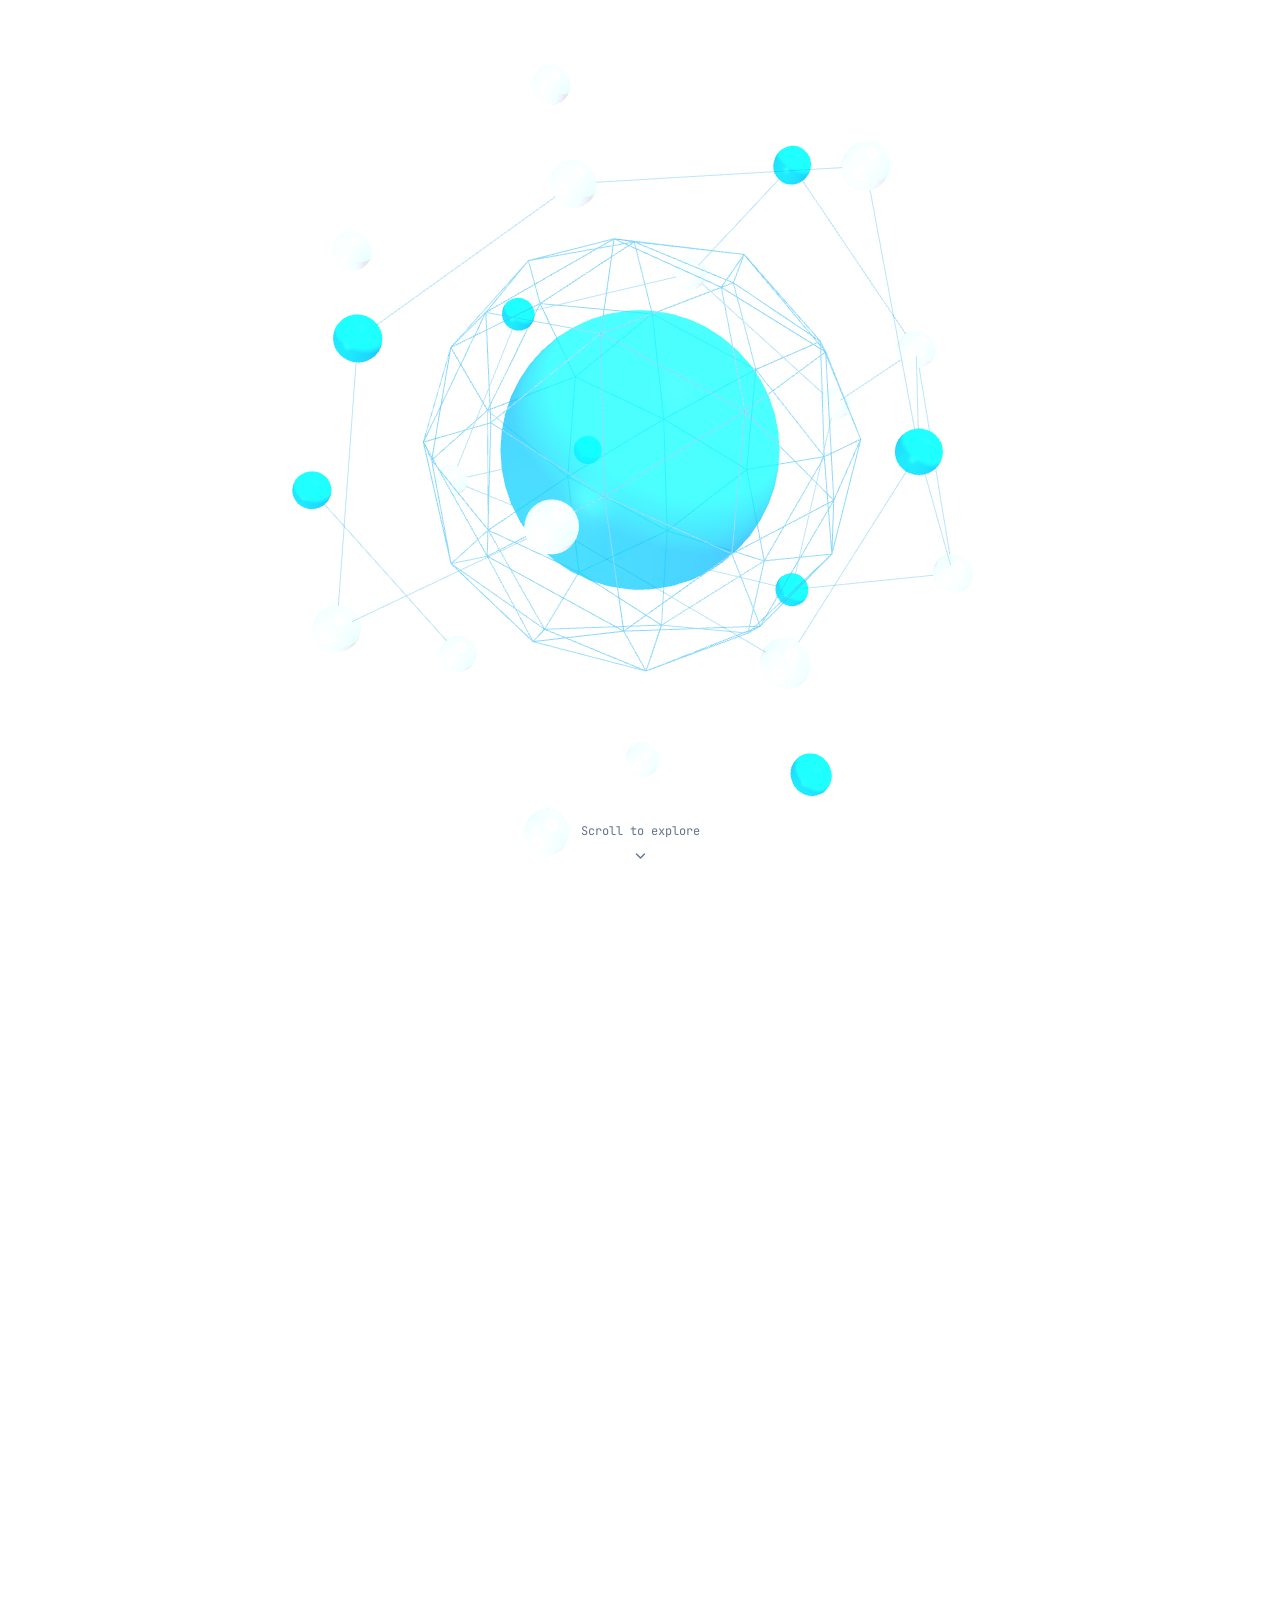
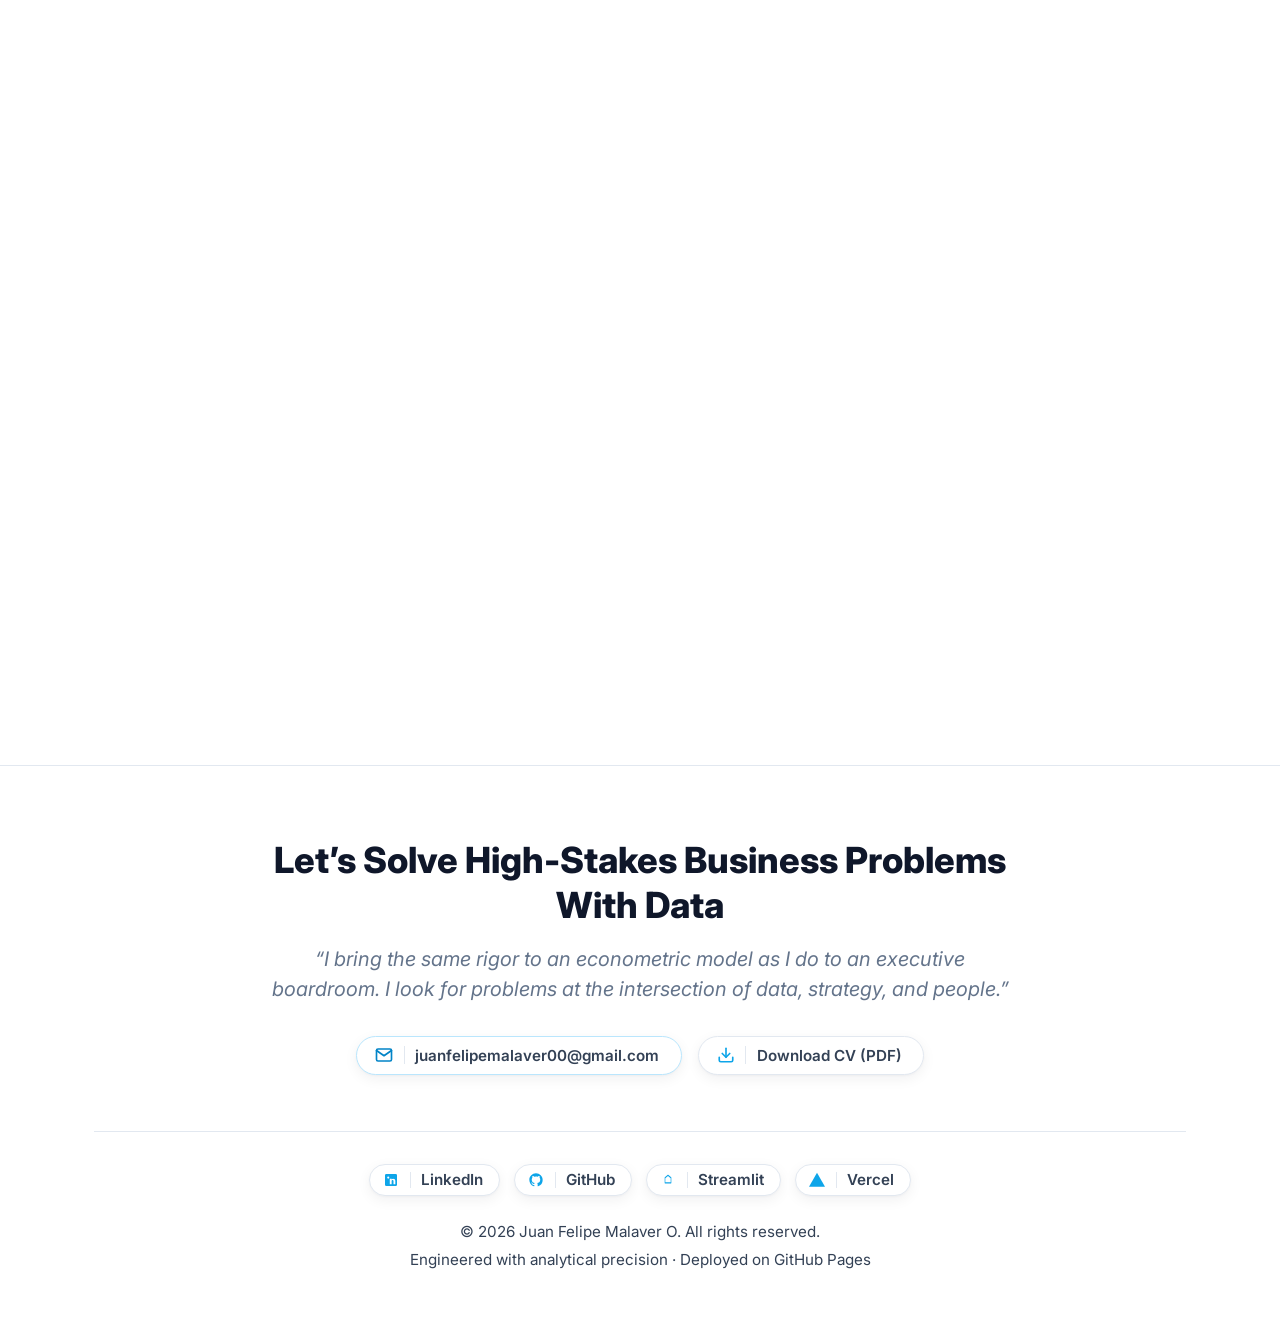
==== commit 7135e073: "feat: full-screen Three.js scroll intro, experience slide-in animations, LSE logo resizing, and hero" ====
--- a/Landing Page/index.html
+++ b/Landing Page/index.html
@@ -72,8 +72,30 @@
   <!-- Subtle Sky-Blue Analytical Canvas on White -->
   <canvas id="analytical-canvas" aria-hidden="true"></canvas>
 
+  <!-- IMMERSIVE CINEMATIC INTRO STAGE WITH THREE.JS PHYSICS -->
+  <div class="intro-stage" id="intro-stage" aria-label="Interactive Introduction">
+    <div class="intro-viewport" id="intro-viewport">
+      <!-- Full-screen Three.js Interactive Physics Canvas -->
+      <div class="intro-three-container" id="intro-three-container"></div>
+
+      <!-- Phased Typographic Overlay: Juan Felipe Malaver O. & Thanks for your interest -->
+      <div class="intro-overlay-text" id="intro-overlay-text" aria-hidden="true">
+        <h1 class="intro-name">Juan Felipe Malaver O.</h1>
+        <p class="intro-thanks">Thanks for your interest</p>
+      </div>
+
+      <!-- Subtle Scroll Prompt -->
+      <div class="intro-scroll-hint" id="intro-scroll-hint" aria-hidden="true">
+        <span>Scroll to explore</span>
+        <svg viewBox="0 0 24 24" width="16" height="16" fill="none" stroke="currentColor" stroke-width="2" stroke-linecap="round" stroke-linejoin="round">
+          <polyline points="6 9 12 15 18 9"></polyline>
+        </svg>
+      </div>
+    </div>
+  </div>
+
   <!-- Clean Header: Sections Menu Only -->
-  <header class="site-header" id="header">
+  <header class="site-header header-intro-hidden" id="site-header">
     <div class="header-container">
       <nav class="main-nav" id="main-nav" aria-label="Sections Navigation">
         <ul class="nav-list">
@@ -107,32 +129,28 @@
     </div>
   </header>
 
-  <main id="main-content">
-    <!-- HERO SECTION WITH ENTRANCE FADE & 3D INTERACTIVE PHYSICS -->
+  <main id="main-content" class="main-landing-content">
+    <!-- HERO SECTION WITH EDITORIAL PORTRAIT & VALUE PROPOSITION -->
     <section class="hero-section" id="hero" aria-labelledby="hero-name-id">
       <div class="section-container hero-container">
         
         <!-- Left Column: Editorial & Value Proposition -->
         <div class="hero-content">
-          <div class="hero-kicker-pill anim-fade-up anim-delay-1">
-            <span>Quantitative Rigor · Commercial Strategy · Measurable Growth</span>
-          </div>
-
-          <div class="hero-title anim-fade-up anim-delay-2">
+          <div class="hero-title anim-fade-up anim-delay-1">
             <h1 class="hero-name" id="hero-name-id">Juan Felipe Malaver O.</h1>
             <h2 class="hero-role">Data Analytics &amp; Business Strategy Consultant</h2>
           </div>
 
-          <p class="hero-value-prop anim-fade-up anim-delay-3">
+          <p class="hero-value-prop anim-fade-up anim-delay-2">
             &ldquo;I bridge business strategy and advanced analytics, helping organizations turn complex data into decisions, clear business strategies, and measurable growth.&rdquo;
           </p>
 
-          <p class="hero-narrative anim-fade-up anim-delay-4">
+          <p class="hero-narrative anim-fade-up anim-delay-3">
             Specializing in quantitative modeling, causal inference, and machine learning to optimize revenue, reduce rejection rates, and build evidence-backed commercial strategies for leading financial institutions across LATAM.
           </p>
 
           <!-- Tactile Pill Action Buttons -->
-          <div class="hero-cta-cluster anim-fade-up anim-delay-5" role="group" aria-label="Key Actions">
+          <div class="hero-cta-cluster anim-fade-up anim-delay-4" role="group" aria-label="Key Actions">
             <!-- Download CV -->
             <a href="./01_Juan_Felipe_Malaver_CV_EN.pdf" download="Juan_Felipe_Malaver_CV.pdf" class="btn-pill btn-pill-primary" id="hero-download-cv">
               <span class="btn-pill-icon">
@@ -178,24 +196,10 @@
           </div>
         </div>
 
-        <!-- Right Column: Pure Circular Photo & 3D Interactive Physics Widget -->
-        <div class="hero-visual anim-fade-up anim-delay-3">
-          <div class="hero-media-stack">
-            <!-- Pure Circular Photo (No outline, no buttons) -->
-            <div class="portrait-circle">
-              <img src="./Foto%20formal.jpg" alt="Juan Felipe Malaver O." class="portrait-img" loading="eager" width="280" height="280">
-            </div>
-
-            <!-- 3D Interactive Analytical Physics Sculpture -->
-            <div class="interactive-3d-card" id="interactive-3d-card">
-              <div class="interactive-3d-canvas-wrap" id="three-canvas-container">
-                <!-- Three.js Canvas injected dynamically via script.js -->
-              </div>
-              <div class="interactive-3d-badge">
-                <span class="badge-live-dot"></span>
-                <span>3D Physics Model · Drag to Rotate · Hover to Displace</span>
-              </div>
-            </div>
+        <!-- Right Column: Pure Circular Photo -->
+        <div class="hero-visual anim-fade-up anim-delay-2">
+          <div class="portrait-circle">
+            <img src="./Foto%20formal.jpg" alt="Juan Felipe Malaver O." class="portrait-img" loading="eager" width="290" height="290">
           </div>
         </div>
       </div>
@@ -990,8 +994,8 @@
               <!-- LSE -->
               <div class="credential-card">
                 <div class="credential-header-row">
-                  <div class="edu-logo-frame">
-                    <img src="./Logos/LSE.png" alt="London School of Economics" class="edu-logo-img">
+                  <div class="edu-logo-frame lse-frame">
+                    <img src="./Logos/LSE.png" alt="London School of Economics" class="edu-logo-img lse-logo">
                   </div>
                   <span class="credential-period">January 2021 – October 2025</span>
                 </div>
--- a/Landing Page/styles.css
+++ b/Landing Page/styles.css
@@ -287,6 +287,100 @@
   padding: 0.45rem 1rem 0.45rem 0.85rem;
 }
 
+/* --- IMMERSIVE CINEMATIC INTRO STAGE (THREE.JS PHYSICS) --- */
+.intro-stage {
+  position: relative;
+  height: 250vh; /* Slow, gradual scroll experience */
+  background: #FFFFFF;
+  z-index: 40;
+}
+
+.intro-viewport {
+  position: sticky;
+  top: 0;
+  width: 100%;
+  height: 100vh;
+  overflow: hidden;
+  background: #FFFFFF;
+  display: flex;
+  align-items: center;
+  justify-content: center;
+  transition: opacity 0.35s ease;
+}
+
+.intro-three-container {
+  position: absolute;
+  inset: 0;
+  width: 100%;
+  height: 100%;
+  cursor: grab;
+  z-index: 1;
+}
+
+.intro-three-container:active {
+  cursor: grabbing;
+}
+
+.intro-overlay-text {
+  position: relative;
+  z-index: 10;
+  text-align: center;
+  pointer-events: none;
+  padding: 0 1.5rem;
+  max-width: 800px;
+  opacity: 0;
+  transform: translateY(24px);
+  will-change: transform, opacity;
+  transition: transform 0.25s ease-out, opacity 0.25s ease-out;
+}
+
+.intro-name {
+  font-size: var(--font-size-title);
+  font-weight: 800;
+  color: var(--text-dark);
+  letter-spacing: -0.03em;
+  margin-bottom: 0.65rem;
+  line-height: 1.15;
+}
+
+.intro-thanks {
+  font-size: var(--font-size-subtitle);
+  font-weight: 600;
+  color: var(--accent-sky);
+  letter-spacing: 0.02em;
+}
+
+.intro-scroll-hint {
+  position: absolute;
+  bottom: 2.25rem;
+  left: 50%;
+  transform: translateX(-50%);
+  display: flex;
+  flex-direction: column;
+  align-items: center;
+  gap: 0.4rem;
+  font-family: var(--font-mono);
+  font-size: 0.75rem;
+  color: var(--text-muted);
+  pointer-events: none;
+  transition: opacity 0.35s ease;
+  z-index: 10;
+  animation: floatHint 2.4s infinite ease-in-out;
+}
+
+@keyframes floatHint {
+  0%, 100% { transform: translate(-50%, 0); }
+  50% { transform: translate(-50%, 6px); }
+}
+
+/* --- MAIN CONTENT TRANSITION --- */
+.main-landing-content {
+  position: relative;
+  background: #FFFFFF;
+  z-index: 20;
+  transition: opacity 0.4s ease;
+}
+
 /* --- HEADER & NAVIGATION --- */
 .site-header {
   position: sticky;
@@ -297,6 +391,19 @@
   background: rgba(255, 255, 255, 0.94);
   backdrop-filter: blur(12px);
   border-bottom: 1px solid var(--border-subtle);
+  transition: opacity 0.35s ease, transform 0.35s ease;
+}
+
+.site-header.header-intro-hidden {
+  opacity: 0;
+  pointer-events: none;
+  transform: translateY(-100%);
+}
+
+.site-header.header-visible {
+  opacity: 1;
+  pointer-events: auto;
+  transform: translateY(0);
 }
 
 .header-container {
@@ -440,27 +547,19 @@
   margin-top: 0.75rem;
 }
 
-/* HERO VISUAL: CIRCULAR PHOTO & 3D INTERACTIVE PHYSICS WIDGET */
+/* HERO VISUAL: PURE CIRCULAR EDITORIAL PORTRAIT */
 .hero-visual {
   display: flex;
   justify-content: center;
   align-items: center;
 }
 
-.hero-media-stack {
-  display: flex;
-  flex-direction: column;
-  align-items: center;
-  gap: 1.5rem;
-  width: 100%;
-}
-
 .portrait-circle {
-  width: 260px;
-  height: 260px;
+  width: 290px;
+  height: 290px;
   border-radius: 50%;
   overflow: hidden;
-  box-shadow: 0 10px 30px rgba(15, 23, 42, 0.08);
+  box-shadow: 0 16px 36px rgba(15, 23, 42, 0.08);
   background: #F1F5F9;
   animation: scaleFadeIn 0.8s var(--ease-spring) forwards;
 }
@@ -471,63 +570,6 @@
   object-fit: cover;
   object-position: center 15%;
   display: block;
-}
-
-/* 3D Interactive Analytical Physics Card */
-.interactive-3d-card {
-  width: 100%;
-  max-width: 340px;
-  height: 240px;
-  border-radius: var(--radius-md);
-  background: #FFFFFF;
-  border: 1px solid var(--border-subtle);
-  box-shadow: 
-    0 6px 0 #CBD5E1,
-    0 14px 28px rgba(14, 165, 233, 0.1),
-    inset 0 1px 0 #FFFFFF;
-  position: relative;
-  overflow: hidden;
-  transition: transform 0.25s var(--ease-spring), box-shadow 0.25s ease;
-}
-
-.interactive-3d-card:hover {
-  transform: translateY(-3px);
-  box-shadow: 
-    0 8px 0 #93C5FD,
-    0 18px 32px rgba(14, 165, 233, 0.16),
-    inset 0 0 16px rgba(56, 189, 248, 0.08);
-  border-color: #38BDF8;
-}
-
-.interactive-3d-canvas-wrap {
-  width: 100%;
-  height: 100%;
-  cursor: grab;
-}
-
-.interactive-3d-canvas-wrap:active {
-  cursor: grabbing;
-}
-
-.interactive-3d-badge {
-  position: absolute;
-  bottom: 10px;
-  left: 50%;
-  transform: translateX(-50%);
-  font-family: var(--font-mono);
-  font-size: 0.6875rem;
-  background: rgba(255, 255, 255, 0.9);
-  backdrop-filter: blur(8px);
-  padding: 0.25rem 0.65rem;
-  border-radius: var(--radius-pill);
-  border: 1px solid var(--border-subtle);
-  color: var(--accent-sky-dark);
-  display: flex;
-  align-items: center;
-  gap: 0.4rem;
-  pointer-events: none;
-  white-space: nowrap;
-  box-shadow: 0 2px 8px rgba(15, 23, 42, 0.06);
 }
 
 .badge-live-dot {
@@ -620,6 +662,15 @@
   position: relative;
   padding-left: 55px;
   margin-bottom: 2.5rem;
+  opacity: 0;
+  transform: translateX(75px);
+  transition: opacity 0.75s cubic-bezier(0.16, 1, 0.3, 1), transform 0.75s cubic-bezier(0.16, 1, 0.3, 1);
+  will-change: transform, opacity;
+}
+
+.timeline-item.is-inview {
+  opacity: 1;
+  transform: translateX(0);
 }
 
 .timeline-item:last-child {
@@ -1283,15 +1334,26 @@
 }
 
 .edu-logo-frame {
-  height: 34px;
-  max-width: 100px;
+  height: 48px;
+  max-width: 140px;
   display: flex;
   align-items: center;
 }
 
 .edu-logo-img {
-  max-height: 32px;
-  max-width: 90px;
+  max-height: 44px;
+  max-width: 130px;
+  object-fit: contain;
+}
+
+.edu-logo-frame.lse-frame {
+  height: 64px;
+  max-width: 160px;
+}
+
+.edu-logo-img.lse-logo {
+  max-height: 60px;
+  max-width: 150px;
   object-fit: contain;
 }
 
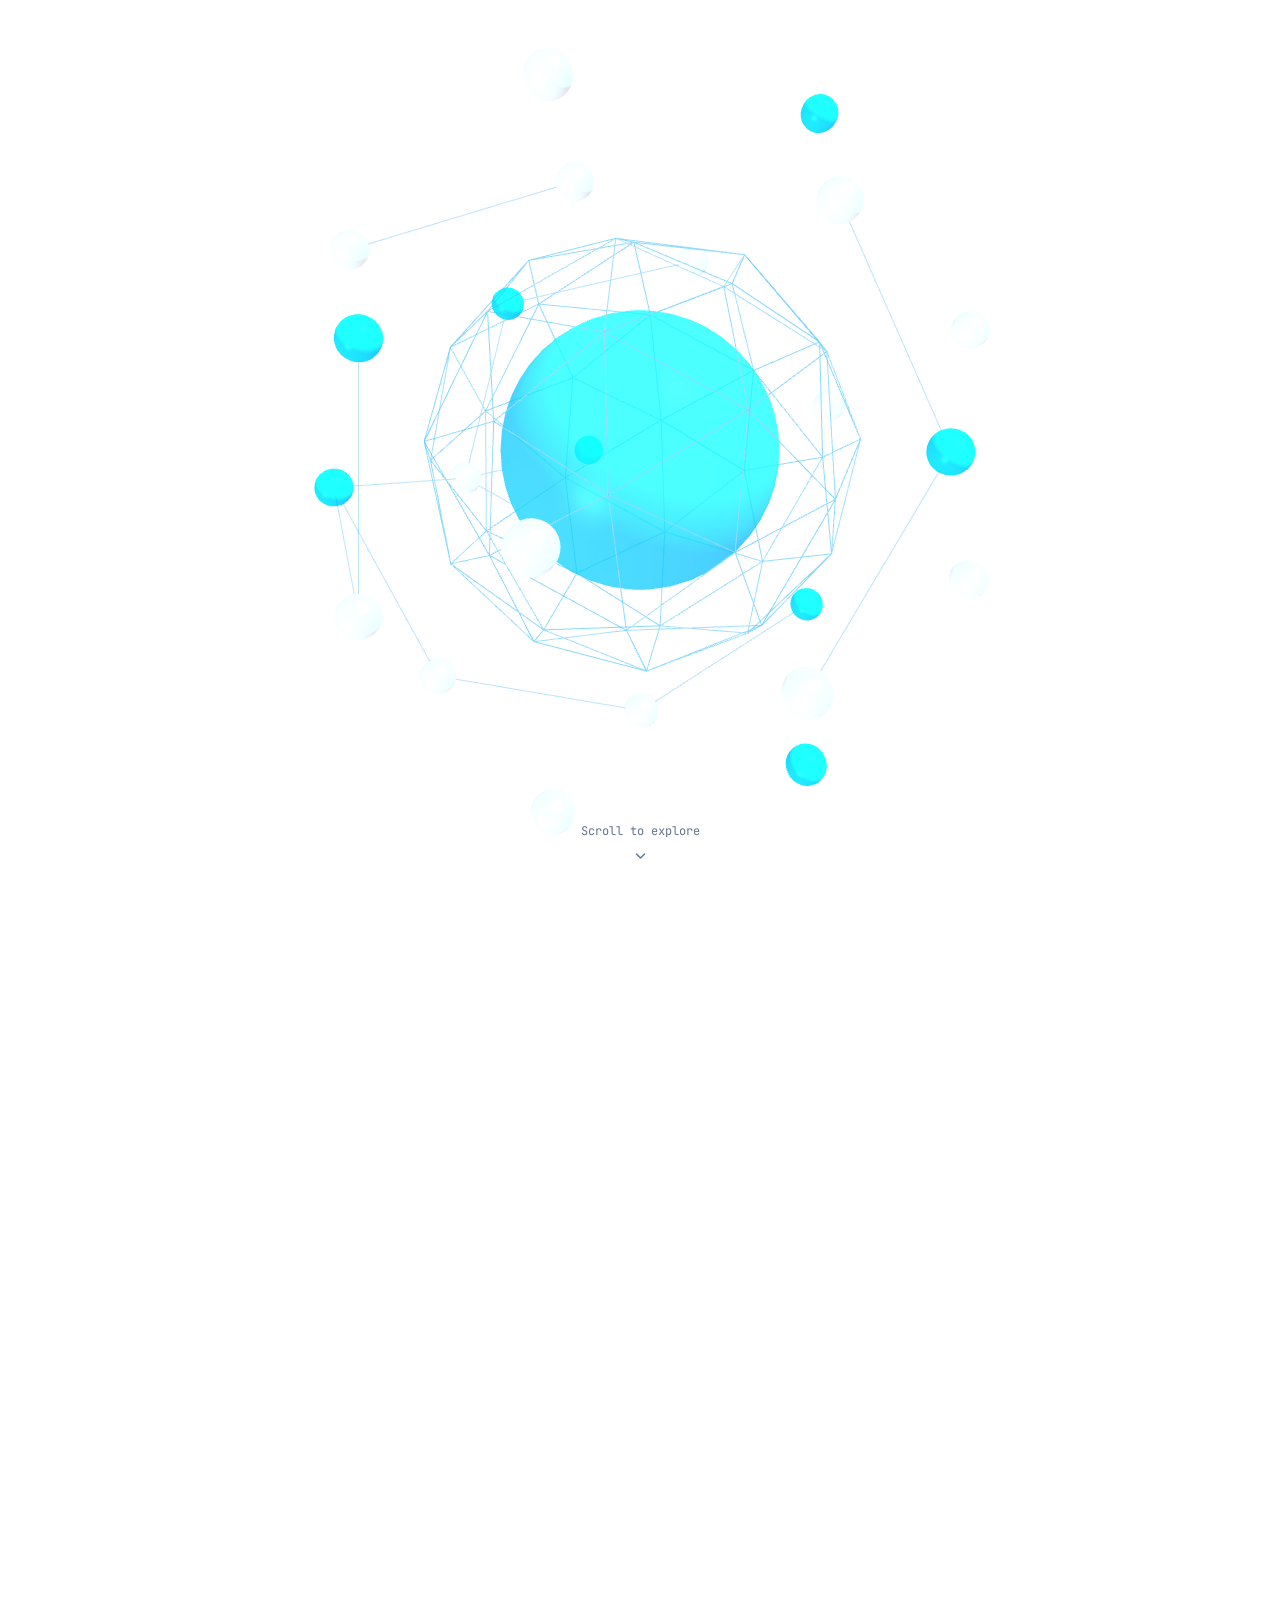
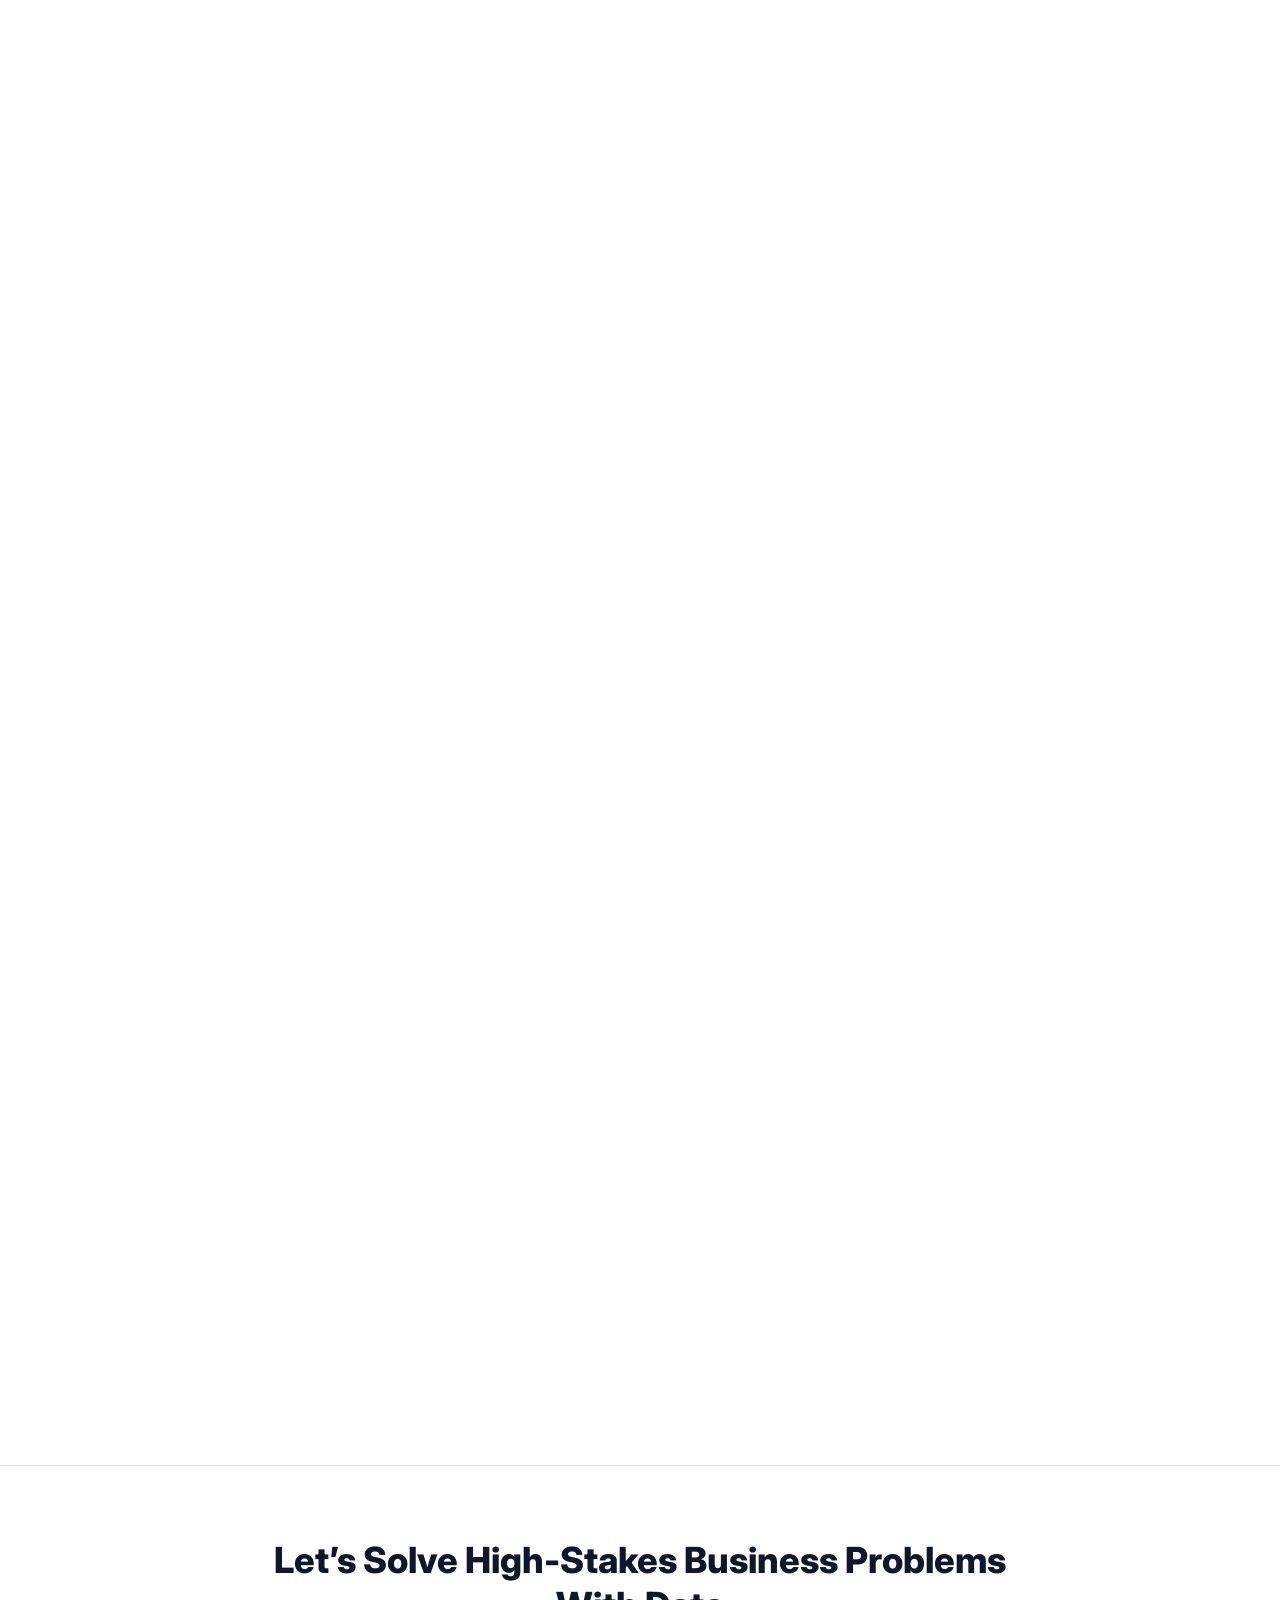
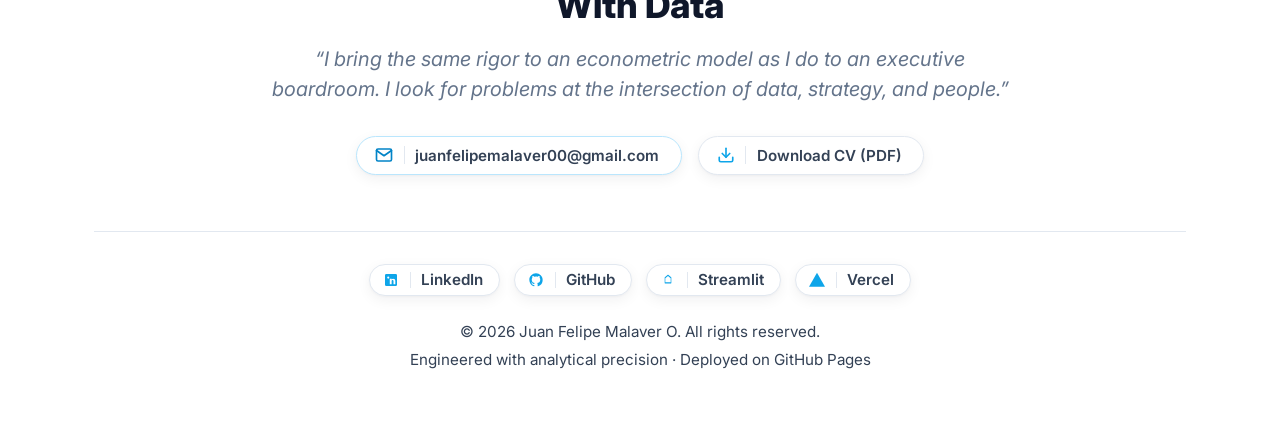
==== commit 247ce612: "ui: shorten intro scroll, slow timeline + midpoint trigger, enlarge LSE logo, add section fade-in tr" ====
--- a/Landing Page/index.html
+++ b/Landing Page/index.html
@@ -227,7 +227,7 @@
     </section>
 
     <!-- PROFESSIONAL EXPERIENCE SECTION -->
-    <section class="section experience-section" id="experience" aria-labelledby="experience-title">
+    <section class="section experience-section fade-section" id="experience" aria-labelledby="experience-title">
       <div class="section-container">
         <div class="section-header">
           <div class="section-kicker">Track Record &amp; Leadership</div>
@@ -438,7 +438,7 @@
     </section>
 
     <!-- PERIODIC TABLE OF CAPABILITIES (27 3D FUTURISTIC BUTTONS ACROSS 4 CORE CATEGORIES) -->
-    <section class="section capabilities-section" id="capabilities" aria-labelledby="capabilities-title">
+    <section class="section capabilities-section fade-section" id="capabilities" aria-labelledby="capabilities-title">
       <div class="section-container">
         <div class="section-header">
           <div class="section-kicker">Analytical Framework</div>
@@ -782,7 +782,7 @@
     </section>
 
     <!-- SELECTED PROJECTS SECTION -->
-    <section class="section projects-section" id="projects" aria-labelledby="projects-title">
+    <section class="section projects-section fade-section" id="projects" aria-labelledby="projects-title">
       <div class="section-container">
         <div class="section-header">
           <div class="section-kicker">Interactive Portfolios &amp; Repositories</div>
@@ -952,7 +952,7 @@
     </section>
 
     <!-- EDUCATION & RECOGNITION (With Official Logos) -->
-    <section class="section education-section" id="education" aria-labelledby="education-title">
+    <section class="section education-section fade-section" id="education" aria-labelledby="education-title">
       <div class="section-container">
         <div class="section-header">
           <div class="section-kicker">Academic Rigor &amp; Proven Excellence</div>
--- a/Landing Page/styles.css
+++ b/Landing Page/styles.css
@@ -290,10 +290,11 @@
 /* --- IMMERSIVE CINEMATIC INTRO STAGE (THREE.JS PHYSICS) --- */
 .intro-stage {
   position: relative;
-  height: 250vh; /* Slow, gradual scroll experience */
+  height: 150vh; /* Slightly shorter intro scroll distance */
   background: #FFFFFF;
   z-index: 40;
 }
+
 
 .intro-viewport {
   position: sticky;
@@ -373,12 +374,24 @@
   50% { transform: translate(-50%, 6px); }
 }
 
-/* --- MAIN CONTENT TRANSITION --- */
+/* --- MAIN CONTENT & MEDIUM-SPEED SECTION FADE TRANSITIONS --- */
 .main-landing-content {
   position: relative;
   background: #FFFFFF;
   z-index: 20;
-  transition: opacity 0.4s ease;
+  transition: opacity 0.45s ease;
+}
+
+.fade-section {
+  opacity: 0;
+  transform: translateY(32px);
+  transition: opacity 0.8s ease-out, transform 0.8s cubic-bezier(0.16, 1, 0.3, 1);
+  will-change: opacity, transform;
+}
+
+.fade-section.is-visible {
+  opacity: 1;
+  transform: translateY(0);
 }
 
 /* --- HEADER & NAVIGATION --- */
@@ -664,7 +677,7 @@
   margin-bottom: 2.5rem;
   opacity: 0;
   transform: translateX(75px);
-  transition: opacity 0.75s cubic-bezier(0.16, 1, 0.3, 1), transform 0.75s cubic-bezier(0.16, 1, 0.3, 1);
+  transition: opacity 1.6s cubic-bezier(0.16, 1, 0.3, 1), transform 1.6s cubic-bezier(0.16, 1, 0.3, 1);
   will-change: transform, opacity;
 }
 
@@ -1347,13 +1360,13 @@
 }
 
 .edu-logo-frame.lse-frame {
-  height: 64px;
-  max-width: 160px;
+  height: 90px;
+  max-width: 180px;
 }
 
 .edu-logo-img.lse-logo {
-  max-height: 60px;
-  max-width: 150px;
+  max-height: 86px;
+  max-width: 170px;
   object-fit: contain;
 }
 
@@ -1684,6 +1697,21 @@
   }
 }
 
+/* --- FADE-SECTION UTILITY (scroll-triggered fade between page phases) --- */
+.fade-section {
+  opacity: 0;
+  transform: translateY(28px);
+  transition:
+    opacity 0.85s cubic-bezier(0.16, 1, 0.3, 1),
+    transform 0.85s cubic-bezier(0.16, 1, 0.3, 1);
+  will-change: opacity, transform;
+}
+
+.fade-section.is-visible {
+  opacity: 1;
+  transform: translateY(0);
+}
+
 @media (prefers-reduced-motion: reduce) {
   *, *::before, *::after {
     animation-duration: 0.01ms !important;
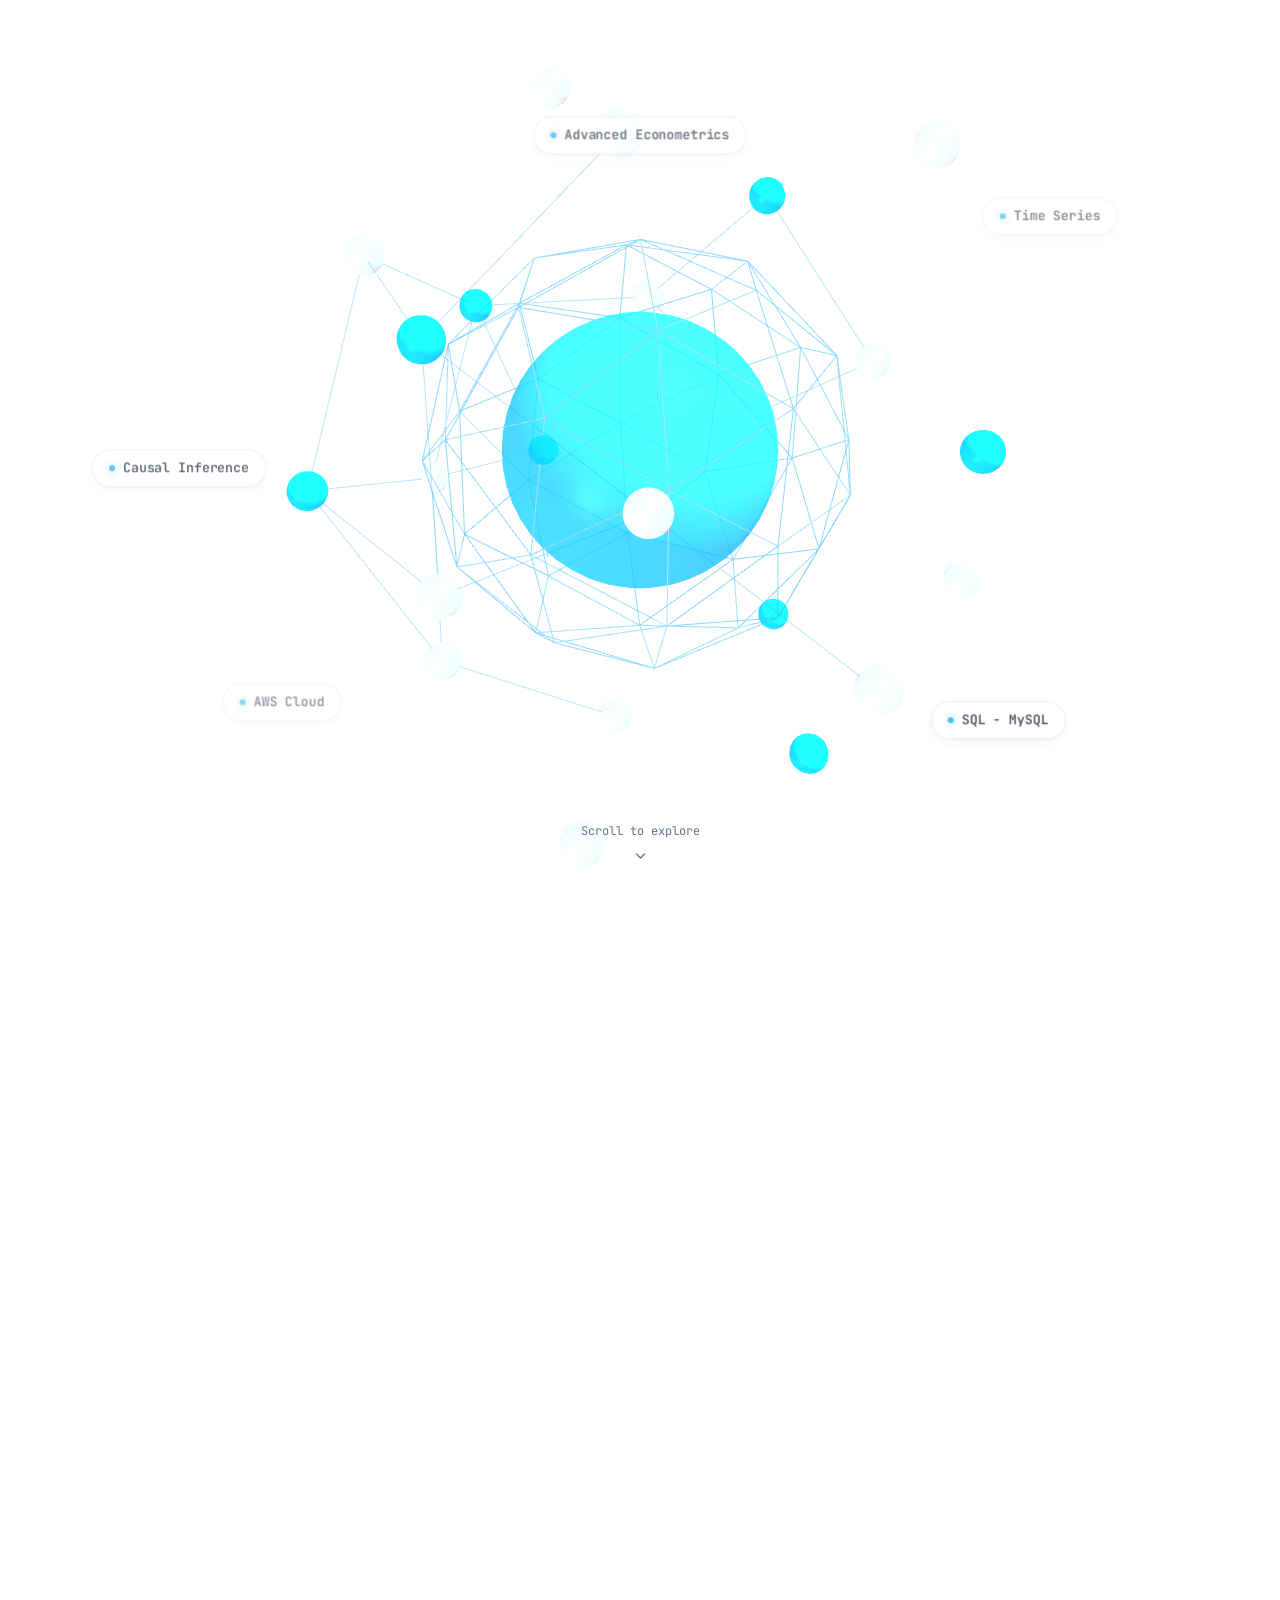
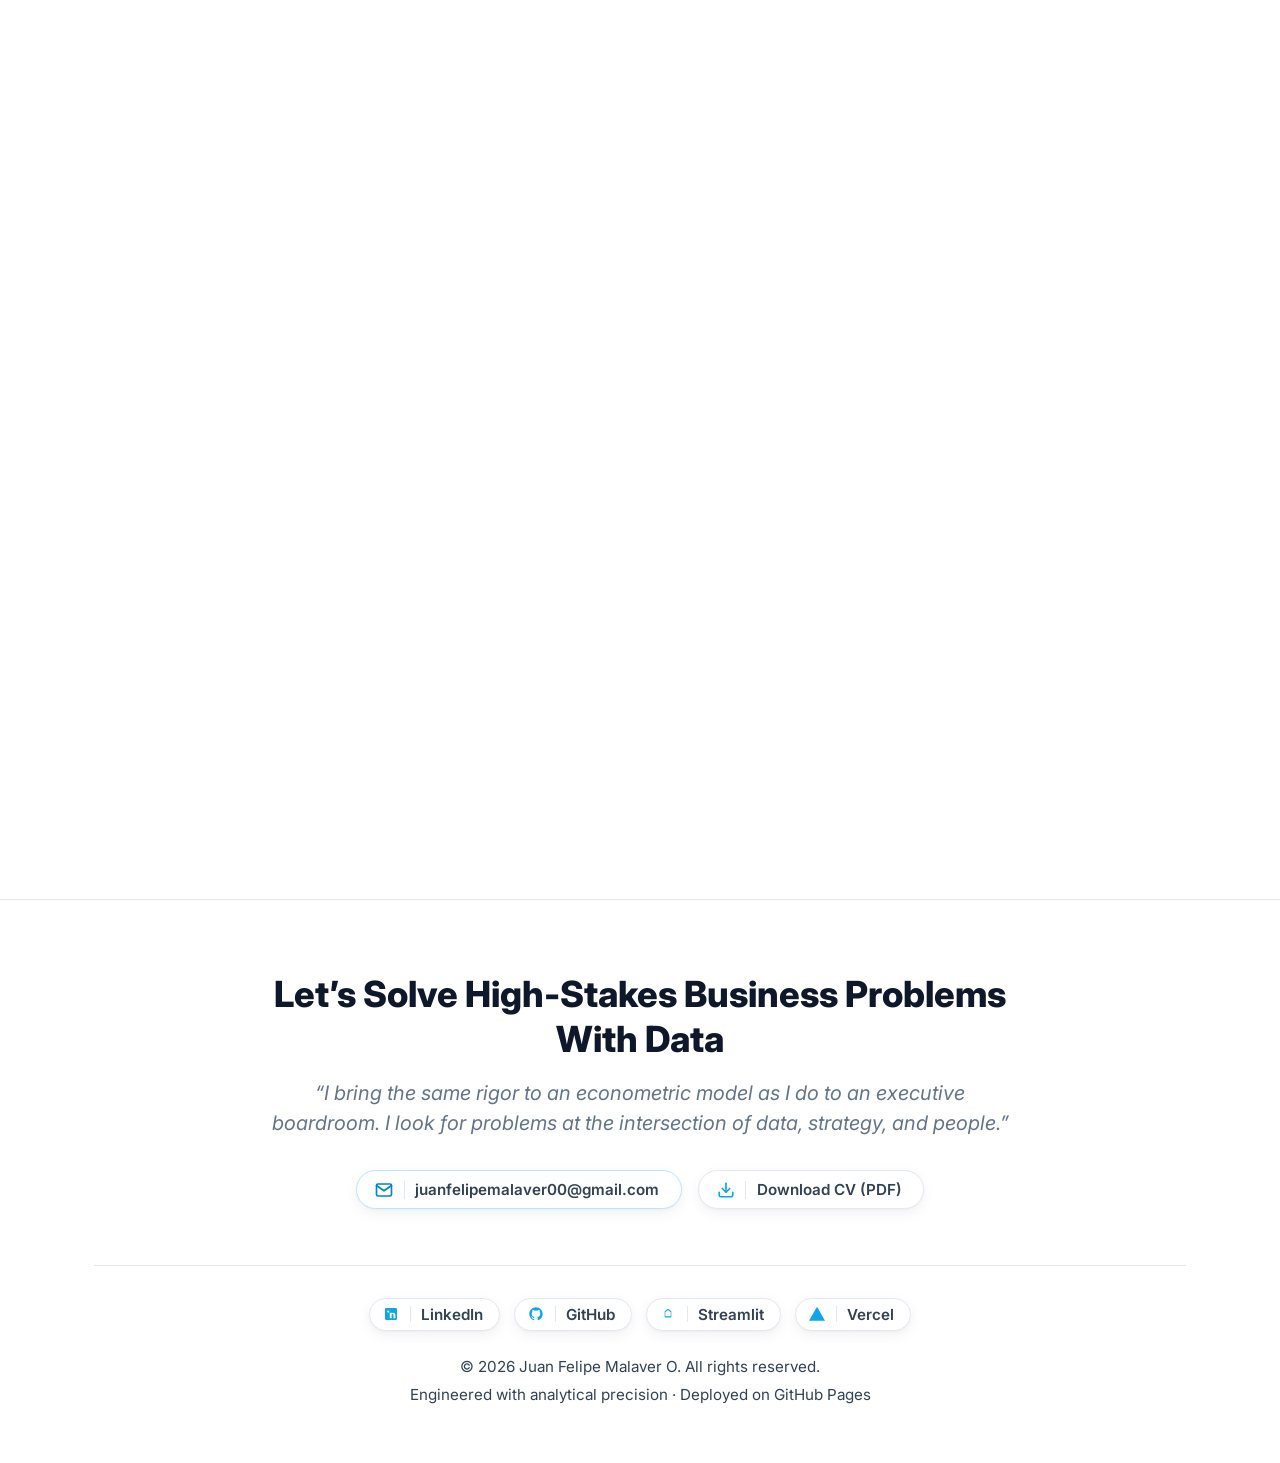
==== commit c41faba3: "feat: reclasificar 52 skills del Word, añadir nube flotante 3D, fades de fases y ajustes de educació" ====
--- a/Landing Page/index.html
+++ b/Landing Page/index.html
@@ -78,6 +78,9 @@
       <!-- Full-screen Three.js Interactive Physics Canvas -->
       <div class="intro-three-container" id="intro-three-container"></div>
 
+      <!-- Floating Horizontal Skills Cloud Layer with Dynamic Opacities -->
+      <div class="intro-floating-skills" id="intro-floating-skills" aria-hidden="true"></div>
+
       <!-- Phased Typographic Overlay: Juan Felipe Malaver O. & Thanks for your interest -->
       <div class="intro-overlay-text" id="intro-overlay-text" aria-hidden="true">
         <h1 class="intro-name">Juan Felipe Malaver O.</h1>
@@ -227,9 +230,9 @@
     </section>
 
     <!-- PROFESSIONAL EXPERIENCE SECTION -->
-    <section class="section experience-section fade-section" id="experience" aria-labelledby="experience-title">
+    <section class="section experience-section" id="experience" aria-labelledby="experience-title">
       <div class="section-container">
-        <div class="section-header">
+        <div class="section-header fade-section">
           <div class="section-kicker">Track Record &amp; Leadership</div>
           <h2 class="section-title" id="experience-title">Professional Experience</h2>
           <p class="section-subtitle">
@@ -237,7 +240,7 @@
           </p>
         </div>
 
-        <div class="timeline-container">
+        <div class="timeline-container fade-section" style="transition-delay:0.15s">
           <div class="timeline-track" aria-hidden="true"></div>
 
           <!-- Mastercard: Associate Analytics Consultant -->
@@ -290,7 +293,7 @@
             </div>
           </article>
 
-          <!-- Mastercard: Associate Consultant I -->
+          <!-- Mastercard: Associate Consultant Intern -->
           <article class="timeline-item" data-timeline-id="exp-2">
             <div class="timeline-node" aria-hidden="true">
               <span class="node-inner"></span>
@@ -308,7 +311,7 @@
                 </div>
               </div>
 
-              <h3 class="timeline-role">Associate Consultant I</h3>
+              <h3 class="timeline-role">Associate Consultant Intern</h3>
               <p class="timeline-summary">
                 Engineered commercial projection, propensity, and scoring models to optimize mass marketing campaigns across Latin American banking clients.
               </p>
@@ -438,9 +441,9 @@
     </section>
 
     <!-- PERIODIC TABLE OF CAPABILITIES (27 3D FUTURISTIC BUTTONS ACROSS 4 CORE CATEGORIES) -->
-    <section class="section capabilities-section fade-section" id="capabilities" aria-labelledby="capabilities-title">
+    <section class="section capabilities-section" id="capabilities" aria-labelledby="capabilities-title">
       <div class="section-container">
-        <div class="section-header">
+        <div class="section-header fade-section">
           <div class="section-kicker">Analytical Framework</div>
           <h2 class="section-title" id="capabilities-title">How I Create Business Impact</h2>
           <p class="section-subtitle">
@@ -449,298 +452,495 @@
         </div>
 
         <!-- Category Filter Tabs -->
-        <div class="capabilities-nav" role="tablist" aria-label="Filter capabilities by family">
-          <button class="filter-tab active" data-filter="all" role="tab" aria-selected="true">All Elements (27)</button>
-          <button class="filter-tab" data-filter="ad" role="tab" aria-selected="false">
-            <span class="tab-indicator cat-ad-bg"></span> Analytics &amp; Data (12)
+        <div class="capabilities-nav fade-section" style="transition-delay:0.12s" role="tablist" aria-label="Filter capabilities by family">
+          <button class="filter-tab active" data-filter="all" role="tab" aria-selected="true">All Elements (52)</button>
+          <button class="filter-tab" data-filter="lang" role="tab" aria-selected="false">
+            <span class="tab-indicator cat-lang-bg"></span> Languages (4)
           </button>
-          <button class="filter-tab" data-filter="bc" role="tab" aria-selected="false">
-            <span class="tab-indicator cat-bc-bg"></span> Business Strategy &amp; Consulting (5)
+          <button class="filter-tab" data-filter="gda" role="tab" aria-selected="false">
+            <span class="tab-indicator cat-gda-bg"></span> General Data Analysis (13)
           </button>
-          <button class="filter-tab" data-filter="de" role="tab" aria-selected="false">
-            <span class="tab-indicator cat-de-bg"></span> Data Engineering (5)
+          <button class="filter-tab" data-filter="mlds" role="tab" aria-selected="false">
+            <span class="tab-indicator cat-mlds-bg"></span> ML &amp; Data Science (9)
           </button>
-          <button class="filter-tab" data-filter="le" role="tab" aria-selected="false">
-            <span class="tab-indicator cat-le-bg"></span> Leadership &amp; EQ (5)
+          <button class="filter-tab" data-filter="tool" role="tab" aria-selected="false">
+            <span class="tab-indicator cat-tool-bg"></span> Stack &amp; Tools (18)
           </button>
-        </div>
-
-        <div class="periodic-layout">
+          <button class="filter-tab" data-filter="biz" role="tab" aria-selected="false">
+            <span class="tab-indicator cat-biz-bg"></span> Consulting &amp; Business (8)
+          </button>
+        </div>
+
+        <div class="periodic-layout fade-section" style="transition-delay:0.25s">
           <!-- 3D Futuristic Modular Button Grid -->
           <div class="periodic-grid" id="periodic-table" role="region" aria-label="3D Capabilities Grid">
-            
-            <!-- Category 1: Analytics & Data (AD - 12 elements) -->
-            <button class="pt-cell cat-ad" data-id="ad-1" data-cat="ad" tabindex="0">
+            <button class="pt-cell cat-lang" data-id="lang-1" data-cat="lang" tabindex="0">
               <span class="pt-glare"></span>
               <div class="pt-cell-top">
                 <span class="pt-number">01</span>
                 <span class="pt-pip"></span>
               </div>
-              <span class="pt-symbol">Arm</span>
-              <span class="pt-name">Association Rule Mining</span>
-            </button>
-
-            <button class="pt-cell cat-ad" data-id="ad-2" data-cat="ad" tabindex="0">
+              <span class="pt-symbol">Py</span>
+              <span class="pt-name">Python</span>
+            </button>
+            <button class="pt-cell cat-lang" data-id="lang-2" data-cat="lang" tabindex="0">
               <span class="pt-glare"></span>
               <div class="pt-cell-top">
                 <span class="pt-number">02</span>
                 <span class="pt-pip"></span>
               </div>
-              <span class="pt-symbol">Apr</span>
-              <span class="pt-name">Apriori Algorithm</span>
-            </button>
-
-            <button class="pt-cell cat-ad" data-id="ad-3" data-cat="ad" tabindex="0">
+              <span class="pt-symbol">Sql</span>
+              <span class="pt-name">SQL - MySQL</span>
+            </button>
+            <button class="pt-cell cat-lang" data-id="lang-3" data-cat="lang" tabindex="0">
               <span class="pt-glare"></span>
               <div class="pt-cell-top">
                 <span class="pt-number">03</span>
                 <span class="pt-pip"></span>
               </div>
-              <span class="pt-symbol">Ssa</span>
-              <span class="pt-name">Sequential Pattern Analysis</span>
-            </button>
-
-            <button class="pt-cell cat-ad" data-id="ad-4" data-cat="ad" tabindex="0">
+              <span class="pt-symbol">R</span>
+              <span class="pt-name">R</span>
+            </button>
+            <button class="pt-cell cat-lang" data-id="lang-4" data-cat="lang" tabindex="0">
               <span class="pt-glare"></span>
               <div class="pt-cell-top">
                 <span class="pt-number">04</span>
                 <span class="pt-pip"></span>
               </div>
-              <span class="pt-symbol">Pm</span>
-              <span class="pt-name">Predictive Modeling</span>
-            </button>
-
-            <button class="pt-cell cat-ad" data-id="ad-5" data-cat="ad" tabindex="0">
+              <span class="pt-symbol">Tex</span>
+              <span class="pt-name">LaTeX</span>
+            </button>
+            <button class="pt-cell cat-gda" data-id="gda-1" data-cat="gda" tabindex="0">
               <span class="pt-glare"></span>
               <div class="pt-cell-top">
                 <span class="pt-number">05</span>
                 <span class="pt-pip"></span>
               </div>
-              <span class="pt-symbol">Cl</span>
-              <span class="pt-name">Clustering (K-Medoids / Gower)</span>
-            </button>
-
-            <button class="pt-cell cat-ad" data-id="ad-6" data-cat="ad" tabindex="0">
+              <span class="pt-symbol">Dg</span>
+              <span class="pt-name">Data Governance</span>
+            </button>
+            <button class="pt-cell cat-gda" data-id="gda-2" data-cat="gda" tabindex="0">
               <span class="pt-glare"></span>
               <div class="pt-cell-top">
                 <span class="pt-number">06</span>
                 <span class="pt-pip"></span>
               </div>
-              <span class="pt-symbol">Ml</span>
-              <span class="pt-name">Applied Machine Learning</span>
-            </button>
-
-            <button class="pt-cell cat-ad" data-id="ad-7" data-cat="ad" tabindex="0">
+              <span class="pt-symbol">Gdp</span>
+              <span class="pt-name">GDPR (PII Protection)</span>
+            </button>
+            <button class="pt-cell cat-gda is-active" data-id="gda-3" data-cat="gda" tabindex="0">
               <span class="pt-glare"></span>
               <div class="pt-cell-top">
                 <span class="pt-number">07</span>
-                <span class="pt-pip"></span>
-              </div>
-              <span class="pt-symbol">Ec</span>
-              <span class="pt-name">Advanced Econometrics</span>
-            </button>
-
-            <button class="pt-cell cat-ad" data-id="ad-8" data-cat="ad" tabindex="0">
-              <span class="pt-glare"></span>
-              <div class="pt-cell-top">
-                <span class="pt-number">08</span>
-                <span class="pt-pip"></span>
-              </div>
-              <span class="pt-symbol">Py</span>
-              <span class="pt-name">Python DS &amp; ML</span>
-            </button>
-
-            <button class="pt-cell cat-ad" data-id="ad-9" data-cat="ad" tabindex="0">
-              <span class="pt-glare"></span>
-              <div class="pt-cell-top">
-                <span class="pt-number">09</span>
-                <span class="pt-pip"></span>
-              </div>
-              <span class="pt-symbol">R</span>
-              <span class="pt-name">R Spatial &amp; Time Series</span>
-            </button>
-
-            <button class="pt-cell cat-ad is-active" data-id="ad-10" data-cat="ad" tabindex="0">
-              <span class="pt-glare"></span>
-              <div class="pt-cell-top">
-                <span class="pt-number">10</span>
                 <span class="pt-pip"></span>
               </div>
               <span class="pt-symbol">Ci</span>
               <span class="pt-name">Causal Inference</span>
             </button>
-
-            <button class="pt-cell cat-ad" data-id="ad-11" data-cat="ad" tabindex="0">
+            <button class="pt-cell cat-gda" data-id="gda-4" data-cat="gda" tabindex="0">
+              <span class="pt-glare"></span>
+              <div class="pt-cell-top">
+                <span class="pt-number">08</span>
+                <span class="pt-pip"></span>
+              </div>
+              <span class="pt-symbol">Ab</span>
+              <span class="pt-name">A/B Testing</span>
+            </button>
+            <button class="pt-cell cat-gda" data-id="gda-5" data-cat="gda" tabindex="0">
+              <span class="pt-glare"></span>
+              <div class="pt-cell-top">
+                <span class="pt-number">09</span>
+                <span class="pt-pip"></span>
+              </div>
+              <span class="pt-symbol">Ecm</span>
+              <span class="pt-name">Advanced Econometrics</span>
+            </button>
+            <button class="pt-cell cat-gda" data-id="gda-6" data-cat="gda" tabindex="0">
+              <span class="pt-glare"></span>
+              <div class="pt-cell-top">
+                <span class="pt-number">10</span>
+                <span class="pt-pip"></span>
+              </div>
+              <span class="pt-symbol">Psm</span>
+              <span class="pt-name">Propensity Score Matching</span>
+            </button>
+            <button class="pt-cell cat-gda" data-id="gda-7" data-cat="gda" tabindex="0">
               <span class="pt-glare"></span>
               <div class="pt-cell-top">
                 <span class="pt-number">11</span>
+                <span class="pt-pip"></span>
+              </div>
+              <span class="pt-symbol">Exp</span>
+              <span class="pt-name">Experiments Design</span>
+            </button>
+            <button class="pt-cell cat-gda" data-id="gda-8" data-cat="gda" tabindex="0">
+              <span class="pt-glare"></span>
+              <div class="pt-cell-top">
+                <span class="pt-number">12</span>
+                <span class="pt-pip"></span>
+              </div>
+              <span class="pt-symbol">Did</span>
+              <span class="pt-name">Diff-in-Diff (Callaway &amp; S.)</span>
+            </button>
+            <button class="pt-cell cat-gda" data-id="gda-9" data-cat="gda" tabindex="0">
+              <span class="pt-glare"></span>
+              <div class="pt-cell-top">
+                <span class="pt-number">13</span>
+                <span class="pt-pip"></span>
+              </div>
+              <span class="pt-symbol">Seq</span>
+              <span class="pt-name">Sequential Patterns (Cross-Sale)</span>
+            </button>
+            <button class="pt-cell cat-gda" data-id="gda-10" data-cat="gda" tabindex="0">
+              <span class="pt-glare"></span>
+              <div class="pt-cell-top">
+                <span class="pt-number">14</span>
                 <span class="pt-pip"></span>
               </div>
               <span class="pt-symbol">Rfm</span>
               <span class="pt-name">RFM Customer Models</span>
             </button>
-
-            <button class="pt-cell cat-ad" data-id="ad-12" data-cat="ad" tabindex="0">
-              <span class="pt-glare"></span>
-              <div class="pt-cell-top">
-                <span class="pt-number">12</span>
-                <span class="pt-pip"></span>
-              </div>
-              <span class="pt-symbol">Bi</span>
-              <span class="pt-name">Business Intelligence</span>
-            </button>
-
-            <!-- Category 2: Business Strategy & Consulting (BC - 5 elements) -->
-            <button class="pt-cell cat-bc" data-id="bc-1" data-cat="bc" tabindex="0">
-              <span class="pt-glare"></span>
-              <div class="pt-cell-top">
-                <span class="pt-number">13</span>
-                <span class="pt-pip"></span>
-              </div>
-              <span class="pt-symbol">Cs</span>
+            <button class="pt-cell cat-gda" data-id="gda-11" data-cat="gda" tabindex="0">
+              <span class="pt-glare"></span>
+              <div class="pt-cell-top">
+                <span class="pt-number">15</span>
+                <span class="pt-pip"></span>
+              </div>
+              <span class="pt-symbol">Gis</span>
+              <span class="pt-name">Spatial Analysis (Shapefiles/Rasters)</span>
+            </button>
+            <button class="pt-cell cat-gda" data-id="gda-12" data-cat="gda" tabindex="0">
+              <span class="pt-glare"></span>
+              <div class="pt-cell-top">
+                <span class="pt-number">16</span>
+                <span class="pt-pip"></span>
+              </div>
+              <span class="pt-symbol">Ts</span>
+              <span class="pt-name">Time Series Analysis</span>
+            </button>
+            <button class="pt-cell cat-gda" data-id="gda-13" data-cat="gda" tabindex="0">
+              <span class="pt-glare"></span>
+              <div class="pt-cell-top">
+                <span class="pt-number">17</span>
+                <span class="pt-pip"></span>
+              </div>
+              <span class="pt-symbol">Pca</span>
+              <span class="pt-name">PCA Analysis</span>
+            </button>
+            <button class="pt-cell cat-mlds" data-id="mlds-1" data-cat="mlds" tabindex="0">
+              <span class="pt-glare"></span>
+              <div class="pt-cell-top">
+                <span class="pt-number">18</span>
+                <span class="pt-pip"></span>
+              </div>
+              <span class="pt-symbol">Mls</span>
+              <span class="pt-name">Python (Scikit, PyTorch, PySpark)</span>
+            </button>
+            <button class="pt-cell cat-mlds" data-id="mlds-2" data-cat="mlds" tabindex="0">
+              <span class="pt-glare"></span>
+              <div class="pt-cell-top">
+                <span class="pt-number">19</span>
+                <span class="pt-pip"></span>
+              </div>
+              <span class="pt-symbol">Etl</span>
+              <span class="pt-name">ETL Pipelines</span>
+            </button>
+            <button class="pt-cell cat-mlds" data-id="mlds-3" data-cat="mlds" tabindex="0">
+              <span class="pt-glare"></span>
+              <div class="pt-cell-top">
+                <span class="pt-number">20</span>
+                <span class="pt-pip"></span>
+              </div>
+              <span class="pt-symbol">Mla</span>
+              <span class="pt-name">Clustering &amp; Ensembles (K-Medoids, XGB)</span>
+            </button>
+            <button class="pt-cell cat-mlds" data-id="mlds-4" data-cat="mlds" tabindex="0">
+              <span class="pt-glare"></span>
+              <div class="pt-cell-top">
+                <span class="pt-number">21</span>
+                <span class="pt-pip"></span>
+              </div>
+              <span class="pt-symbol">Arm</span>
+              <span class="pt-name">ARM &amp; Apriori (Cross-Sale)</span>
+            </button>
+            <button class="pt-cell cat-mlds" data-id="mlds-5" data-cat="mlds" tabindex="0">
+              <span class="pt-glare"></span>
+              <div class="pt-cell-top">
+                <span class="pt-number">22</span>
+                <span class="pt-pip"></span>
+              </div>
+              <span class="pt-symbol">Mcp</span>
+              <span class="pt-name">Model Context Protocol (MCP)</span>
+            </button>
+            <button class="pt-cell cat-mlds" data-id="mlds-6" data-cat="mlds" tabindex="0">
+              <span class="pt-glare"></span>
+              <div class="pt-cell-top">
+                <span class="pt-number">23</span>
+                <span class="pt-pip"></span>
+              </div>
+              <span class="pt-symbol">Agy</span>
+              <span class="pt-name">Claude Code, Codex &amp; Antigravity</span>
+            </button>
+            <button class="pt-cell cat-mlds" data-id="mlds-7" data-cat="mlds" tabindex="0">
+              <span class="pt-glare"></span>
+              <div class="pt-cell-top">
+                <span class="pt-number">24</span>
+                <span class="pt-pip"></span>
+              </div>
+              <span class="pt-symbol">Agt</span>
+              <span class="pt-name">Sub-Agent Teams &amp; Custom Skills</span>
+            </button>
+            <button class="pt-cell cat-mlds" data-id="mlds-8" data-cat="mlds" tabindex="0">
+              <span class="pt-glare"></span>
+              <div class="pt-cell-top">
+                <span class="pt-number">25</span>
+                <span class="pt-pip"></span>
+              </div>
+              <span class="pt-symbol">Prm</span>
+              <span class="pt-name">Prompt Engineering</span>
+            </button>
+            <button class="pt-cell cat-mlds" data-id="mlds-9" data-cat="mlds" tabindex="0">
+              <span class="pt-glare"></span>
+              <div class="pt-cell-top">
+                <span class="pt-number">26</span>
+                <span class="pt-pip"></span>
+              </div>
+              <span class="pt-symbol">Crw</span>
+              <span class="pt-name">CrewAI Multi-Agent Systems</span>
+            </button>
+            <button class="pt-cell cat-tool" data-id="tool-1" data-cat="tool" tabindex="0">
+              <span class="pt-glare"></span>
+              <div class="pt-cell-top">
+                <span class="pt-number">27</span>
+                <span class="pt-pip"></span>
+              </div>
+              <span class="pt-symbol">Aws</span>
+              <span class="pt-name">AWS Cloud Ecosystem</span>
+            </button>
+            <button class="pt-cell cat-tool" data-id="tool-2" data-cat="tool" tabindex="0">
+              <span class="pt-glare"></span>
+              <div class="pt-cell-top">
+                <span class="pt-number">28</span>
+                <span class="pt-pip"></span>
+              </div>
+              <span class="pt-symbol">Glu</span>
+              <span class="pt-name">AWS Glue</span>
+            </button>
+            <button class="pt-cell cat-tool" data-id="tool-3" data-cat="tool" tabindex="0">
+              <span class="pt-glare"></span>
+              <div class="pt-cell-top">
+                <span class="pt-number">29</span>
+                <span class="pt-pip"></span>
+              </div>
+              <span class="pt-symbol">Wrn</span>
+              <span class="pt-name">AWS Data Wrangler</span>
+            </button>
+            <button class="pt-cell cat-tool" data-id="tool-4" data-cat="tool" tabindex="0">
+              <span class="pt-glare"></span>
+              <div class="pt-cell-top">
+                <span class="pt-number">30</span>
+                <span class="pt-pip"></span>
+              </div>
+              <span class="pt-symbol">Stp</span>
+              <span class="pt-name">AWS Step Functions</span>
+            </button>
+            <button class="pt-cell cat-tool" data-id="tool-5" data-cat="tool" tabindex="0">
+              <span class="pt-glare"></span>
+              <div class="pt-cell-top">
+                <span class="pt-number">31</span>
+                <span class="pt-pip"></span>
+              </div>
+              <span class="pt-symbol">S3</span>
+              <span class="pt-name">AWS S3 Data Lake</span>
+            </button>
+            <button class="pt-cell cat-tool" data-id="tool-6" data-cat="tool" tabindex="0">
+              <span class="pt-glare"></span>
+              <div class="pt-cell-top">
+                <span class="pt-number">32</span>
+                <span class="pt-pip"></span>
+              </div>
+              <span class="pt-symbol">Put</span>
+              <span class="pt-name">PuTTY &amp; WinSCP</span>
+            </button>
+            <button class="pt-cell cat-tool" data-id="tool-7" data-cat="tool" tabindex="0">
+              <span class="pt-glare"></span>
+              <div class="pt-cell-top">
+                <span class="pt-number">33</span>
+                <span class="pt-pip"></span>
+              </div>
+              <span class="pt-symbol">Dbr</span>
+              <span class="pt-name">Databricks</span>
+            </button>
+            <button class="pt-cell cat-tool" data-id="tool-8" data-cat="tool" tabindex="0">
+              <span class="pt-glare"></span>
+              <div class="pt-cell-top">
+                <span class="pt-number">34</span>
+                <span class="pt-pip"></span>
+              </div>
+              <span class="pt-symbol">Dku</span>
+              <span class="pt-name">Dataiku DSS</span>
+            </button>
+            <button class="pt-cell cat-tool" data-id="tool-9" data-cat="tool" tabindex="0">
+              <span class="pt-glare"></span>
+              <div class="pt-cell-top">
+                <span class="pt-number">35</span>
+                <span class="pt-pip"></span>
+              </div>
+              <span class="pt-symbol">Knm</span>
+              <span class="pt-name">KNIME Analytics</span>
+            </button>
+            <button class="pt-cell cat-tool" data-id="tool-10" data-cat="tool" tabindex="0">
+              <span class="pt-glare"></span>
+              <div class="pt-cell-top">
+                <span class="pt-number">36</span>
+                <span class="pt-pip"></span>
+              </div>
+              <span class="pt-symbol">Pbi</span>
+              <span class="pt-name">Power BI</span>
+            </button>
+            <button class="pt-cell cat-tool" data-id="tool-11" data-cat="tool" tabindex="0">
+              <span class="pt-glare"></span>
+              <div class="pt-cell-top">
+                <span class="pt-number">37</span>
+                <span class="pt-pip"></span>
+              </div>
+              <span class="pt-symbol">Tab</span>
+              <span class="pt-name">Tableau</span>
+            </button>
+            <button class="pt-cell cat-tool" data-id="tool-12" data-cat="tool" tabindex="0">
+              <span class="pt-glare"></span>
+              <div class="pt-cell-top">
+                <span class="pt-number">38</span>
+                <span class="pt-pip"></span>
+              </div>
+              <span class="pt-symbol">Spk</span>
+              <span class="pt-name">Hadoop &amp; Apache Spark</span>
+            </button>
+            <button class="pt-cell cat-tool" data-id="tool-13" data-cat="tool" tabindex="0">
+              <span class="pt-glare"></span>
+              <div class="pt-cell-top">
+                <span class="pt-number">39</span>
+                <span class="pt-pip"></span>
+              </div>
+              <span class="pt-symbol">Stl</span>
+              <span class="pt-name">Streamlit Web Apps</span>
+            </button>
+            <button class="pt-cell cat-tool" data-id="tool-14" data-cat="tool" tabindex="0">
+              <span class="pt-glare"></span>
+              <div class="pt-cell-top">
+                <span class="pt-number">40</span>
+                <span class="pt-pip"></span>
+              </div>
+              <span class="pt-symbol">Vrc</span>
+              <span class="pt-name">Vercel Deployment</span>
+            </button>
+            <button class="pt-cell cat-tool" data-id="tool-15" data-cat="tool" tabindex="0">
+              <span class="pt-glare"></span>
+              <div class="pt-cell-top">
+                <span class="pt-number">41</span>
+                <span class="pt-pip"></span>
+              </div>
+              <span class="pt-symbol">Xls</span>
+              <span class="pt-name">Excel Macros &amp; Modeling</span>
+            </button>
+            <button class="pt-cell cat-tool" data-id="tool-16" data-cat="tool" tabindex="0">
+              <span class="pt-glare"></span>
+              <div class="pt-cell-top">
+                <span class="pt-number">42</span>
+                <span class="pt-pip"></span>
+              </div>
+              <span class="pt-symbol">Pqw</span>
+              <span class="pt-name">Power Query &amp; Power Pivot</span>
+            </button>
+            <button class="pt-cell cat-tool" data-id="tool-17" data-cat="tool" tabindex="0">
+              <span class="pt-glare"></span>
+              <div class="pt-cell-top">
+                <span class="pt-number">43</span>
+                <span class="pt-pip"></span>
+              </div>
+              <span class="pt-symbol">Ide</span>
+              <span class="pt-name">VS Code &amp; Jupyter</span>
+            </button>
+            <button class="pt-cell cat-tool" data-id="tool-18" data-cat="tool" tabindex="0">
+              <span class="pt-glare"></span>
+              <div class="pt-cell-top">
+                <span class="pt-number">44</span>
+                <span class="pt-pip"></span>
+              </div>
+              <span class="pt-symbol">Imp</span>
+              <span class="pt-name">Apache Impala</span>
+            </button>
+            <button class="pt-cell cat-biz" data-id="biz-1" data-cat="biz" tabindex="0">
+              <span class="pt-glare"></span>
+              <div class="pt-cell-top">
+                <span class="pt-number">45</span>
+                <span class="pt-pip"></span>
+              </div>
+              <span class="pt-symbol">Cst</span>
               <span class="pt-name">Strategic Consulting</span>
             </button>
-
-            <button class="pt-cell cat-bc" data-id="bc-2" data-cat="bc" tabindex="0">
-              <span class="pt-glare"></span>
-              <div class="pt-cell-top">
-                <span class="pt-number">14</span>
-                <span class="pt-pip"></span>
-              </div>
-              <span class="pt-symbol">Bt</span>
-              <span class="pt-name">Analytics Business Translation</span>
-            </button>
-
-            <button class="pt-cell cat-bc" data-id="bc-3" data-cat="bc" tabindex="0">
-              <span class="pt-glare"></span>
-              <div class="pt-cell-top">
-                <span class="pt-number">15</span>
-                <span class="pt-pip"></span>
-              </div>
-              <span class="pt-symbol">Co</span>
-              <span class="pt-name">Campaign &amp; Margin Optimization</span>
-            </button>
-
-            <button class="pt-cell cat-bc" data-id="bc-4" data-cat="bc" tabindex="0">
-              <span class="pt-glare"></span>
-              <div class="pt-cell-top">
-                <span class="pt-number">16</span>
-                <span class="pt-pip"></span>
-              </div>
-              <span class="pt-symbol">Di</span>
-              <span class="pt-name">Interactive Business Studios</span>
-            </button>
-
-            <button class="pt-cell cat-bc" data-id="bc-5" data-cat="bc" tabindex="0">
-              <span class="pt-glare"></span>
-              <div class="pt-cell-top">
-                <span class="pt-number">17</span>
-                <span class="pt-pip"></span>
-              </div>
-              <span class="pt-symbol">Cc</span>
-              <span class="pt-name">Case Resolution (Mastercard/BCG)</span>
-            </button>
-
-            <!-- Category 3: Data Engineering (DE - 5 elements) -->
-            <button class="pt-cell cat-de" data-id="de-1" data-cat="de" tabindex="0">
-              <span class="pt-glare"></span>
-              <div class="pt-cell-top">
-                <span class="pt-number">18</span>
-                <span class="pt-pip"></span>
-              </div>
-              <span class="pt-symbol">Etl</span>
-              <span class="pt-name">ETL Pipelines (Python/SQL)</span>
-            </button>
-
-            <button class="pt-cell cat-de" data-id="de-2" data-cat="de" tabindex="0">
-              <span class="pt-glare"></span>
-              <div class="pt-cell-top">
-                <span class="pt-number">19</span>
-                <span class="pt-pip"></span>
-              </div>
-              <span class="pt-symbol">Sql</span>
-              <span class="pt-name">Advanced SQL &amp; Big Data</span>
-            </button>
-
-            <button class="pt-cell cat-de" data-id="de-3" data-cat="de" tabindex="0">
-              <span class="pt-glare"></span>
-              <div class="pt-cell-top">
-                <span class="pt-number">20</span>
-                <span class="pt-pip"></span>
-              </div>
-              <span class="pt-symbol">Aws</span>
-              <span class="pt-name">Cloud Computing &amp; AWS</span>
-            </button>
-
-            <button class="pt-cell cat-de" data-id="de-4" data-cat="de" tabindex="0">
-              <span class="pt-glare"></span>
-              <div class="pt-cell-top">
-                <span class="pt-number">21</span>
-                <span class="pt-pip"></span>
-              </div>
-              <span class="pt-symbol">Ing</span>
-              <span class="pt-name">Ingestion Platforms</span>
-            </button>
-
-            <button class="pt-cell cat-de" data-id="de-5" data-cat="de" tabindex="0">
-              <span class="pt-glare"></span>
-              <div class="pt-cell-top">
-                <span class="pt-number">22</span>
-                <span class="pt-pip"></span>
-              </div>
-              <span class="pt-symbol">Dq</span>
-              <span class="pt-name">Data Governance &amp; Quality</span>
-            </button>
-
-            <!-- Category 4: Leadership & EQ (LE - 5 elements) -->
-            <button class="pt-cell cat-le" data-id="le-1" data-cat="le" tabindex="0">
-              <span class="pt-glare"></span>
-              <div class="pt-cell-top">
-                <span class="pt-number">23</span>
-                <span class="pt-pip"></span>
-              </div>
-              <span class="pt-symbol">Lp</span>
-              <span class="pt-name">High-Impact Project Leadership</span>
-            </button>
-
-            <button class="pt-cell cat-le" data-id="le-2" data-cat="le" tabindex="0">
-              <span class="pt-glare"></span>
-              <div class="pt-cell-top">
-                <span class="pt-number">24</span>
-                <span class="pt-pip"></span>
-              </div>
-              <span class="pt-symbol">Li</span>
-              <span class="pt-name">Institutional Leadership (LSE)</span>
-            </button>
-
-            <button class="pt-cell cat-le" data-id="le-3" data-cat="le" tabindex="0">
-              <span class="pt-glare"></span>
-              <div class="pt-cell-top">
-                <span class="pt-number">25</span>
-                <span class="pt-pip"></span>
-              </div>
-              <span class="pt-symbol">Me</span>
-              <span class="pt-name">Mentorship &amp; Communication</span>
-            </button>
-
-            <button class="pt-cell cat-le" data-id="le-4" data-cat="le" tabindex="0">
-              <span class="pt-glare"></span>
-              <div class="pt-cell-top">
-                <span class="pt-number">26</span>
-                <span class="pt-pip"></span>
-              </div>
-              <span class="pt-symbol">Cr</span>
-              <span class="pt-name">Global Research Coordination</span>
-            </button>
-
-            <button class="pt-cell cat-le" data-id="le-5" data-cat="le" tabindex="0">
-              <span class="pt-glare"></span>
-              <div class="pt-cell-top">
-                <span class="pt-number">27</span>
-                <span class="pt-pip"></span>
-              </div>
-              <span class="pt-symbol">Gt</span>
-              <span class="pt-name">High-Pressure Team Management</span>
+            <button class="pt-cell cat-biz" data-id="biz-2" data-cat="biz" tabindex="0">
+              <span class="pt-glare"></span>
+              <div class="pt-cell-top">
+                <span class="pt-number">46</span>
+                <span class="pt-pip"></span>
+              </div>
+              <span class="pt-symbol">Exc</span>
+              <span class="pt-name">Executive Communication</span>
+            </button>
+            <button class="pt-cell cat-biz" data-id="biz-3" data-cat="biz" tabindex="0">
+              <span class="pt-glare"></span>
+              <div class="pt-cell-top">
+                <span class="pt-number">47</span>
+                <span class="pt-pip"></span>
+              </div>
+              <span class="pt-symbol">Skm</span>
+              <span class="pt-name">Stakeholders Management</span>
+            </button>
+            <button class="pt-cell cat-biz" data-id="biz-4" data-cat="biz" tabindex="0">
+              <span class="pt-glare"></span>
+              <div class="pt-cell-top">
+                <span class="pt-number">48</span>
+                <span class="pt-pip"></span>
+              </div>
+              <span class="pt-symbol">Aig</span>
+              <span class="pt-name">AI Governance, Risk &amp; Ethics</span>
+            </button>
+            <button class="pt-cell cat-biz" data-id="biz-5" data-cat="biz" tabindex="0">
+              <span class="pt-glare"></span>
+              <div class="pt-cell-top">
+                <span class="pt-number">49</span>
+                <span class="pt-pip"></span>
+              </div>
+              <span class="pt-symbol">Lss</span>
+              <span class="pt-name">Lean Six Sigma</span>
+            </button>
+            <button class="pt-cell cat-biz" data-id="biz-6" data-cat="biz" tabindex="0">
+              <span class="pt-glare"></span>
+              <div class="pt-cell-top">
+                <span class="pt-number">50</span>
+                <span class="pt-pip"></span>
+              </div>
+              <span class="pt-symbol">Bdi</span>
+              <span class="pt-name">Big Data &amp; BI Strategy</span>
+            </button>
+            <button class="pt-cell cat-biz" data-id="biz-7" data-cat="biz" tabindex="0">
+              <span class="pt-glare"></span>
+              <div class="pt-cell-top">
+                <span class="pt-number">51</span>
+                <span class="pt-pip"></span>
+              </div>
+              <span class="pt-symbol">Pjm</span>
+              <span class="pt-name">Project Management</span>
+            </button>
+            <button class="pt-cell cat-biz" data-id="biz-8" data-cat="biz" tabindex="0">
+              <span class="pt-glare"></span>
+              <div class="pt-cell-top">
+                <span class="pt-number">52</span>
+                <span class="pt-pip"></span>
+              </div>
+              <span class="pt-symbol">Ldr</span>
+              <span class="pt-name">Leadership &amp; Mentorship</span>
             </button>
           </div>
 
@@ -748,11 +948,11 @@
           <div class="capability-inspector" id="capability-inspector" aria-live="polite">
             <div class="inspector-header">
               <div class="inspector-badge-group">
-                <span class="inspector-number" id="inspector-number">10</span>
+                <span class="inspector-number" id="inspector-number">07</span>
                 <span class="inspector-symbol" id="inspector-symbol">Ci</span>
               </div>
               <div class="inspector-title-group">
-                <span class="inspector-family" id="inspector-family">Analytics &amp; Data</span>
+                <span class="inspector-family" id="inspector-family">General Data Analysis</span>
                 <h3 class="inspector-name" id="inspector-name">Causal Inference (PSM &amp; DiD)</h3>
               </div>
             </div>
@@ -782,9 +982,9 @@
     </section>
 
     <!-- SELECTED PROJECTS SECTION -->
-    <section class="section projects-section fade-section" id="projects" aria-labelledby="projects-title">
+    <section class="section projects-section" id="projects" aria-labelledby="projects-title">
       <div class="section-container">
-        <div class="section-header">
+        <div class="section-header fade-section">
           <div class="section-kicker">Interactive Portfolios &amp; Repositories</div>
           <h2 class="section-title" id="projects-title">Selected Projects</h2>
           <p class="section-subtitle">
@@ -792,7 +992,7 @@
           </p>
         </div>
 
-        <div class="projects-grid">
+        <div class="projects-grid fade-section" style="transition-delay:0.15s">
           
           <!-- TreeStrat -->
           <article class="project-card">
--- a/Landing Page/styles.css
+++ b/Landing Page/styles.css
@@ -27,26 +27,31 @@
   --text-muted: #64748B;       /* Neutral gray for secondary annotations */
   --text-sky: #0284C7;         /* Accent sky blue text */
 
-  /* Capabilities Categories (strictly blue, cobalt, navy, and slate tones) */
-  --cat-ad-color: #0284C7;
-  --cat-ad-bg: #F0F9FF;
-  --cat-ad-border: #BAE6FD;
-  --cat-ad-shadow: #93C5FD;
-
-  --cat-bc-color: #1E40AF;
-  --cat-bc-bg: #EFF6FF;
-  --cat-bc-border: #BFDBFE;
-  --cat-bc-shadow: #93C5FD;
-
-  --cat-de-color: #0F172A;
-  --cat-de-bg: #F8FAFC;
-  --cat-de-border: #CBD5E1;
-  --cat-de-shadow: #94A3B8;
-
-  --cat-le-color: #0369A1;
-  --cat-le-bg: #F0FDF4;
-  --cat-le-border: #BAE6FD;
-  --cat-le-shadow: #7DD3FC;
+  /* Capabilities Categories: Languages, General Data Analysis, ML & Data Science, Stack & Tools, Consulting & Business */
+  --cat-lang-color: #475569;
+  --cat-lang-bg: #F8FAFC;
+  --cat-lang-border: #CBD5E1;
+  --cat-lang-shadow: #94A3B8;
+
+  --cat-gda-color: #0284C7;
+  --cat-gda-bg: #F0F9FF;
+  --cat-gda-border: #BAE6FD;
+  --cat-gda-shadow: #93C5FD;
+
+  --cat-mlds-color: #0D9488;
+  --cat-mlds-bg: #F0FDFA;
+  --cat-mlds-border: #99F6E4;
+  --cat-mlds-shadow: #5EEAD4;
+
+  --cat-tool-color: #2563EB;
+  --cat-tool-bg: #EFF6FF;
+  --cat-tool-border: #BFDBFE;
+  --cat-tool-shadow: #93C5FD;
+
+  --cat-biz-color: #1E3A8A;
+  --cat-biz-bg: #EEF2FF;
+  --cat-biz-border: #C7D2FE;
+  --cat-biz-shadow: #A5B4FC;
 
   /* Typography: ONLY THREE FIXED FONT SIZES across the entire site */
   --font-size-title: 2.25rem;     /* 1. Grandes títulos y nombre */
@@ -287,14 +292,33 @@
   padding: 0.45rem 1rem 0.45rem 0.85rem;
 }
 
-/* --- IMMERSIVE CINEMATIC INTRO STAGE (THREE.JS PHYSICS) --- */
+/* --- IMMERSIVE CINEMATIC INTRO STAGE (THREE.JS PHYSICS & FLOATING SKILLS) --- */
 .intro-stage {
   position: relative;
-  height: 150vh; /* Slightly shorter intro scroll distance */
+  height: 160vh;
   background: #FFFFFF;
   z-index: 40;
 }
 
+/* Subtle ambient radial glow behind the 3D sculpture */
+.intro-stage::before {
+  content: "";
+  position: absolute;
+  top: 50vh;
+  left: 50%;
+  width: 680px;
+  height: 680px;
+  transform: translate(-50%, -50%);
+  background: radial-gradient(circle, rgba(224, 242, 254, 0.6) 0%, rgba(240, 249, 255, 0.2) 48%, transparent 72%);
+  pointer-events: none;
+  z-index: 0;
+  animation: pulseCoreGlow 7s ease-in-out infinite alternate;
+}
+
+@keyframes pulseCoreGlow {
+  0% { transform: translate(-50%, -50%) scale(0.92); opacity: 0.55; }
+  100% { transform: translate(-50%, -50%) scale(1.08); opacity: 0.9; }
+}
 
 .intro-viewport {
   position: sticky;
@@ -306,7 +330,7 @@
   display: flex;
   align-items: center;
   justify-content: center;
-  transition: opacity 0.35s ease;
+  transition: opacity 0.4s cubic-bezier(0.16, 1, 0.3, 1);
 }
 
 .intro-three-container {
@@ -322,17 +346,90 @@
   cursor: grabbing;
 }
 
+/* --- FLOATING SKILLS CLOUD (HORIZONTAL WITH VARIED OPACITIES & CONCURRENCY LIMIT) --- */
+.intro-floating-skills {
+  position: absolute;
+  inset: 0;
+  width: 100%;
+  height: 100%;
+  pointer-events: none;
+  z-index: 4;
+  overflow: hidden;
+  transition: opacity 0.5s cubic-bezier(0.16, 1, 0.3, 1);
+}
+
+.floating-skill-pill {
+  position: absolute;
+  display: inline-flex;
+  align-items: center;
+  gap: 0.5rem;
+  padding: 0.45rem 1rem;
+  background: rgba(255, 255, 255, 0.85);
+  border: 1px solid rgba(226, 232, 240, 0.9);
+  backdrop-filter: blur(8px);
+  -webkit-backdrop-filter: blur(8px);
+  border-radius: var(--radius-pill);
+  box-shadow: 
+    0 4px 16px rgba(15, 23, 42, 0.05),
+    0 1px 3px rgba(14, 165, 233, 0.08);
+  font-family: var(--font-mono);
+  font-size: 0.825rem;
+  font-weight: 600;
+  color: var(--text-dark);
+  letter-spacing: -0.01em;
+  white-space: nowrap;
+  user-select: none;
+  pointer-events: auto;
+  cursor: default;
+  transform: translate(-50%, -50%) translateY(0);
+  opacity: 0;
+  transition: 
+    opacity 0.75s cubic-bezier(0.16, 1, 0.3, 1),
+    transform 0.75s cubic-bezier(0.16, 1, 0.3, 1),
+    box-shadow 0.25s ease,
+    border-color 0.25s ease,
+    background 0.25s ease;
+  will-change: transform, opacity;
+  animation: floatSkillDrift 5s ease-in-out infinite alternate;
+}
+
+.floating-skill-pill .skill-dot {
+  width: 6px;
+  height: 6px;
+  border-radius: 50%;
+  background: var(--accent-sky);
+  box-shadow: 0 0 8px rgba(14, 165, 233, 0.6);
+  flex-shrink: 0;
+}
+
+.floating-skill-pill:hover {
+  transform: translate(-50%, -50%) translateY(-3px) scale(1.04);
+  border-color: var(--accent-sky);
+  box-shadow: 0 8px 24px rgba(14, 165, 233, 0.2);
+  background: rgba(255, 255, 255, 0.98);
+  z-index: 10;
+}
+
+@keyframes floatSkillDrift {
+  0% {
+    transform: translate(-50%, -50%) translateY(0px);
+  }
+  100% {
+    transform: translate(-50%, -50%) translateY(-8px);
+  }
+}
+
 .intro-overlay-text {
   position: relative;
   z-index: 10;
   text-align: center;
   pointer-events: none;
-  padding: 0 1.5rem;
-  max-width: 800px;
+  padding: 1.5rem 2rem;
+  max-width: 820px;
   opacity: 0;
-  transform: translateY(24px);
+  transform: translateY(28px);
   will-change: transform, opacity;
-  transition: transform 0.25s ease-out, opacity 0.25s ease-out;
+  transition: transform 0.35s cubic-bezier(0.16, 1, 0.3, 1), opacity 0.35s cubic-bezier(0.16, 1, 0.3, 1);
 }
 
 .intro-name {
@@ -918,10 +1015,11 @@
   border-radius: 50%;
 }
 
-.cat-ad-bg { background-color: var(--cat-ad-color); }
-.cat-bc-bg { background-color: var(--cat-bc-color); }
-.cat-de-bg { background-color: var(--cat-de-color); }
-.cat-le-bg { background-color: var(--cat-le-color); }
+.cat-lang-bg { background-color: var(--cat-lang-color); }
+.cat-gda-bg { background-color: var(--cat-gda-color); }
+.cat-mlds-bg { background-color: var(--cat-mlds-color); }
+.cat-tool-bg { background-color: var(--cat-tool-color); }
+.cat-biz-bg { background-color: var(--cat-biz-color); }
 
 .periodic-layout {
   display: grid;
@@ -1056,10 +1154,17 @@
 }
 
 /* Category Accent Styling */
-.pt-cell.cat-ad .pt-symbol { color: var(--cat-ad-color); }
-.pt-cell.cat-bc .pt-symbol { color: var(--cat-bc-color); }
-.pt-cell.cat-de .pt-symbol { color: var(--cat-de-color); }
-.pt-cell.cat-le .pt-symbol { color: var(--cat-le-color); }
+.pt-cell.cat-lang .pt-symbol { color: var(--cat-lang-color); }
+.pt-cell.cat-gda .pt-symbol { color: var(--cat-gda-color); }
+.pt-cell.cat-mlds .pt-symbol { color: var(--cat-mlds-color); }
+.pt-cell.cat-tool .pt-symbol { color: var(--cat-tool-color); }
+.pt-cell.cat-biz .pt-symbol { color: var(--cat-biz-color); }
+
+.pt-cell.cat-lang:hover .pt-pip, .pt-cell.cat-lang.is-active .pt-pip { background-color: var(--cat-lang-color); box-shadow: 0 0 8px var(--cat-lang-color); }
+.pt-cell.cat-gda:hover .pt-pip, .pt-cell.cat-gda.is-active .pt-pip { background-color: var(--cat-gda-color); box-shadow: 0 0 8px var(--cat-gda-color); }
+.pt-cell.cat-mlds:hover .pt-pip, .pt-cell.cat-mlds.is-active .pt-pip { background-color: var(--cat-mlds-color); box-shadow: 0 0 8px var(--cat-mlds-color); }
+.pt-cell.cat-tool:hover .pt-pip, .pt-cell.cat-tool.is-active .pt-pip { background-color: var(--cat-tool-color); box-shadow: 0 0 8px var(--cat-tool-color); }
+.pt-cell.cat-biz:hover .pt-pip, .pt-cell.cat-biz.is-active .pt-pip { background-color: var(--cat-biz-color); box-shadow: 0 0 8px var(--cat-biz-color); }
 
 /* Capability Inspector Card with 3D Elevation */
 .capability-inspector {
@@ -1399,20 +1504,23 @@
 .credential-badge {
   font-family: var(--font-mono);
   font-size: 0.725rem;
-  padding: 0.2rem 0.55rem;
+  font-weight: 600;
+  padding: 0.22rem 0.65rem;
   border-radius: var(--radius-pill);
-  background: var(--bg-subtle);
-  border: 1px solid var(--border-subtle);
-  color: var(--text-body);
-}
-
-.badge-scholarship {
-  background: #ECFDF5;
-  border-color: #A7F3D0;
-  color: #047857;
-  font-weight: 600;
-}
-
+  background: var(--accent-sky-light);
+  border: 1px solid #BAE6FD;
+  color: var(--accent-sky-dark);
+  transition: all 0.2s ease;
+}
+
+.credential-badge:hover {
+  background: #E0F2FE;
+  border-color: var(--accent-sky);
+  box-shadow: 0 2px 8px rgba(14, 165, 233, 0.16);
+  transform: translateY(-1px);
+}
+
+.badge-scholarship,
 .badge-gpa {
   background: var(--accent-sky-light);
   border-color: #BAE6FD;
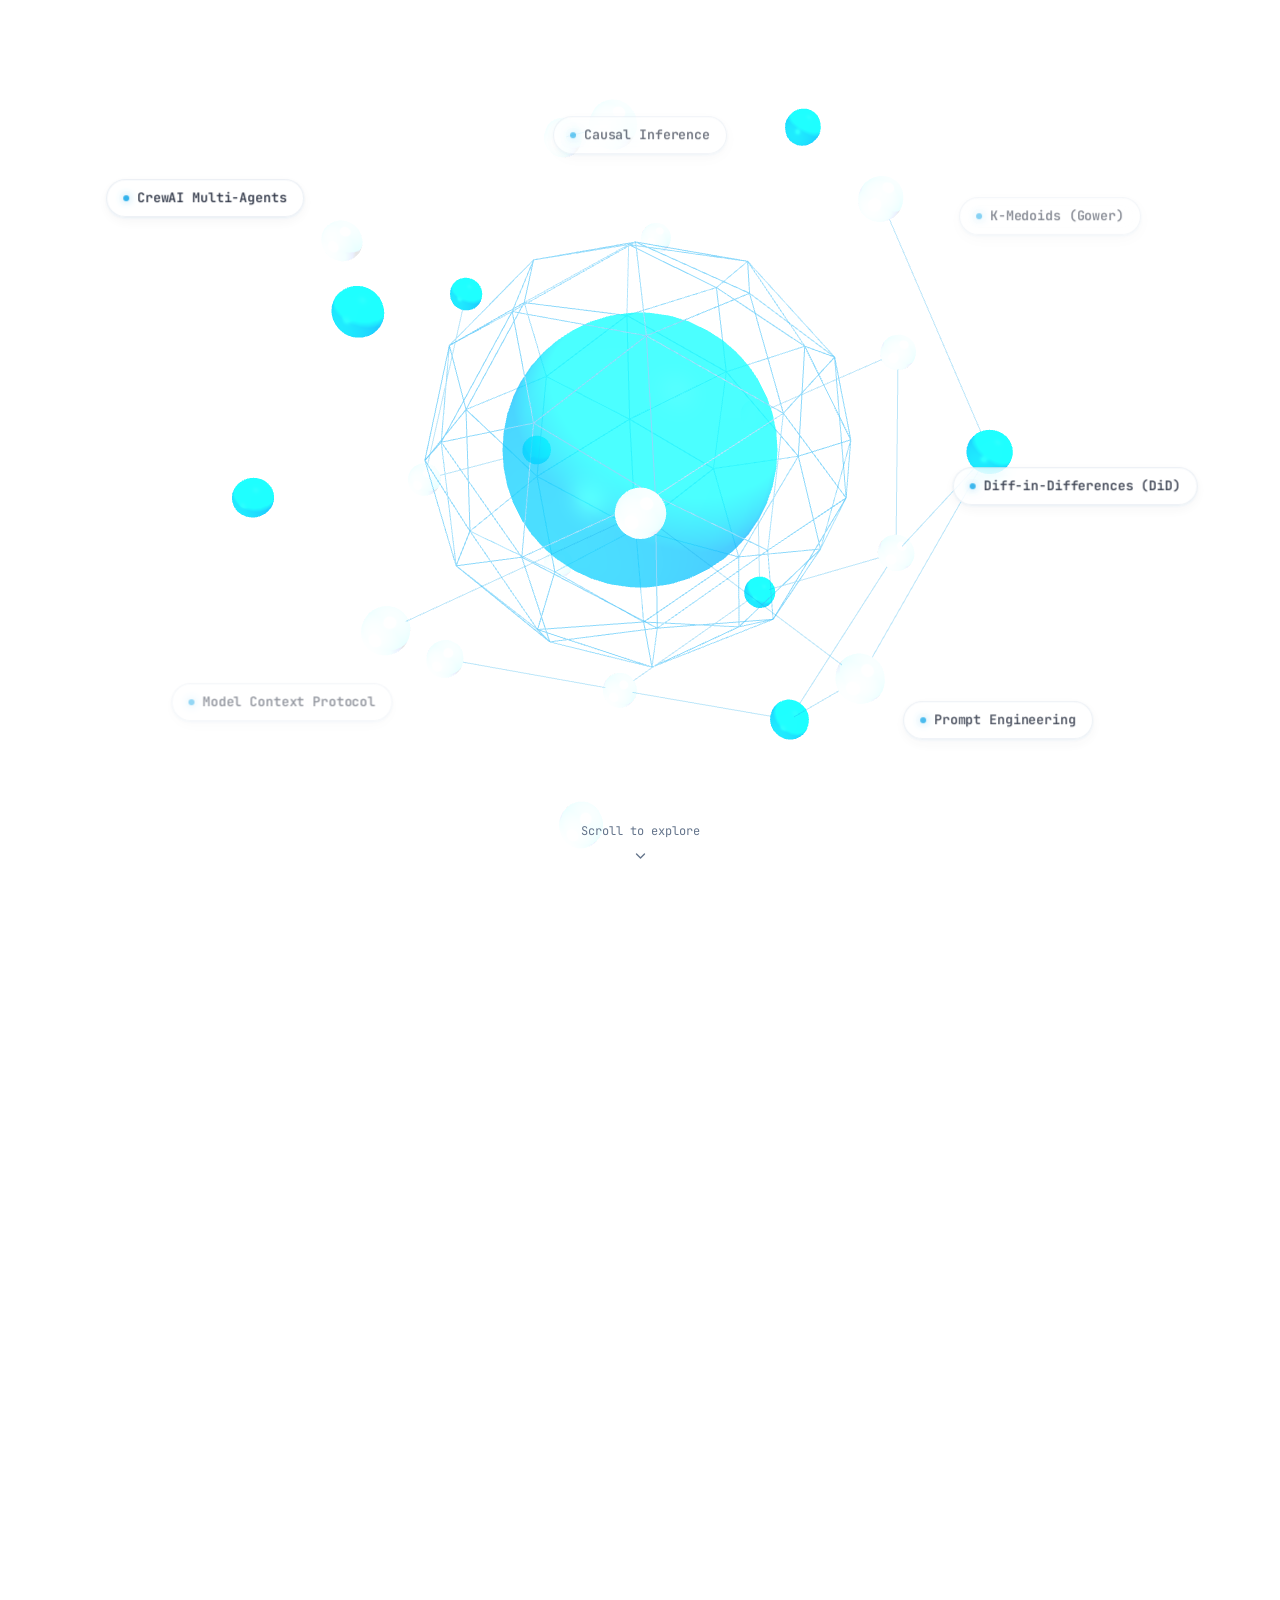
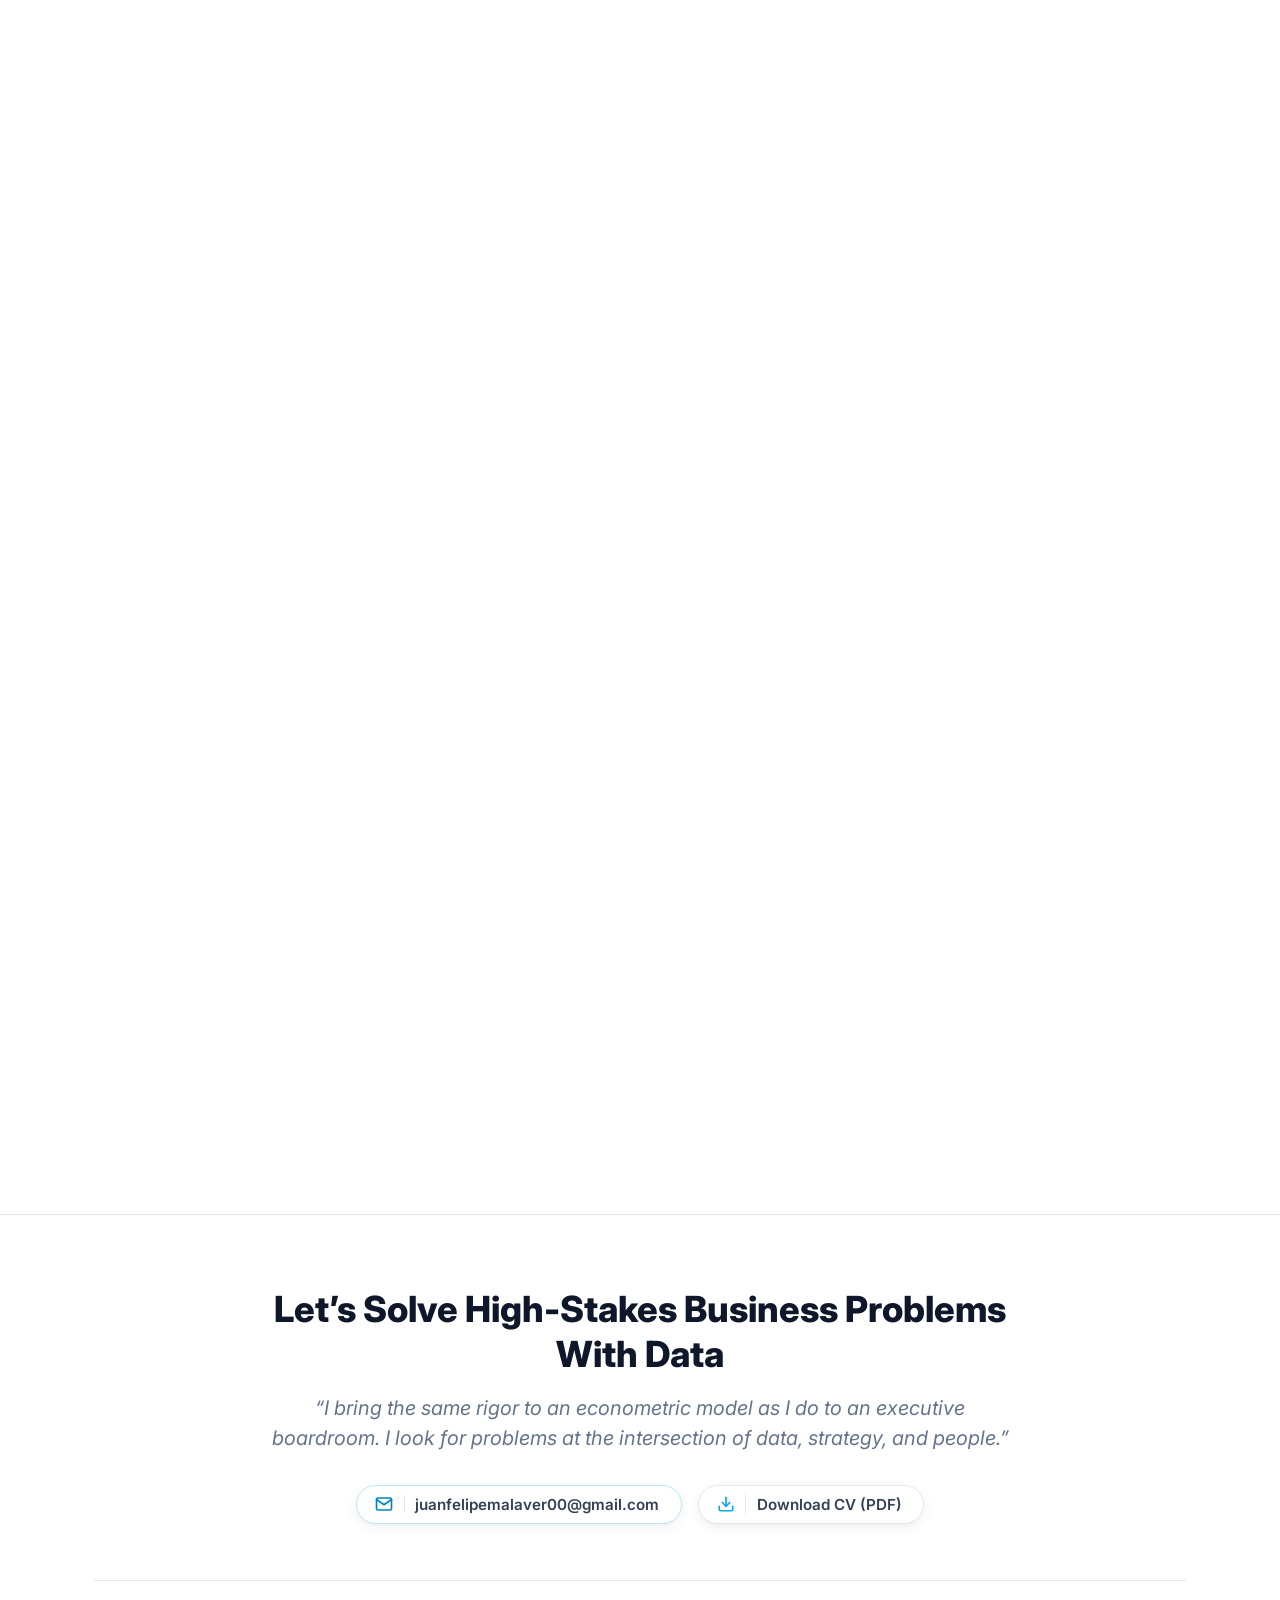
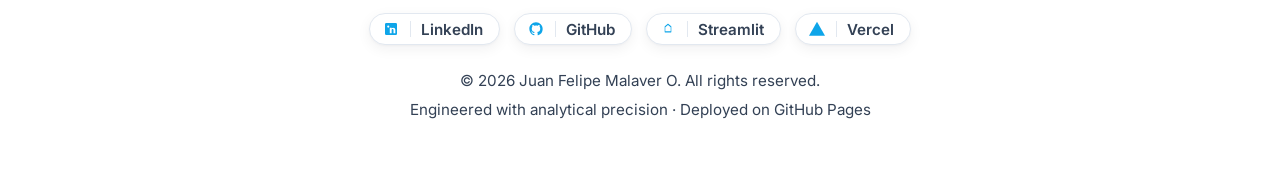
==== commit 904aa228: "feat: sincronizar 57 skills del Word incluyendo Programming, Languages (idiomas) y SPSS" ====
--- a/Landing Page/index.html
+++ b/Landing Page/index.html
@@ -451,14 +451,17 @@
           </p>
         </div>
 
-        <!-- Category Filter Tabs -->
+        <!-- Category Filter Tabs: Based on Skills_Clasificadas.docx -->
         <div class="capabilities-nav fade-section" style="transition-delay:0.12s" role="tablist" aria-label="Filter capabilities by family">
-          <button class="filter-tab active" data-filter="all" role="tab" aria-selected="true">All Elements (52)</button>
+          <button class="filter-tab active" data-filter="all" role="tab" aria-selected="true">All Elements (57)</button>
+          <button class="filter-tab" data-filter="prog" role="tab" aria-selected="false">
+            <span class="tab-indicator cat-prog-bg"></span> Programming (4)
+          </button>
           <button class="filter-tab" data-filter="lang" role="tab" aria-selected="false">
             <span class="tab-indicator cat-lang-bg"></span> Languages (4)
           </button>
           <button class="filter-tab" data-filter="gda" role="tab" aria-selected="false">
-            <span class="tab-indicator cat-gda-bg"></span> General Data Analysis (13)
+            <span class="tab-indicator cat-gda-bg"></span> General Data Analysis (14)
           </button>
           <button class="filter-tab" data-filter="mlds" role="tab" aria-selected="false">
             <span class="tab-indicator cat-mlds-bg"></span> ML &amp; Data Science (9)
@@ -472,9 +475,9 @@
         </div>
 
         <div class="periodic-layout fade-section" style="transition-delay:0.25s">
-          <!-- 3D Futuristic Modular Button Grid -->
+          <!-- 3D Futuristic Modular Button Grid (57 Elements) -->
           <div class="periodic-grid" id="periodic-table" role="region" aria-label="3D Capabilities Grid">
-            <button class="pt-cell cat-lang" data-id="lang-1" data-cat="lang" tabindex="0">
+            <button class="pt-cell cat-prog" data-id="prog-1" data-cat="prog" tabindex="0">
               <span class="pt-glare"></span>
               <div class="pt-cell-top">
                 <span class="pt-number">01</span>
@@ -483,7 +486,7 @@
               <span class="pt-symbol">Py</span>
               <span class="pt-name">Python</span>
             </button>
-            <button class="pt-cell cat-lang" data-id="lang-2" data-cat="lang" tabindex="0">
+            <button class="pt-cell cat-prog" data-id="prog-2" data-cat="prog" tabindex="0">
               <span class="pt-glare"></span>
               <div class="pt-cell-top">
                 <span class="pt-number">02</span>
@@ -492,7 +495,7 @@
               <span class="pt-symbol">Sql</span>
               <span class="pt-name">SQL - MySQL</span>
             </button>
-            <button class="pt-cell cat-lang" data-id="lang-3" data-cat="lang" tabindex="0">
+            <button class="pt-cell cat-prog" data-id="prog-3" data-cat="prog" tabindex="0">
               <span class="pt-glare"></span>
               <div class="pt-cell-top">
                 <span class="pt-number">03</span>
@@ -501,7 +504,7 @@
               <span class="pt-symbol">R</span>
               <span class="pt-name">R</span>
             </button>
-            <button class="pt-cell cat-lang" data-id="lang-4" data-cat="lang" tabindex="0">
+            <button class="pt-cell cat-prog" data-id="prog-4" data-cat="prog" tabindex="0">
               <span class="pt-glare"></span>
               <div class="pt-cell-top">
                 <span class="pt-number">04</span>
@@ -510,10 +513,46 @@
               <span class="pt-symbol">Tex</span>
               <span class="pt-name">LaTeX</span>
             </button>
+            <button class="pt-cell cat-lang" data-id="lang-1" data-cat="lang" tabindex="0">
+              <span class="pt-glare"></span>
+              <div class="pt-cell-top">
+                <span class="pt-number">05</span>
+                <span class="pt-pip"></span>
+              </div>
+              <span class="pt-symbol">Es</span>
+              <span class="pt-name">Spanish (Native)</span>
+            </button>
+            <button class="pt-cell cat-lang" data-id="lang-2" data-cat="lang" tabindex="0">
+              <span class="pt-glare"></span>
+              <div class="pt-cell-top">
+                <span class="pt-number">06</span>
+                <span class="pt-pip"></span>
+              </div>
+              <span class="pt-symbol">En</span>
+              <span class="pt-name">English C1 (IELTS 2020)</span>
+            </button>
+            <button class="pt-cell cat-lang" data-id="lang-3" data-cat="lang" tabindex="0">
+              <span class="pt-glare"></span>
+              <div class="pt-cell-top">
+                <span class="pt-number">07</span>
+                <span class="pt-pip"></span>
+              </div>
+              <span class="pt-symbol">Fr</span>
+              <span class="pt-name">French (Basic)</span>
+            </button>
+            <button class="pt-cell cat-lang" data-id="lang-4" data-cat="lang" tabindex="0">
+              <span class="pt-glare"></span>
+              <div class="pt-cell-top">
+                <span class="pt-number">08</span>
+                <span class="pt-pip"></span>
+              </div>
+              <span class="pt-symbol">It</span>
+              <span class="pt-name">Italian (Basic)</span>
+            </button>
             <button class="pt-cell cat-gda" data-id="gda-1" data-cat="gda" tabindex="0">
               <span class="pt-glare"></span>
               <div class="pt-cell-top">
-                <span class="pt-number">05</span>
+                <span class="pt-number">09</span>
                 <span class="pt-pip"></span>
               </div>
               <span class="pt-symbol">Dg</span>
@@ -522,7 +561,7 @@
             <button class="pt-cell cat-gda" data-id="gda-2" data-cat="gda" tabindex="0">
               <span class="pt-glare"></span>
               <div class="pt-cell-top">
-                <span class="pt-number">06</span>
+                <span class="pt-number">10</span>
                 <span class="pt-pip"></span>
               </div>
               <span class="pt-symbol">Gdp</span>
@@ -531,43 +570,43 @@
             <button class="pt-cell cat-gda is-active" data-id="gda-3" data-cat="gda" tabindex="0">
               <span class="pt-glare"></span>
               <div class="pt-cell-top">
-                <span class="pt-number">07</span>
+                <span class="pt-number">11</span>
                 <span class="pt-pip"></span>
               </div>
               <span class="pt-symbol">Ci</span>
-              <span class="pt-name">Causal Inference</span>
+              <span class="pt-name">Causal Inference (PSM &amp; DiD)</span>
             </button>
             <button class="pt-cell cat-gda" data-id="gda-4" data-cat="gda" tabindex="0">
               <span class="pt-glare"></span>
               <div class="pt-cell-top">
-                <span class="pt-number">08</span>
+                <span class="pt-number">12</span>
                 <span class="pt-pip"></span>
               </div>
               <span class="pt-symbol">Ab</span>
-              <span class="pt-name">A/B Testing</span>
+              <span class="pt-name">A/B Testing &amp; RCTs</span>
             </button>
             <button class="pt-cell cat-gda" data-id="gda-5" data-cat="gda" tabindex="0">
               <span class="pt-glare"></span>
               <div class="pt-cell-top">
-                <span class="pt-number">09</span>
+                <span class="pt-number">13</span>
                 <span class="pt-pip"></span>
               </div>
               <span class="pt-symbol">Ecm</span>
-              <span class="pt-name">Advanced Econometrics</span>
+              <span class="pt-name">Advanced Econometrics &amp; Impact Measurement</span>
             </button>
             <button class="pt-cell cat-gda" data-id="gda-6" data-cat="gda" tabindex="0">
               <span class="pt-glare"></span>
               <div class="pt-cell-top">
-                <span class="pt-number">10</span>
+                <span class="pt-number">14</span>
                 <span class="pt-pip"></span>
               </div>
               <span class="pt-symbol">Psm</span>
-              <span class="pt-name">Propensity Score Matching</span>
+              <span class="pt-name">Propensity Score Matching (PSM)</span>
             </button>
             <button class="pt-cell cat-gda" data-id="gda-7" data-cat="gda" tabindex="0">
               <span class="pt-glare"></span>
               <div class="pt-cell-top">
-                <span class="pt-number">11</span>
+                <span class="pt-number">15</span>
                 <span class="pt-pip"></span>
               </div>
               <span class="pt-symbol">Exp</span>
@@ -576,25 +615,25 @@
             <button class="pt-cell cat-gda" data-id="gda-8" data-cat="gda" tabindex="0">
               <span class="pt-glare"></span>
               <div class="pt-cell-top">
-                <span class="pt-number">12</span>
+                <span class="pt-number">16</span>
                 <span class="pt-pip"></span>
               </div>
               <span class="pt-symbol">Did</span>
-              <span class="pt-name">Diff-in-Diff (Callaway &amp; S.)</span>
+              <span class="pt-name">Difference in Differences (Callaway &amp; Sant'Anna)</span>
             </button>
             <button class="pt-cell cat-gda" data-id="gda-9" data-cat="gda" tabindex="0">
               <span class="pt-glare"></span>
               <div class="pt-cell-top">
-                <span class="pt-number">13</span>
+                <span class="pt-number">17</span>
                 <span class="pt-pip"></span>
               </div>
               <span class="pt-symbol">Seq</span>
-              <span class="pt-name">Sequential Patterns (Cross-Sale)</span>
+              <span class="pt-name">Sequential Pattern Analysis (Cross-Sale)</span>
             </button>
             <button class="pt-cell cat-gda" data-id="gda-10" data-cat="gda" tabindex="0">
               <span class="pt-glare"></span>
               <div class="pt-cell-top">
-                <span class="pt-number">14</span>
+                <span class="pt-number">18</span>
                 <span class="pt-pip"></span>
               </div>
               <span class="pt-symbol">Rfm</span>
@@ -603,16 +642,16 @@
             <button class="pt-cell cat-gda" data-id="gda-11" data-cat="gda" tabindex="0">
               <span class="pt-glare"></span>
               <div class="pt-cell-top">
-                <span class="pt-number">15</span>
+                <span class="pt-number">19</span>
                 <span class="pt-pip"></span>
               </div>
               <span class="pt-symbol">Gis</span>
-              <span class="pt-name">Spatial Analysis (Shapefiles/Rasters)</span>
+              <span class="pt-name">Spatial Analysis (Shapefiles &amp; Rasters)</span>
             </button>
             <button class="pt-cell cat-gda" data-id="gda-12" data-cat="gda" tabindex="0">
               <span class="pt-glare"></span>
               <div class="pt-cell-top">
-                <span class="pt-number">16</span>
+                <span class="pt-number">20</span>
                 <span class="pt-pip"></span>
               </div>
               <span class="pt-symbol">Ts</span>
@@ -621,25 +660,34 @@
             <button class="pt-cell cat-gda" data-id="gda-13" data-cat="gda" tabindex="0">
               <span class="pt-glare"></span>
               <div class="pt-cell-top">
-                <span class="pt-number">17</span>
+                <span class="pt-number">21</span>
                 <span class="pt-pip"></span>
               </div>
               <span class="pt-symbol">Pca</span>
-              <span class="pt-name">PCA Analysis</span>
+              <span class="pt-name">PCA (Principal Component Analysis)</span>
+            </button>
+            <button class="pt-cell cat-gda" data-id="gda-14" data-cat="gda" tabindex="0">
+              <span class="pt-glare"></span>
+              <div class="pt-cell-top">
+                <span class="pt-number">22</span>
+                <span class="pt-pip"></span>
+              </div>
+              <span class="pt-symbol">Sps</span>
+              <span class="pt-name">SPSS (Statistical Package)</span>
             </button>
             <button class="pt-cell cat-mlds" data-id="mlds-1" data-cat="mlds" tabindex="0">
               <span class="pt-glare"></span>
               <div class="pt-cell-top">
-                <span class="pt-number">18</span>
+                <span class="pt-number">23</span>
                 <span class="pt-pip"></span>
               </div>
               <span class="pt-symbol">Mls</span>
-              <span class="pt-name">Python (Scikit, PyTorch, PySpark)</span>
+              <span class="pt-name">Python (Scikit-Learn, PyTorch, PySpark, TF)</span>
             </button>
             <button class="pt-cell cat-mlds" data-id="mlds-2" data-cat="mlds" tabindex="0">
               <span class="pt-glare"></span>
               <div class="pt-cell-top">
-                <span class="pt-number">19</span>
+                <span class="pt-number">24</span>
                 <span class="pt-pip"></span>
               </div>
               <span class="pt-symbol">Etl</span>
@@ -648,25 +696,25 @@
             <button class="pt-cell cat-mlds" data-id="mlds-3" data-cat="mlds" tabindex="0">
               <span class="pt-glare"></span>
               <div class="pt-cell-top">
-                <span class="pt-number">20</span>
+                <span class="pt-number">25</span>
                 <span class="pt-pip"></span>
               </div>
               <span class="pt-symbol">Mla</span>
-              <span class="pt-name">Clustering &amp; Ensembles (K-Medoids, XGB)</span>
+              <span class="pt-name">Machine Learning (Clustering, Ensembles, Trees)</span>
             </button>
             <button class="pt-cell cat-mlds" data-id="mlds-4" data-cat="mlds" tabindex="0">
               <span class="pt-glare"></span>
               <div class="pt-cell-top">
-                <span class="pt-number">21</span>
+                <span class="pt-number">26</span>
                 <span class="pt-pip"></span>
               </div>
               <span class="pt-symbol">Arm</span>
-              <span class="pt-name">ARM &amp; Apriori (Cross-Sale)</span>
+              <span class="pt-name">ARM &amp; Apriori Algorithm</span>
             </button>
             <button class="pt-cell cat-mlds" data-id="mlds-5" data-cat="mlds" tabindex="0">
               <span class="pt-glare"></span>
               <div class="pt-cell-top">
-                <span class="pt-number">22</span>
+                <span class="pt-number">27</span>
                 <span class="pt-pip"></span>
               </div>
               <span class="pt-symbol">Mcp</span>
@@ -675,7 +723,7 @@
             <button class="pt-cell cat-mlds" data-id="mlds-6" data-cat="mlds" tabindex="0">
               <span class="pt-glare"></span>
               <div class="pt-cell-top">
-                <span class="pt-number">23</span>
+                <span class="pt-number">28</span>
                 <span class="pt-pip"></span>
               </div>
               <span class="pt-symbol">Agy</span>
@@ -684,16 +732,16 @@
             <button class="pt-cell cat-mlds" data-id="mlds-7" data-cat="mlds" tabindex="0">
               <span class="pt-glare"></span>
               <div class="pt-cell-top">
-                <span class="pt-number">24</span>
+                <span class="pt-number">29</span>
                 <span class="pt-pip"></span>
               </div>
               <span class="pt-symbol">Agt</span>
-              <span class="pt-name">Sub-Agent Teams &amp; Custom Skills</span>
+              <span class="pt-name">Skills &amp; Multi-Agent Teams</span>
             </button>
             <button class="pt-cell cat-mlds" data-id="mlds-8" data-cat="mlds" tabindex="0">
               <span class="pt-glare"></span>
               <div class="pt-cell-top">
-                <span class="pt-number">25</span>
+                <span class="pt-number">30</span>
                 <span class="pt-pip"></span>
               </div>
               <span class="pt-symbol">Prm</span>
@@ -702,25 +750,25 @@
             <button class="pt-cell cat-mlds" data-id="mlds-9" data-cat="mlds" tabindex="0">
               <span class="pt-glare"></span>
               <div class="pt-cell-top">
-                <span class="pt-number">26</span>
+                <span class="pt-number">31</span>
                 <span class="pt-pip"></span>
               </div>
               <span class="pt-symbol">Crw</span>
-              <span class="pt-name">CrewAI Multi-Agent Systems</span>
+              <span class="pt-name">CrewAI</span>
             </button>
             <button class="pt-cell cat-tool" data-id="tool-1" data-cat="tool" tabindex="0">
               <span class="pt-glare"></span>
               <div class="pt-cell-top">
-                <span class="pt-number">27</span>
+                <span class="pt-number">32</span>
                 <span class="pt-pip"></span>
               </div>
               <span class="pt-symbol">Aws</span>
-              <span class="pt-name">AWS Cloud Ecosystem</span>
+              <span class="pt-name">AWS (Cloud Ecosystem)</span>
             </button>
             <button class="pt-cell cat-tool" data-id="tool-2" data-cat="tool" tabindex="0">
               <span class="pt-glare"></span>
               <div class="pt-cell-top">
-                <span class="pt-number">28</span>
+                <span class="pt-number">33</span>
                 <span class="pt-pip"></span>
               </div>
               <span class="pt-symbol">Glu</span>
@@ -729,7 +777,7 @@
             <button class="pt-cell cat-tool" data-id="tool-3" data-cat="tool" tabindex="0">
               <span class="pt-glare"></span>
               <div class="pt-cell-top">
-                <span class="pt-number">29</span>
+                <span class="pt-number">34</span>
                 <span class="pt-pip"></span>
               </div>
               <span class="pt-symbol">Wrn</span>
@@ -738,7 +786,7 @@
             <button class="pt-cell cat-tool" data-id="tool-4" data-cat="tool" tabindex="0">
               <span class="pt-glare"></span>
               <div class="pt-cell-top">
-                <span class="pt-number">30</span>
+                <span class="pt-number">35</span>
                 <span class="pt-pip"></span>
               </div>
               <span class="pt-symbol">Stp</span>
@@ -747,16 +795,16 @@
             <button class="pt-cell cat-tool" data-id="tool-5" data-cat="tool" tabindex="0">
               <span class="pt-glare"></span>
               <div class="pt-cell-top">
-                <span class="pt-number">31</span>
+                <span class="pt-number">36</span>
                 <span class="pt-pip"></span>
               </div>
               <span class="pt-symbol">S3</span>
-              <span class="pt-name">AWS S3 Data Lake</span>
+              <span class="pt-name">AWS S3 (Data Lake)</span>
             </button>
             <button class="pt-cell cat-tool" data-id="tool-6" data-cat="tool" tabindex="0">
               <span class="pt-glare"></span>
               <div class="pt-cell-top">
-                <span class="pt-number">32</span>
+                <span class="pt-number">37</span>
                 <span class="pt-pip"></span>
               </div>
               <span class="pt-symbol">Put</span>
@@ -765,7 +813,7 @@
             <button class="pt-cell cat-tool" data-id="tool-7" data-cat="tool" tabindex="0">
               <span class="pt-glare"></span>
               <div class="pt-cell-top">
-                <span class="pt-number">33</span>
+                <span class="pt-number">38</span>
                 <span class="pt-pip"></span>
               </div>
               <span class="pt-symbol">Dbr</span>
@@ -774,7 +822,7 @@
             <button class="pt-cell cat-tool" data-id="tool-8" data-cat="tool" tabindex="0">
               <span class="pt-glare"></span>
               <div class="pt-cell-top">
-                <span class="pt-number">34</span>
+                <span class="pt-number">39</span>
                 <span class="pt-pip"></span>
               </div>
               <span class="pt-symbol">Dku</span>
@@ -783,7 +831,7 @@
             <button class="pt-cell cat-tool" data-id="tool-9" data-cat="tool" tabindex="0">
               <span class="pt-glare"></span>
               <div class="pt-cell-top">
-                <span class="pt-number">35</span>
+                <span class="pt-number">40</span>
                 <span class="pt-pip"></span>
               </div>
               <span class="pt-symbol">Knm</span>
@@ -792,7 +840,7 @@
             <button class="pt-cell cat-tool" data-id="tool-10" data-cat="tool" tabindex="0">
               <span class="pt-glare"></span>
               <div class="pt-cell-top">
-                <span class="pt-number">36</span>
+                <span class="pt-number">41</span>
                 <span class="pt-pip"></span>
               </div>
               <span class="pt-symbol">Pbi</span>
@@ -801,7 +849,7 @@
             <button class="pt-cell cat-tool" data-id="tool-11" data-cat="tool" tabindex="0">
               <span class="pt-glare"></span>
               <div class="pt-cell-top">
-                <span class="pt-number">37</span>
+                <span class="pt-number">42</span>
                 <span class="pt-pip"></span>
               </div>
               <span class="pt-symbol">Tab</span>
@@ -810,7 +858,7 @@
             <button class="pt-cell cat-tool" data-id="tool-12" data-cat="tool" tabindex="0">
               <span class="pt-glare"></span>
               <div class="pt-cell-top">
-                <span class="pt-number">38</span>
+                <span class="pt-number">43</span>
                 <span class="pt-pip"></span>
               </div>
               <span class="pt-symbol">Spk</span>
@@ -819,34 +867,34 @@
             <button class="pt-cell cat-tool" data-id="tool-13" data-cat="tool" tabindex="0">
               <span class="pt-glare"></span>
               <div class="pt-cell-top">
-                <span class="pt-number">39</span>
+                <span class="pt-number">44</span>
                 <span class="pt-pip"></span>
               </div>
               <span class="pt-symbol">Stl</span>
-              <span class="pt-name">Streamlit Web Apps</span>
+              <span class="pt-name">Streamlit (Web Apps)</span>
             </button>
             <button class="pt-cell cat-tool" data-id="tool-14" data-cat="tool" tabindex="0">
               <span class="pt-glare"></span>
               <div class="pt-cell-top">
-                <span class="pt-number">40</span>
+                <span class="pt-number">45</span>
                 <span class="pt-pip"></span>
               </div>
               <span class="pt-symbol">Vrc</span>
-              <span class="pt-name">Vercel Deployment</span>
+              <span class="pt-name">Vercel (Deployment)</span>
             </button>
             <button class="pt-cell cat-tool" data-id="tool-15" data-cat="tool" tabindex="0">
               <span class="pt-glare"></span>
               <div class="pt-cell-top">
-                <span class="pt-number">41</span>
+                <span class="pt-number">46</span>
                 <span class="pt-pip"></span>
               </div>
               <span class="pt-symbol">Xls</span>
-              <span class="pt-name">Excel Macros &amp; Modeling</span>
+              <span class="pt-name">Excel (Macros &amp; Advanced Modeling)</span>
             </button>
             <button class="pt-cell cat-tool" data-id="tool-16" data-cat="tool" tabindex="0">
               <span class="pt-glare"></span>
               <div class="pt-cell-top">
-                <span class="pt-number">42</span>
+                <span class="pt-number">47</span>
                 <span class="pt-pip"></span>
               </div>
               <span class="pt-symbol">Pqw</span>
@@ -855,7 +903,7 @@
             <button class="pt-cell cat-tool" data-id="tool-17" data-cat="tool" tabindex="0">
               <span class="pt-glare"></span>
               <div class="pt-cell-top">
-                <span class="pt-number">43</span>
+                <span class="pt-number">48</span>
                 <span class="pt-pip"></span>
               </div>
               <span class="pt-symbol">Ide</span>
@@ -864,7 +912,7 @@
             <button class="pt-cell cat-tool" data-id="tool-18" data-cat="tool" tabindex="0">
               <span class="pt-glare"></span>
               <div class="pt-cell-top">
-                <span class="pt-number">44</span>
+                <span class="pt-number">49</span>
                 <span class="pt-pip"></span>
               </div>
               <span class="pt-symbol">Imp</span>
@@ -873,7 +921,7 @@
             <button class="pt-cell cat-biz" data-id="biz-1" data-cat="biz" tabindex="0">
               <span class="pt-glare"></span>
               <div class="pt-cell-top">
-                <span class="pt-number">45</span>
+                <span class="pt-number">50</span>
                 <span class="pt-pip"></span>
               </div>
               <span class="pt-symbol">Cst</span>
@@ -882,7 +930,7 @@
             <button class="pt-cell cat-biz" data-id="biz-2" data-cat="biz" tabindex="0">
               <span class="pt-glare"></span>
               <div class="pt-cell-top">
-                <span class="pt-number">46</span>
+                <span class="pt-number">51</span>
                 <span class="pt-pip"></span>
               </div>
               <span class="pt-symbol">Exc</span>
@@ -891,7 +939,7 @@
             <button class="pt-cell cat-biz" data-id="biz-3" data-cat="biz" tabindex="0">
               <span class="pt-glare"></span>
               <div class="pt-cell-top">
-                <span class="pt-number">47</span>
+                <span class="pt-number">52</span>
                 <span class="pt-pip"></span>
               </div>
               <span class="pt-symbol">Skm</span>
@@ -900,7 +948,7 @@
             <button class="pt-cell cat-biz" data-id="biz-4" data-cat="biz" tabindex="0">
               <span class="pt-glare"></span>
               <div class="pt-cell-top">
-                <span class="pt-number">48</span>
+                <span class="pt-number">53</span>
                 <span class="pt-pip"></span>
               </div>
               <span class="pt-symbol">Aig</span>
@@ -909,7 +957,7 @@
             <button class="pt-cell cat-biz" data-id="biz-5" data-cat="biz" tabindex="0">
               <span class="pt-glare"></span>
               <div class="pt-cell-top">
-                <span class="pt-number">49</span>
+                <span class="pt-number">54</span>
                 <span class="pt-pip"></span>
               </div>
               <span class="pt-symbol">Lss</span>
@@ -918,7 +966,7 @@
             <button class="pt-cell cat-biz" data-id="biz-6" data-cat="biz" tabindex="0">
               <span class="pt-glare"></span>
               <div class="pt-cell-top">
-                <span class="pt-number">50</span>
+                <span class="pt-number">55</span>
                 <span class="pt-pip"></span>
               </div>
               <span class="pt-symbol">Bdi</span>
@@ -927,7 +975,7 @@
             <button class="pt-cell cat-biz" data-id="biz-7" data-cat="biz" tabindex="0">
               <span class="pt-glare"></span>
               <div class="pt-cell-top">
-                <span class="pt-number">51</span>
+                <span class="pt-number">56</span>
                 <span class="pt-pip"></span>
               </div>
               <span class="pt-symbol">Pjm</span>
@@ -936,19 +984,18 @@
             <button class="pt-cell cat-biz" data-id="biz-8" data-cat="biz" tabindex="0">
               <span class="pt-glare"></span>
               <div class="pt-cell-top">
-                <span class="pt-number">52</span>
+                <span class="pt-number">57</span>
                 <span class="pt-pip"></span>
               </div>
               <span class="pt-symbol">Ldr</span>
               <span class="pt-name">Leadership &amp; Mentorship</span>
             </button>
           </div>
-
           <!-- Dynamic Capability Inspector Card -->
           <div class="capability-inspector" id="capability-inspector" aria-live="polite">
             <div class="inspector-header">
               <div class="inspector-badge-group">
-                <span class="inspector-number" id="inspector-number">07</span>
+                <span class="inspector-number" id="inspector-number">11</span>
                 <span class="inspector-symbol" id="inspector-symbol">Ci</span>
               </div>
               <div class="inspector-title-group">
--- a/Landing Page/styles.css
+++ b/Landing Page/styles.css
@@ -27,11 +27,16 @@
   --text-muted: #64748B;       /* Neutral gray for secondary annotations */
   --text-sky: #0284C7;         /* Accent sky blue text */
 
-  /* Capabilities Categories: Languages, General Data Analysis, ML & Data Science, Stack & Tools, Consulting & Business */
-  --cat-lang-color: #475569;
-  --cat-lang-bg: #F8FAFC;
-  --cat-lang-border: #CBD5E1;
-  --cat-lang-shadow: #94A3B8;
+  /* Capabilities Categories: Programming Languages, Languages, General Data Analysis, ML & Data Science, Stack & Tools, Consulting & Business */
+  --cat-prog-color: #475569;
+  --cat-prog-bg: #F8FAFC;
+  --cat-prog-border: #CBD5E1;
+  --cat-prog-shadow: #94A3B8;
+
+  --cat-lang-color: #059669;
+  --cat-lang-bg: #F0FDF4;
+  --cat-lang-border: #BBF7D0;
+  --cat-lang-shadow: #86EFAC;
 
   --cat-gda-color: #0284C7;
   --cat-gda-bg: #F0F9FF;
@@ -1015,6 +1020,7 @@
   border-radius: 50%;
 }
 
+.cat-prog-bg { background-color: var(--cat-prog-color); }
 .cat-lang-bg { background-color: var(--cat-lang-color); }
 .cat-gda-bg { background-color: var(--cat-gda-color); }
 .cat-mlds-bg { background-color: var(--cat-mlds-color); }
@@ -1154,12 +1160,14 @@
 }
 
 /* Category Accent Styling */
+.pt-cell.cat-prog .pt-symbol { color: var(--cat-prog-color); }
 .pt-cell.cat-lang .pt-symbol { color: var(--cat-lang-color); }
 .pt-cell.cat-gda .pt-symbol { color: var(--cat-gda-color); }
 .pt-cell.cat-mlds .pt-symbol { color: var(--cat-mlds-color); }
 .pt-cell.cat-tool .pt-symbol { color: var(--cat-tool-color); }
 .pt-cell.cat-biz .pt-symbol { color: var(--cat-biz-color); }
 
+.pt-cell.cat-prog:hover .pt-pip, .pt-cell.cat-prog.is-active .pt-pip { background-color: var(--cat-prog-color); box-shadow: 0 0 8px var(--cat-prog-color); }
 .pt-cell.cat-lang:hover .pt-pip, .pt-cell.cat-lang.is-active .pt-pip { background-color: var(--cat-lang-color); box-shadow: 0 0 8px var(--cat-lang-color); }
 .pt-cell.cat-gda:hover .pt-pip, .pt-cell.cat-gda.is-active .pt-pip { background-color: var(--cat-gda-color); box-shadow: 0 0 8px var(--cat-gda-color); }
 .pt-cell.cat-mlds:hover .pt-pip, .pt-cell.cat-mlds.is-active .pt-pip { background-color: var(--cat-mlds-color); box-shadow: 0 0 8px var(--cat-mlds-color); }
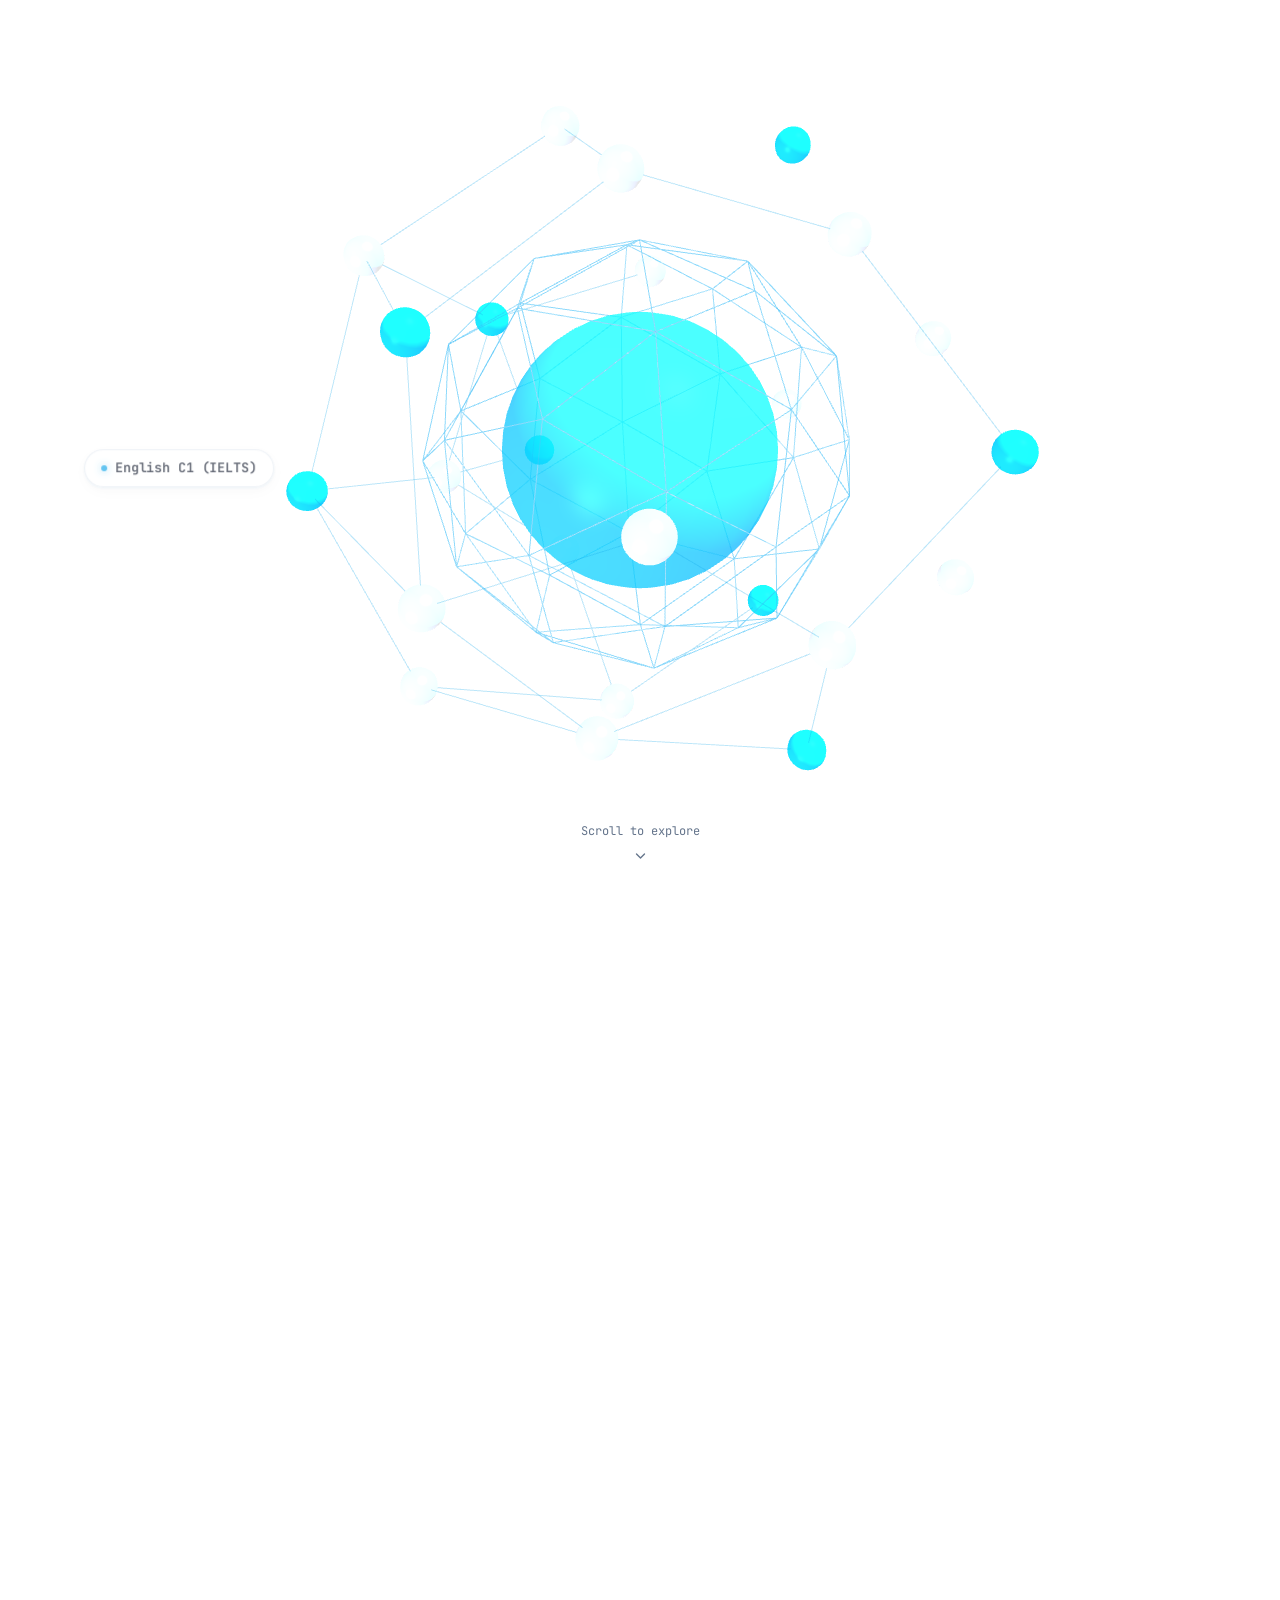
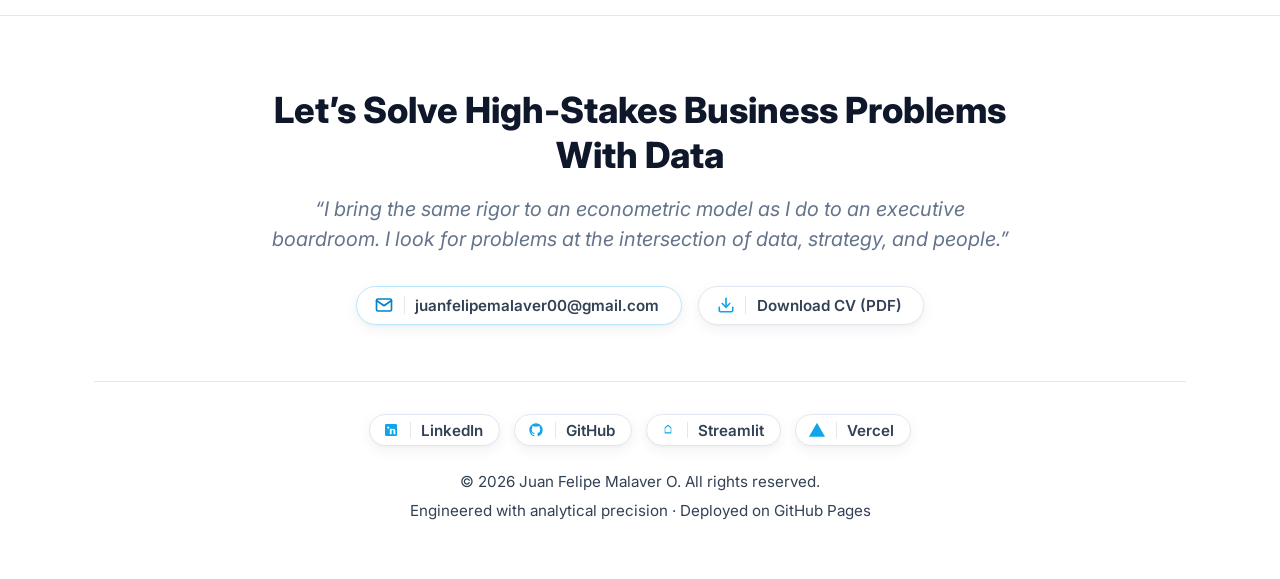
==== commit 29833f9e: "feat: sincronizar cv actualizado (premios globales, certificaciones Wharton/AWS, gpa 4.6, 1.6m usd) " ====
--- a/Landing Page/index.html
+++ b/Landing Page/index.html
@@ -211,14 +211,14 @@
       <div class="metrics-ribbon anim-fade-up anim-delay-6" role="region" aria-label="Quantified Business Impact">
         <div class="section-container metrics-grid">
           <div class="metric-card">
-            <div class="metric-value">&gt; COP 5,000M</div>
+            <div class="metric-value">&gt; 1.6M USD</div>
             <div class="metric-label">Annual Profitability Generated</div>
-            <div class="metric-context">Commercial deployment of merchant segmentation and optimization models at Mastercard</div>
+            <div class="metric-context">Commercial deployment of merchant segmentation, optimization models, and custom value proposals at Mastercard</div>
           </div>
           <div class="metric-card">
             <div class="metric-value">+3%</div>
             <div class="metric-label">Average Spend Lift per Iteration</div>
-            <div class="metric-context">Causal inference (Propensity Score Matching &amp; DiD) in banking personalization campaigns</div>
+            <div class="metric-context">Causal inference (PSM &amp; DiD) and A/B testing over a starting baseline of ~21% lift in banking personalization</div>
           </div>
           <div class="metric-card">
             <div class="metric-value">+23%</div>
@@ -277,8 +277,8 @@
                 <h4 class="detail-heading">Key Accomplishments &amp; Rigorous Methods</h4>
                 <ul class="detail-list">
                   <li><strong>Automated Data Pipelines:</strong> Developed robust ETL pipelines in Python and SQL for large-scale transactional data, optimizing team throughput while strictly complying with PII and GDPR regulations.</li>
-                  <li><strong>Merchant Segmentation &amp; Optimization:</strong> Designed and implemented Machine Learning solutions utilizing <em>K-Medoids Clustering with Gower Distance</em> alongside optimization models to segment merchants, generating <strong>over COP 5,000 million in annual profitability</strong> post-deployment.</li>
-                  <li><strong>Causal Inference for Personalization:</strong> Applied Propensity Score Matching (PSM) and Difference-in-Differences (DiD) in Python to evaluate customer personalization campaigns, achieving a <strong>3% average spend lift per iteration</strong>.</li>
+                  <li><strong>Merchant Segmentation &amp; Value Proposals:</strong> Designed and implemented Machine Learning solutions utilizing <em>K-Medoids Clustering with Gower Distance</em> alongside optimization models to segment merchants and developed customized value proposals, generating <strong>over 1.6M USD in annual profitability</strong> following commercial deployment.</li>
+                  <li><strong>Causal Inference &amp; A/B Testing:</strong> Applied causal inference models (Propensity Score Matching and Difference-in-Differences) in Python and A/B testing to evaluate personalization campaigns and assess impact, increasing the average spend lift by <strong>+3% per iteration over a starting baseline of approx. 21%</strong>.</li>
                   <li><strong>Executive Storytelling:</strong> Translated complex predictive models and data science metrics into clear C-level dashboards for bank boards of directors to drive strategic decisions.</li>
                 </ul>
                 <div class="tech-stack-row">
@@ -1015,7 +1015,7 @@
               <div class="inspector-field">
                 <span class="field-label">Proven Evidence &amp; CV Impact</span>
                 <p class="field-value highlight-impact" id="inspector-impact">
-                  Applied Propensity Score Matching (PSM) and Difference-in-Differences (DiD) at Mastercard to evaluate personalization campaigns, achieving a <strong>+3% average spend lift per iteration</strong>. Implemented Callaway-Sant&rsquo;Anna multi-period DiD models for academic research with Princeton, Penn State, and UChicago.
+                  Applied Propensity Score Matching (PSM), Difference-in-Differences (DiD), and A/B testing at Mastercard to evaluate personalization campaigns, achieving a <strong>+3% average spend lift per iteration over a baseline of approx. 21%</strong>. Implemented Callaway-Sant&rsquo;Anna multi-period DiD models for academic research with Princeton, Penn State, and UChicago.
                 </p>
               </div>
             </div>
@@ -1266,9 +1266,28 @@
                 <h4 class="credential-degree">Undergraduate Degree in Economics</h4>
                 <div class="credential-school">Universidad del Rosario · Bogotá, Colombia</div>
                 <div class="credential-details">
-                  <span class="credential-badge badge-gpa">GPA: 4.5 / 5.0 · Honors</span>
+                  <span class="credential-badge badge-gpa">GPA: 4.6 / 5.0 · Honors</span>
                   <span class="credential-badge">Graduation Speaker</span>
-                  <span class="credential-badge">Minor in Trade &amp; Finance</span>
+                  <span class="credential-badge">Minor in International Trade &amp; Finance</span>
+                </div>
+              </div>
+
+              <!-- Executive & Technical Certifications -->
+              <div class="credential-card">
+                <div class="credential-header-row">
+                  <div class="edu-logo-frame">
+                    <svg viewBox="0 0 24 24" width="20" height="20" fill="none" stroke="currentColor" stroke-width="2.2" stroke-linecap="round" stroke-linejoin="round" style="color: var(--accent-sky);">
+                      <path d="M12 2l3.09 6.26L22 9.27l-5 4.87 1.18 6.88L12 17.77l-6.18 3.25L7 14.14 2 9.27l6.91-1.01L12 2z"></path>
+                    </svg>
+                  </div>
+                  <span class="credential-period">2025 – 2026</span>
+                </div>
+                <h4 class="credential-degree">Executive &amp; Technical Certifications</h4>
+                <div class="credential-school">Wharton School · Universidad de los Andes · AWS</div>
+                <div class="credential-details">
+                  <span class="credential-badge">Wharton: ML for Business (2026)</span>
+                  <span class="credential-badge">UniAndes: Lean Six Sigma Yellow Belt</span>
+                  <span class="credential-badge">AWS: ML Associate Engineer (MLA-C01 - Ongoing)</span>
                 </div>
               </div>
             </div>
@@ -1285,6 +1304,25 @@
             </h3>
 
             <div class="recognition-list">
+              <!-- 1st Place Globally: The Future of Acquiring -->
+              <div class="recognition-item">
+                <div class="recognition-rank">1st Global</div>
+                <div class="recognition-content">
+                  <div class="recognition-name">1st Place Globally: The Future of Acquiring Value Propositions</div>
+                  <div class="recognition-source">Mastercard Global Innovation · November 2026</div>
+                  <p class="recognition-desc">Awarded 1st place globally for developing The Future of Acquiring Value Propositions, designing a data-driven go-to-market strategy integrating P&amp;L modeling and machine learning to identify merchant archetypes.</p>
+                </div>
+              </div>
+
+              <!-- Award of Excellence -->
+              <div class="recognition-item">
+                <div class="recognition-rank">Excellence</div>
+                <div class="recognition-content">
+                  <div class="recognition-name">Award of Excellence (Distinguished Alumni)</div>
+                  <div class="recognition-source">Universidad del Rosario · November 2025</div>
+                  <p class="recognition-desc">Recognized among the university&rsquo;s most outstanding alumni for excellence and leadership across academic, research, and entrepreneurial initiatives.</p>
+                </div>
+              </div>
               <!-- Saber Pro -->
               <div class="recognition-item">
                 <div class="recognition-rank">Top 1%</div>
--- a/Landing Page/styles.css
+++ b/Landing Page/styles.css
@@ -430,7 +430,7 @@
   text-align: center;
   pointer-events: none;
   padding: 1.5rem 2rem;
-  max-width: 820px;
+  max-width: 980px;
   opacity: 0;
   transform: translateY(28px);
   will-change: transform, opacity;
@@ -438,19 +438,19 @@
 }
 
 .intro-name {
-  font-size: var(--font-size-title);
+  font-size: clamp(2.15rem, 6.8vw, 4.4rem);
   font-weight: 800;
   color: var(--text-dark);
-  letter-spacing: -0.03em;
-  margin-bottom: 0.65rem;
-  line-height: 1.15;
+  letter-spacing: -0.035em;
+  margin-bottom: 0.75rem;
+  line-height: 1.08;
 }
 
 .intro-thanks {
-  font-size: var(--font-size-subtitle);
+  font-size: clamp(1.2rem, 2.5vw, 1.55rem);
   font-weight: 600;
   color: var(--accent-sky);
-  letter-spacing: 0.02em;
+  letter-spacing: 0.03em;
 }
 
 .intro-scroll-hint {
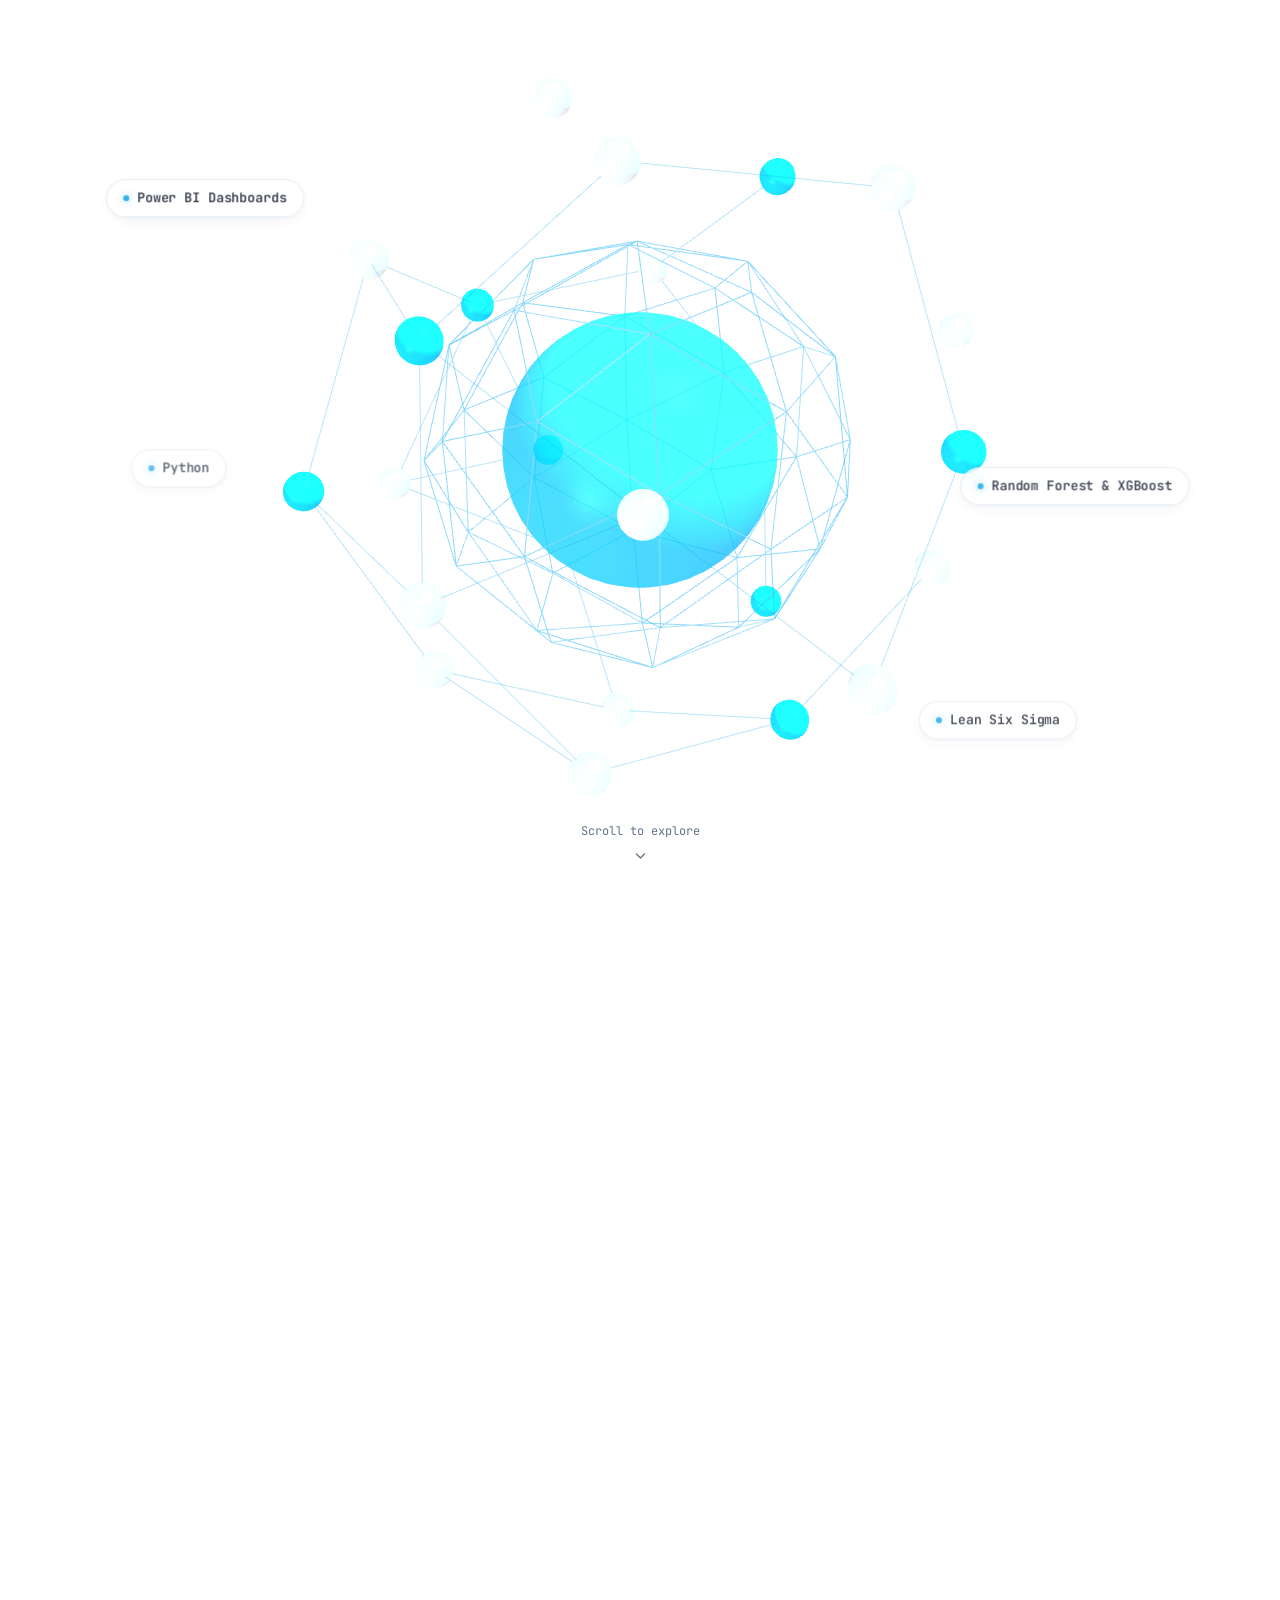
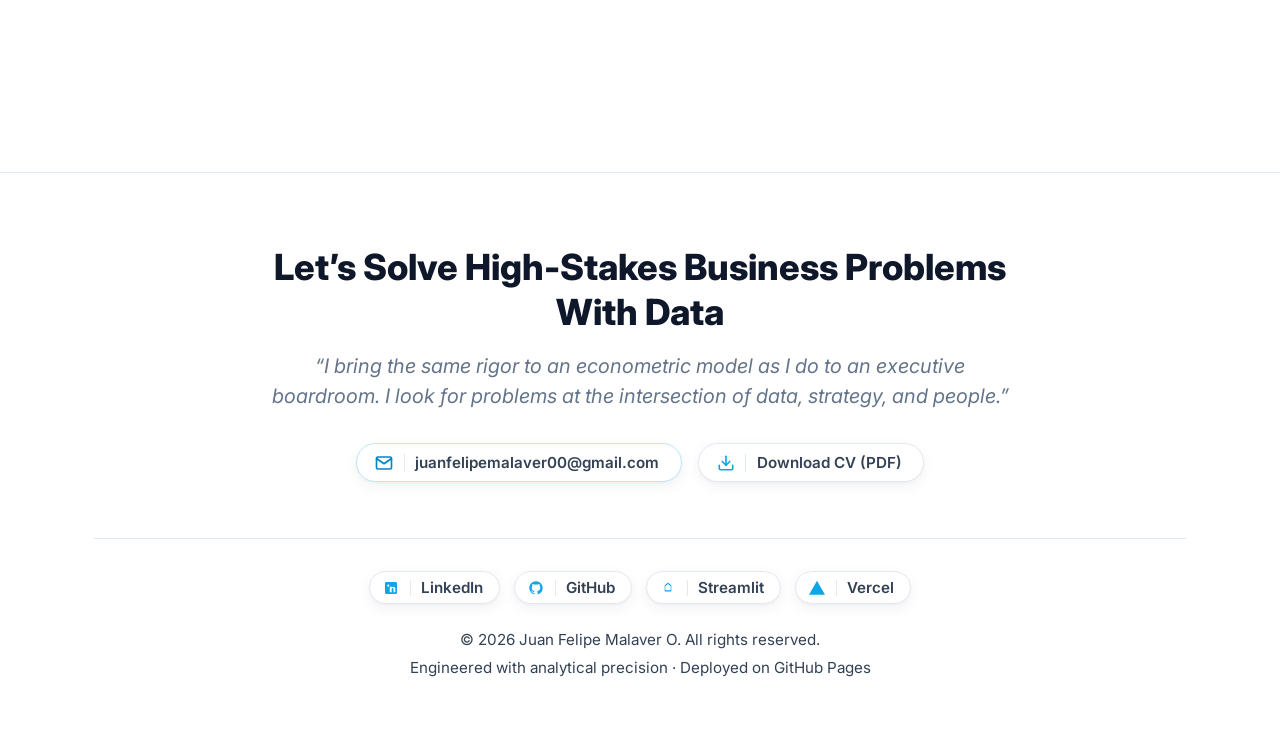
==== commit 8b175b43: "feat: incorporar 7 nuevas skills de Merchant Acquiring, Fintech y Estrategia asociadas a experiencia" ====
--- a/Landing Page/index.html
+++ b/Landing Page/index.html
@@ -453,7 +453,7 @@
 
         <!-- Category Filter Tabs: Based on Skills_Clasificadas.docx -->
         <div class="capabilities-nav fade-section" style="transition-delay:0.12s" role="tablist" aria-label="Filter capabilities by family">
-          <button class="filter-tab active" data-filter="all" role="tab" aria-selected="true">All Elements (57)</button>
+          <button class="filter-tab active" data-filter="all" role="tab" aria-selected="true">All Elements (64)</button>
           <button class="filter-tab" data-filter="prog" role="tab" aria-selected="false">
             <span class="tab-indicator cat-prog-bg"></span> Programming (4)
           </button>
@@ -470,12 +470,12 @@
             <span class="tab-indicator cat-tool-bg"></span> Stack &amp; Tools (18)
           </button>
           <button class="filter-tab" data-filter="biz" role="tab" aria-selected="false">
-            <span class="tab-indicator cat-biz-bg"></span> Consulting &amp; Business (8)
+            <span class="tab-indicator cat-biz-bg"></span> Consulting &amp; Business (15)
           </button>
         </div>
 
         <div class="periodic-layout fade-section" style="transition-delay:0.25s">
-          <!-- 3D Futuristic Modular Button Grid (57 Elements) -->
+          <!-- 3D Futuristic Modular Button Grid (64 Elements) -->
           <div class="periodic-grid" id="periodic-table" role="region" aria-label="3D Capabilities Grid">
             <button class="pt-cell cat-prog" data-id="prog-1" data-cat="prog" tabindex="0">
               <span class="pt-glare"></span>
@@ -989,6 +989,69 @@
               </div>
               <span class="pt-symbol">Ldr</span>
               <span class="pt-name">Leadership &amp; Mentorship</span>
+            </button>
+            <button class="pt-cell cat-biz" data-id="biz-9" data-cat="biz" tabindex="0">
+              <span class="pt-glare"></span>
+              <div class="pt-cell-top">
+                <span class="pt-number">58</span>
+                <span class="pt-pip"></span>
+              </div>
+              <span class="pt-symbol">Acq</span>
+              <span class="pt-name">Merchant Acquiring</span>
+            </button>
+            <button class="pt-cell cat-biz" data-id="biz-10" data-cat="biz" tabindex="0">
+              <span class="pt-glare"></span>
+              <div class="pt-cell-top">
+                <span class="pt-number">59</span>
+                <span class="pt-pip"></span>
+              </div>
+              <span class="pt-symbol">Vpd</span>
+              <span class="pt-name">Value Proposition Design</span>
+            </button>
+            <button class="pt-cell cat-biz" data-id="biz-11" data-cat="biz" tabindex="0">
+              <span class="pt-glare"></span>
+              <div class="pt-cell-top">
+                <span class="pt-number">60</span>
+                <span class="pt-pip"></span>
+              </div>
+              <span class="pt-symbol">Fts</span>
+              <span class="pt-name">Fintech Strategy</span>
+            </button>
+            <button class="pt-cell cat-biz" data-id="biz-12" data-cat="biz" tabindex="0">
+              <span class="pt-glare"></span>
+              <div class="pt-cell-top">
+                <span class="pt-number">61</span>
+                <span class="pt-pip"></span>
+              </div>
+              <span class="pt-symbol">Cpa</span>
+              <span class="pt-name">Competitive Analysis</span>
+            </button>
+            <button class="pt-cell cat-biz" data-id="biz-13" data-cat="biz" tabindex="0">
+              <span class="pt-glare"></span>
+              <div class="pt-cell-top">
+                <span class="pt-number">62</span>
+                <span class="pt-pip"></span>
+              </div>
+              <span class="pt-symbol">Bmi</span>
+              <span class="pt-name">Business Model Innovation</span>
+            </button>
+            <button class="pt-cell cat-biz" data-id="biz-14" data-cat="biz" tabindex="0">
+              <span class="pt-glare"></span>
+              <div class="pt-cell-top">
+                <span class="pt-number">63</span>
+                <span class="pt-pip"></span>
+              </div>
+              <span class="pt-symbol">Pst</span>
+              <span class="pt-name">Product Strategy</span>
+            </button>
+            <button class="pt-cell cat-biz" data-id="biz-15" data-cat="biz" tabindex="0">
+              <span class="pt-glare"></span>
+              <div class="pt-cell-top">
+                <span class="pt-number">64</span>
+                <span class="pt-pip"></span>
+              </div>
+              <span class="pt-symbol">Sti</span>
+              <span class="pt-name">Strategic Ideation</span>
             </button>
           </div>
           <!-- Dynamic Capability Inspector Card -->
